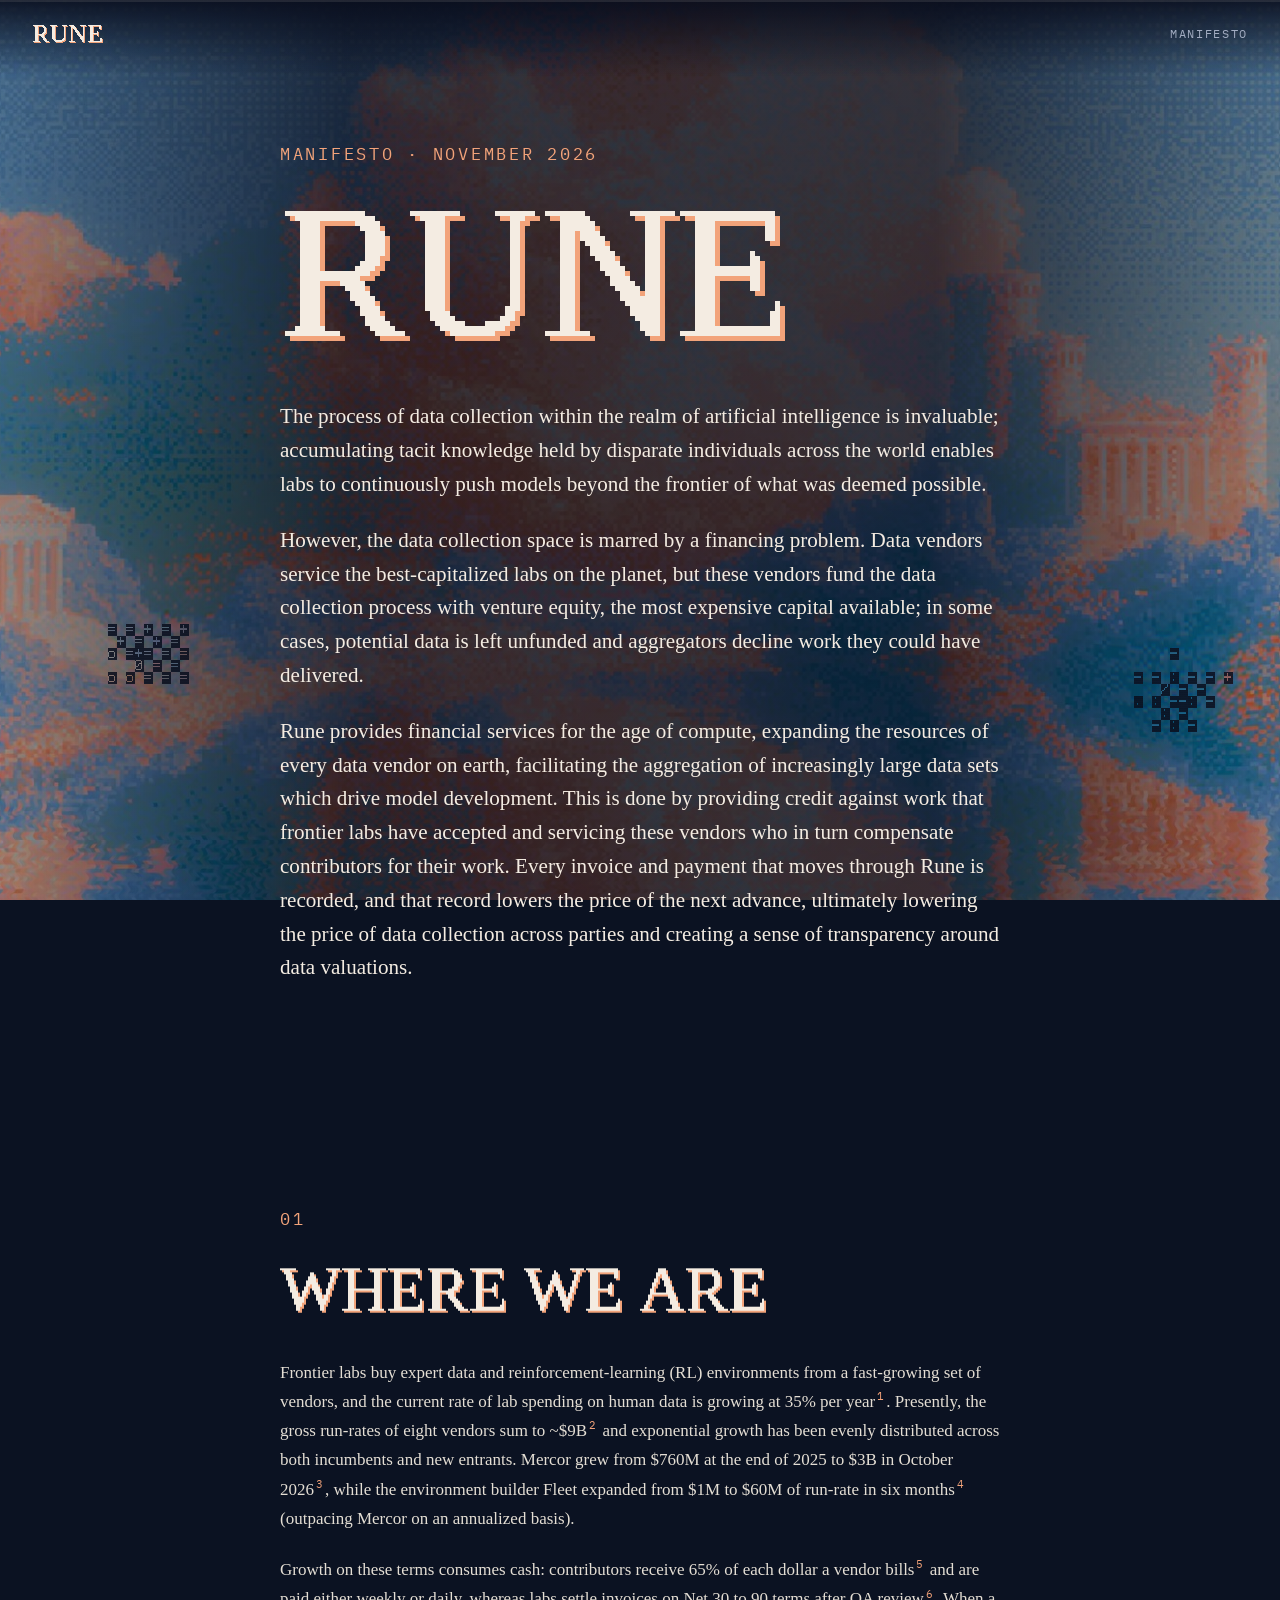
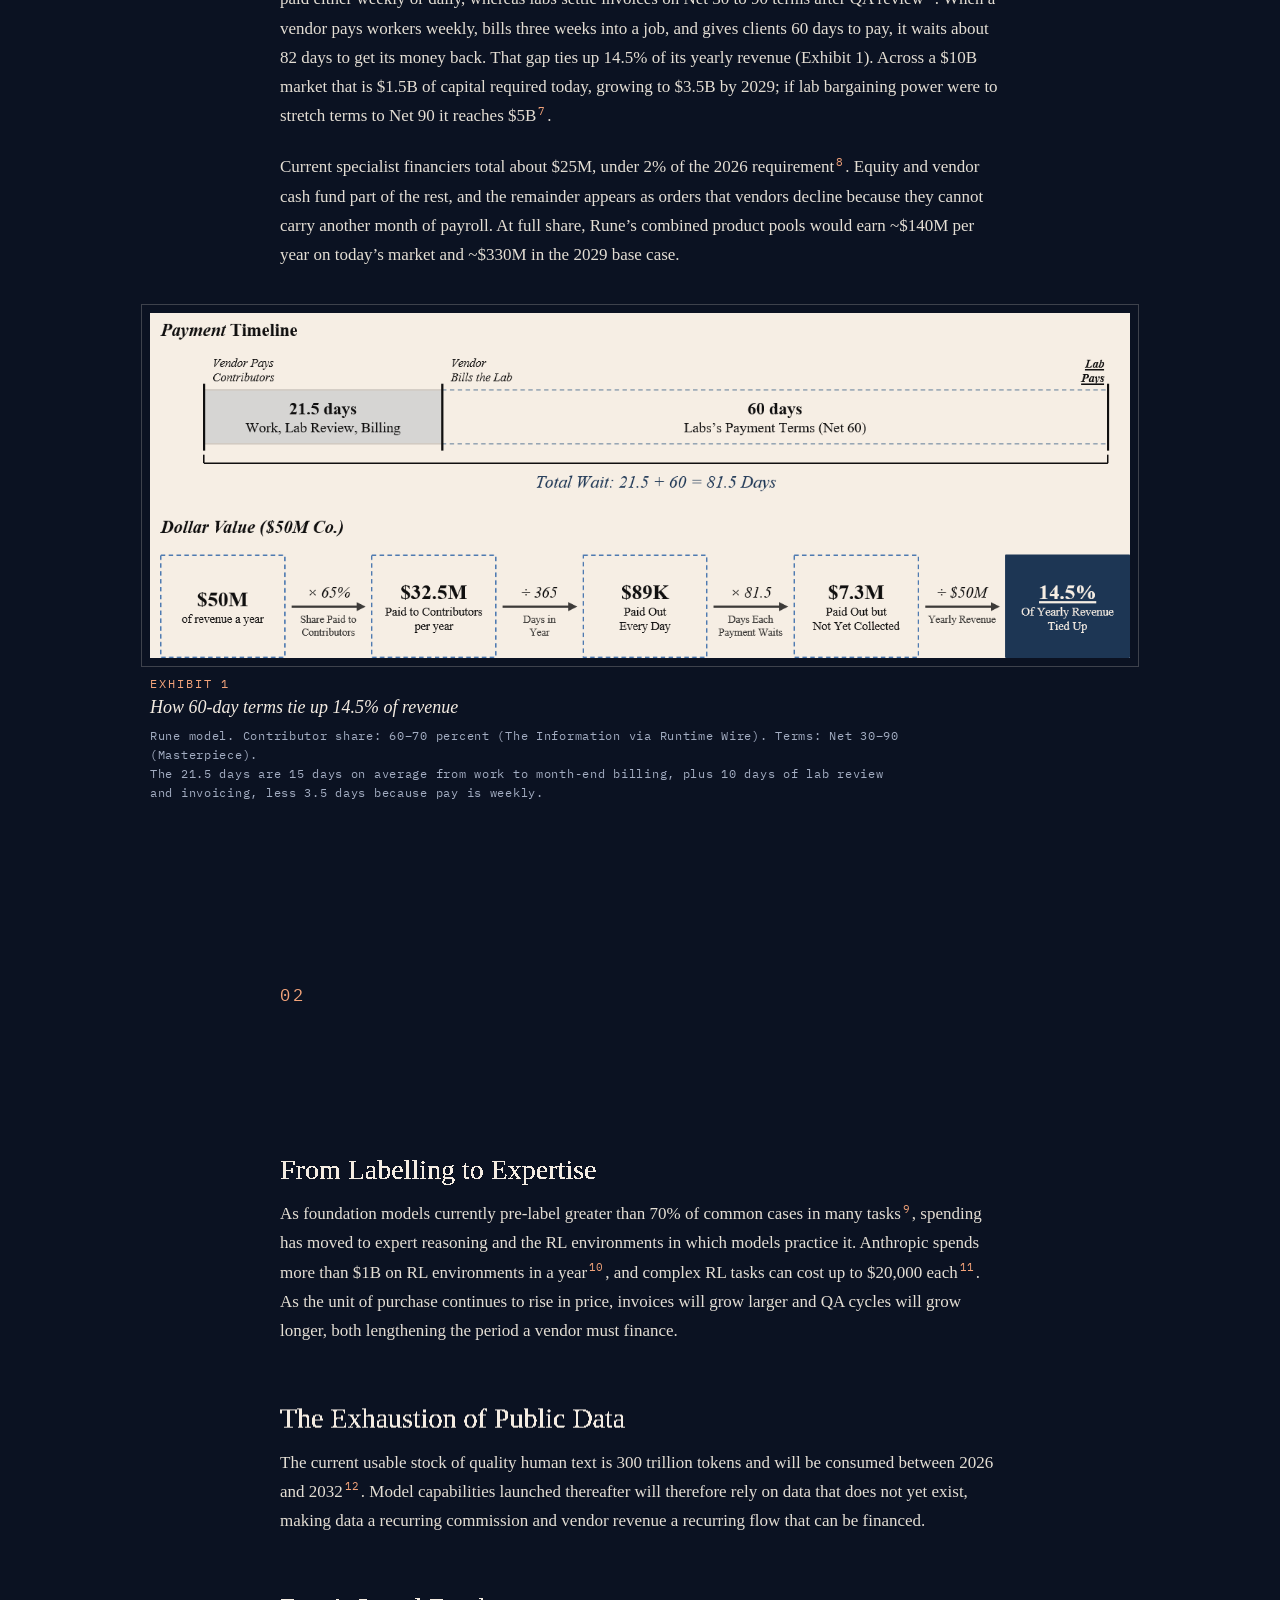
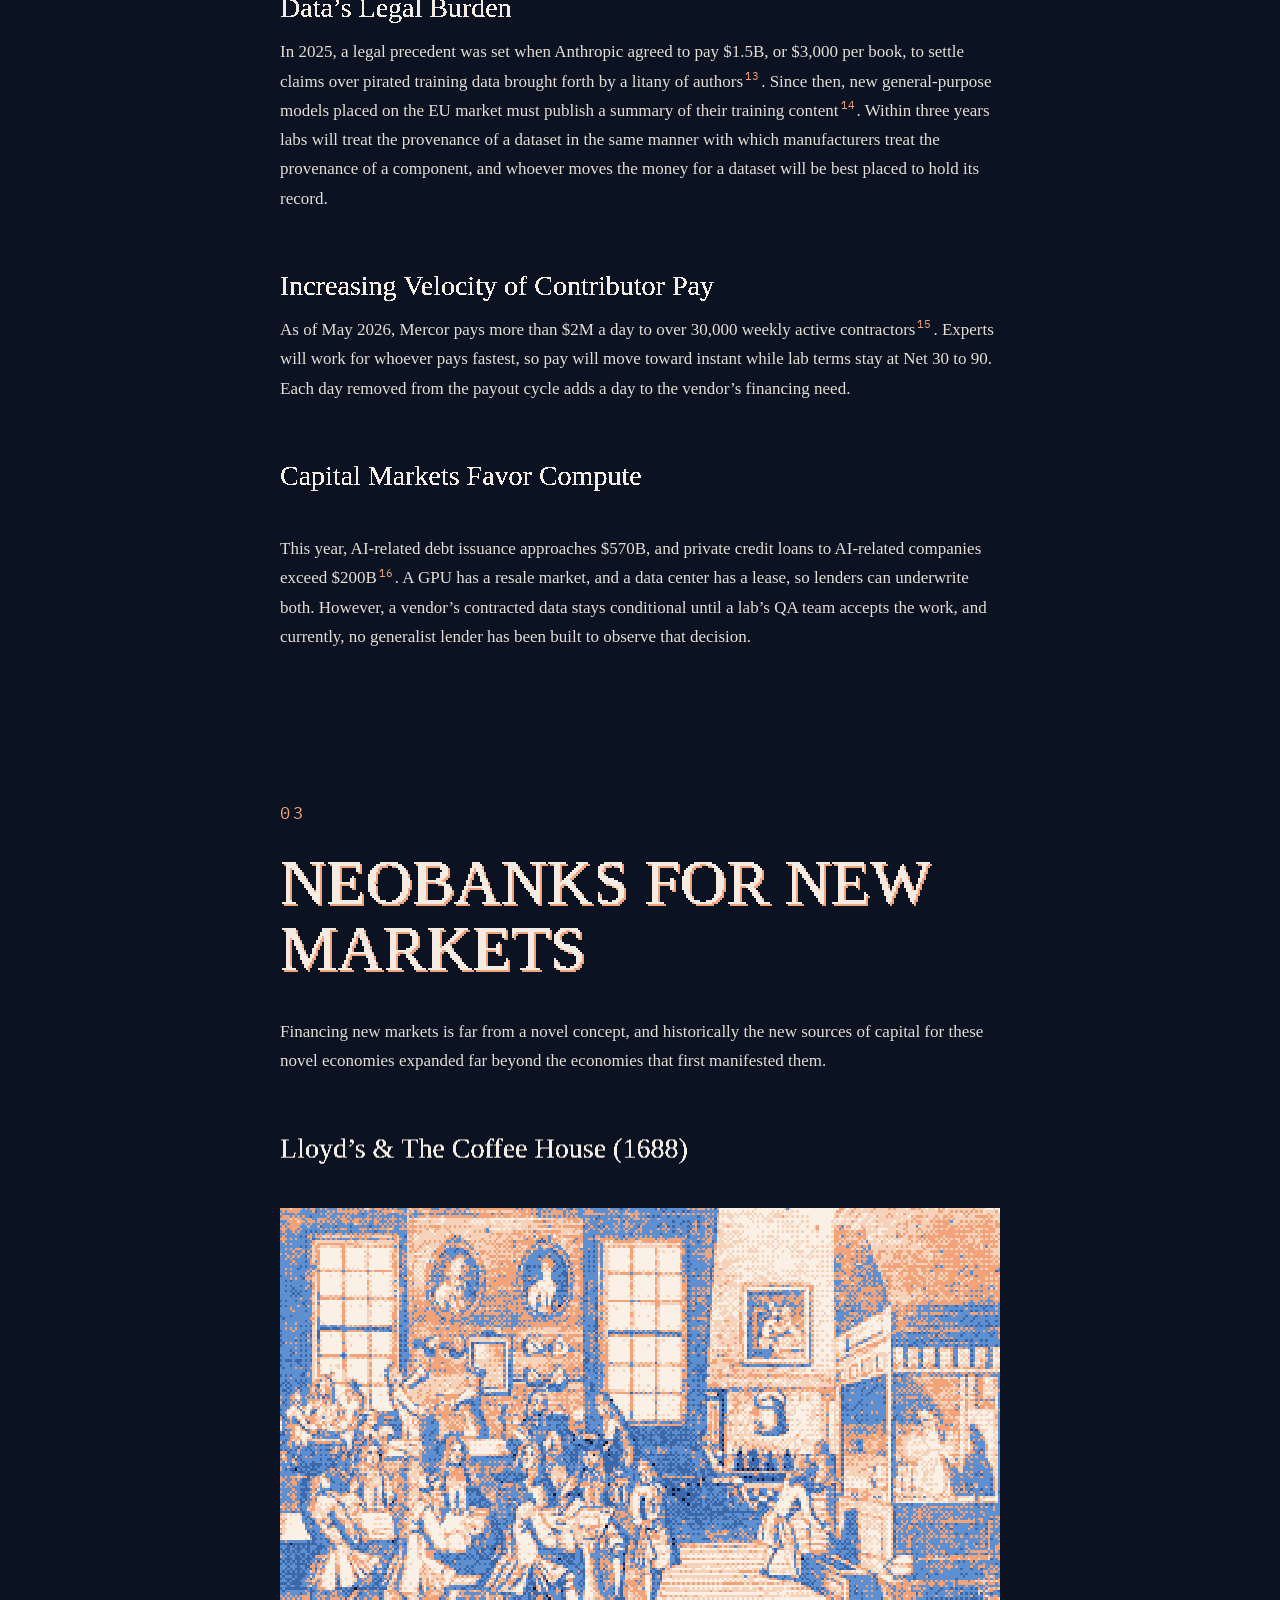
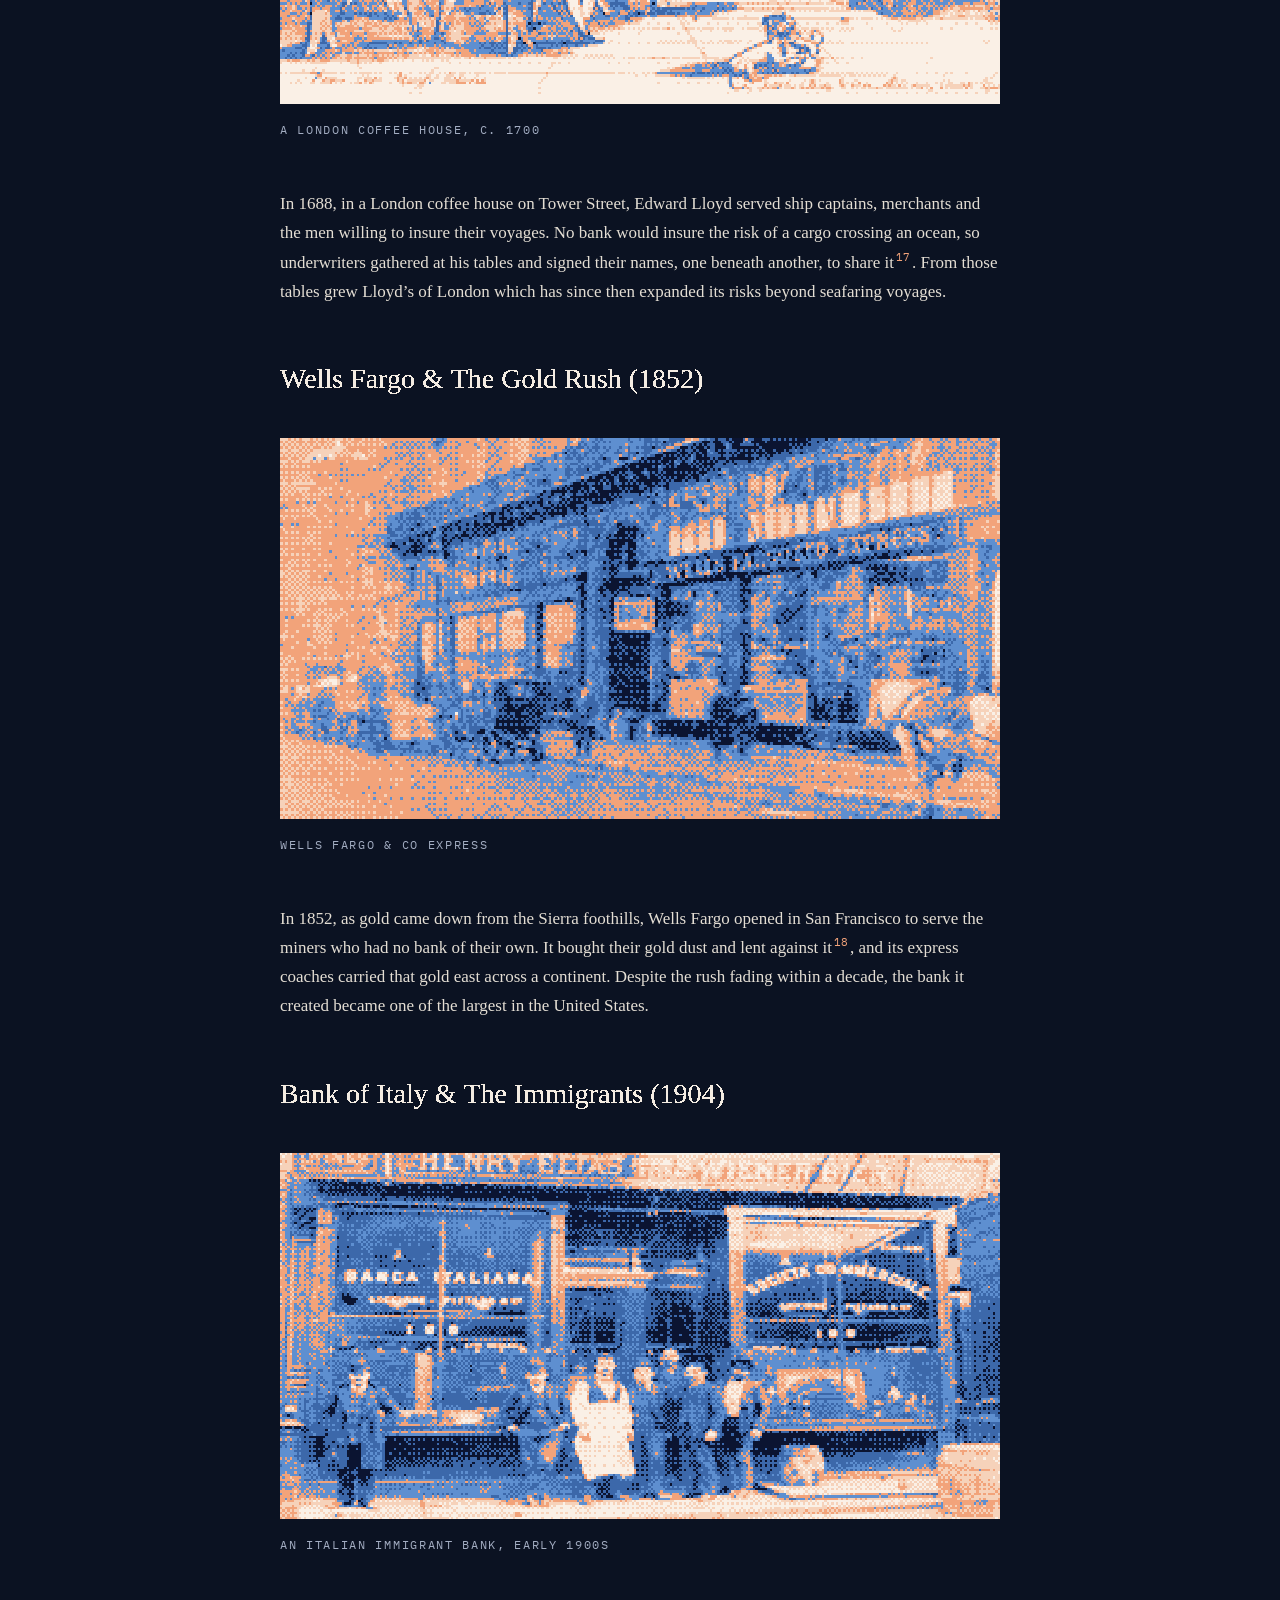
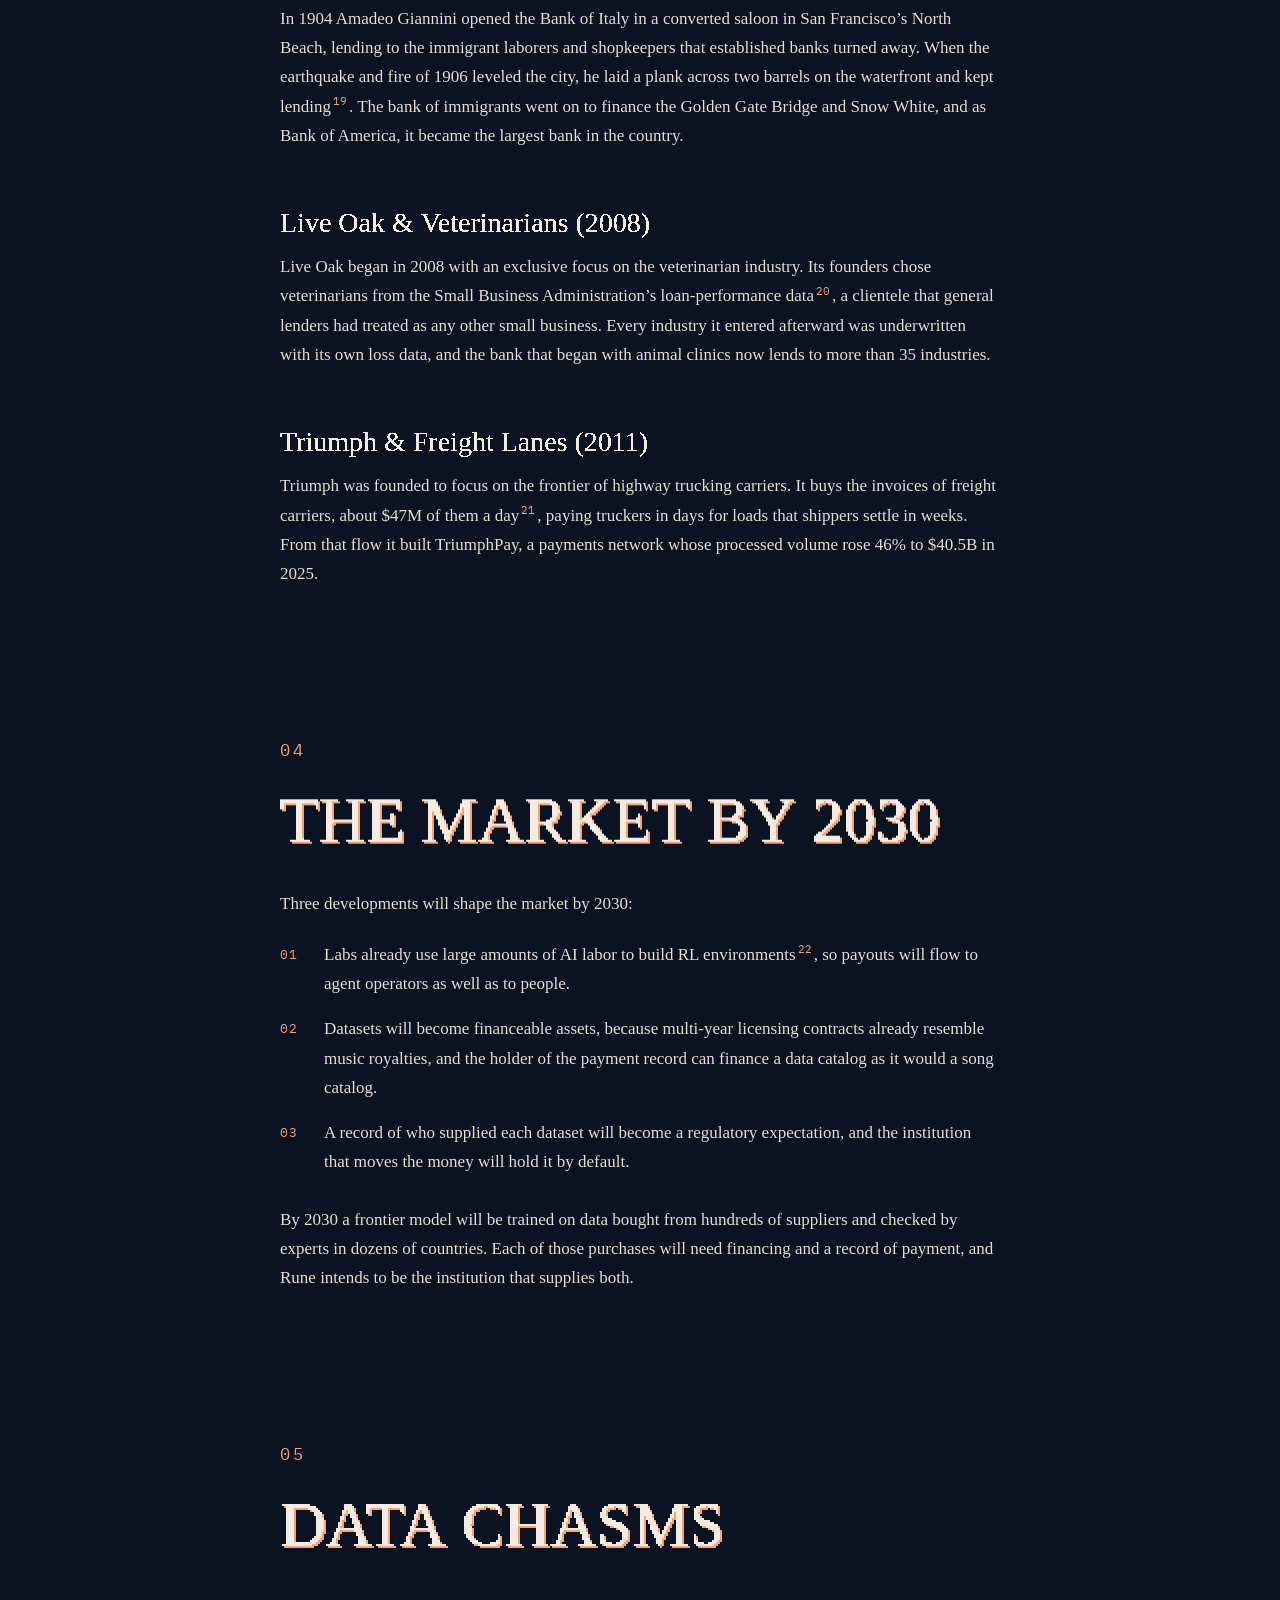
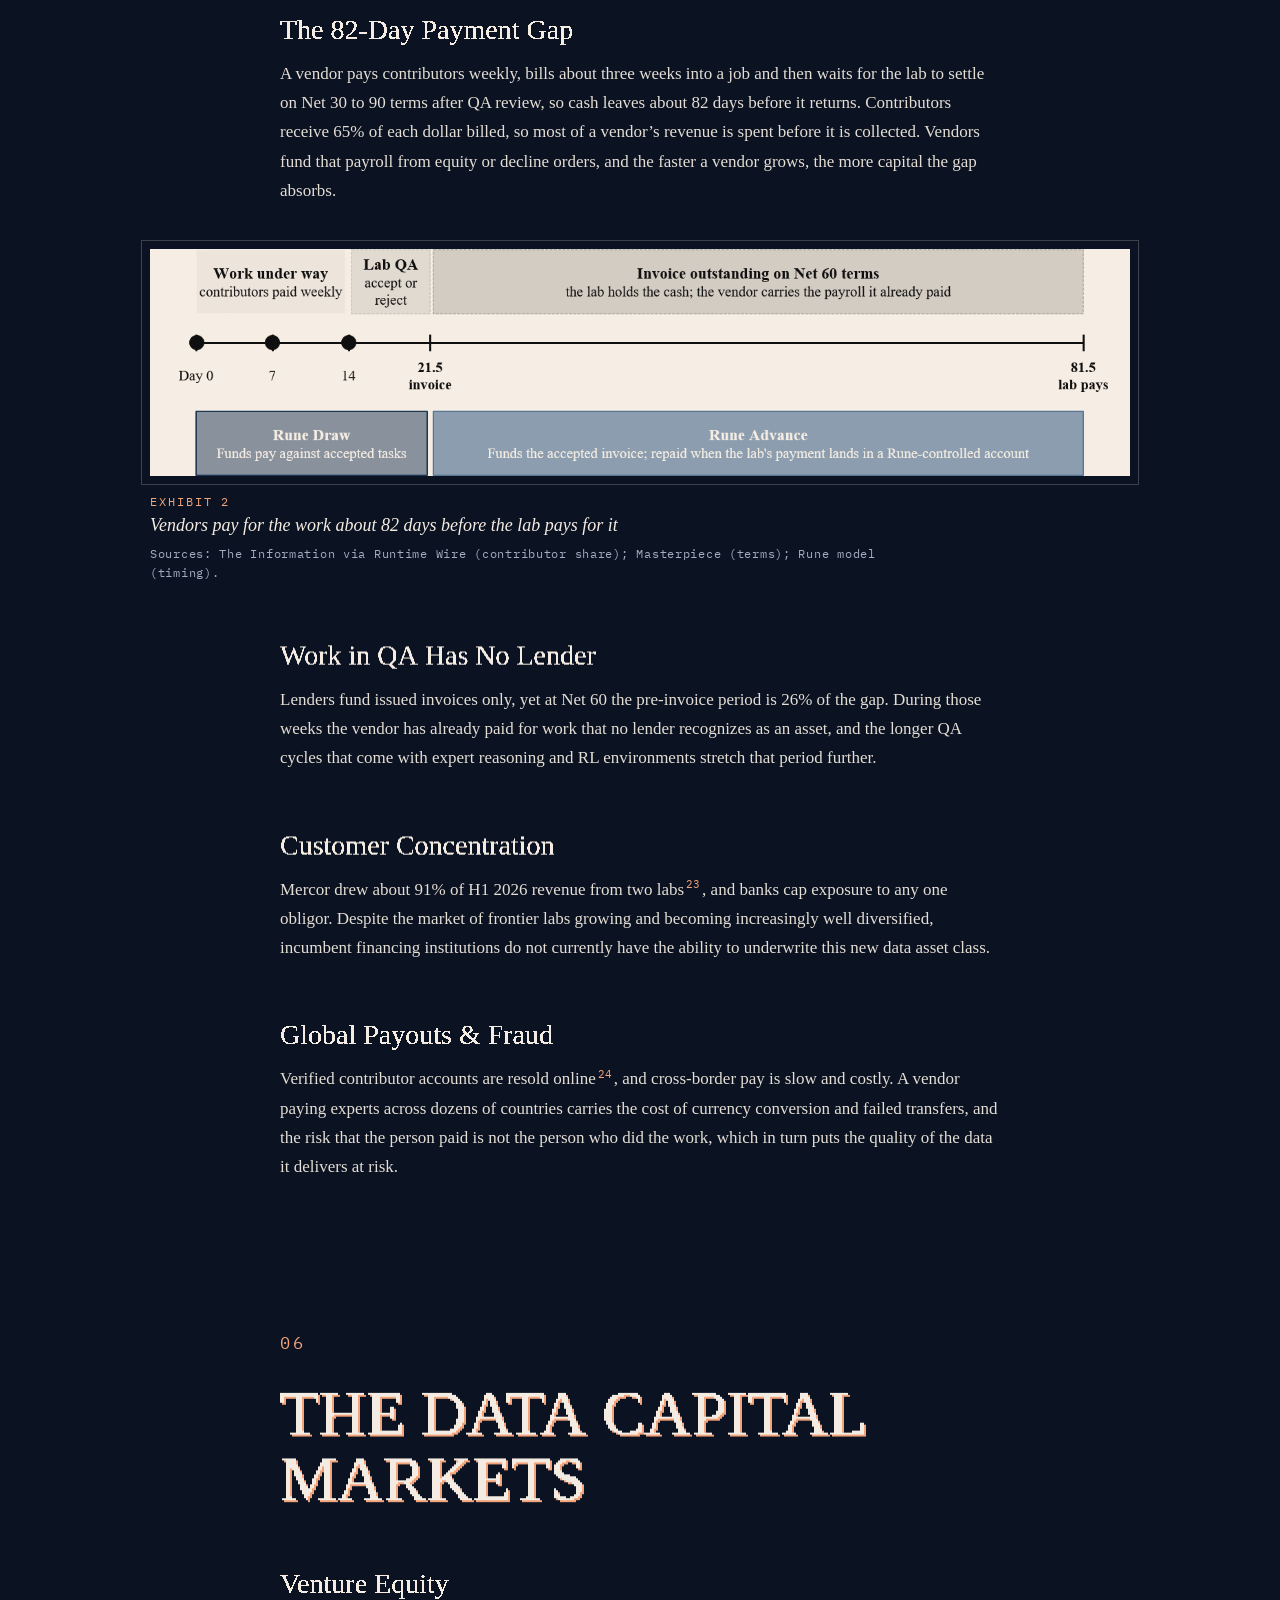
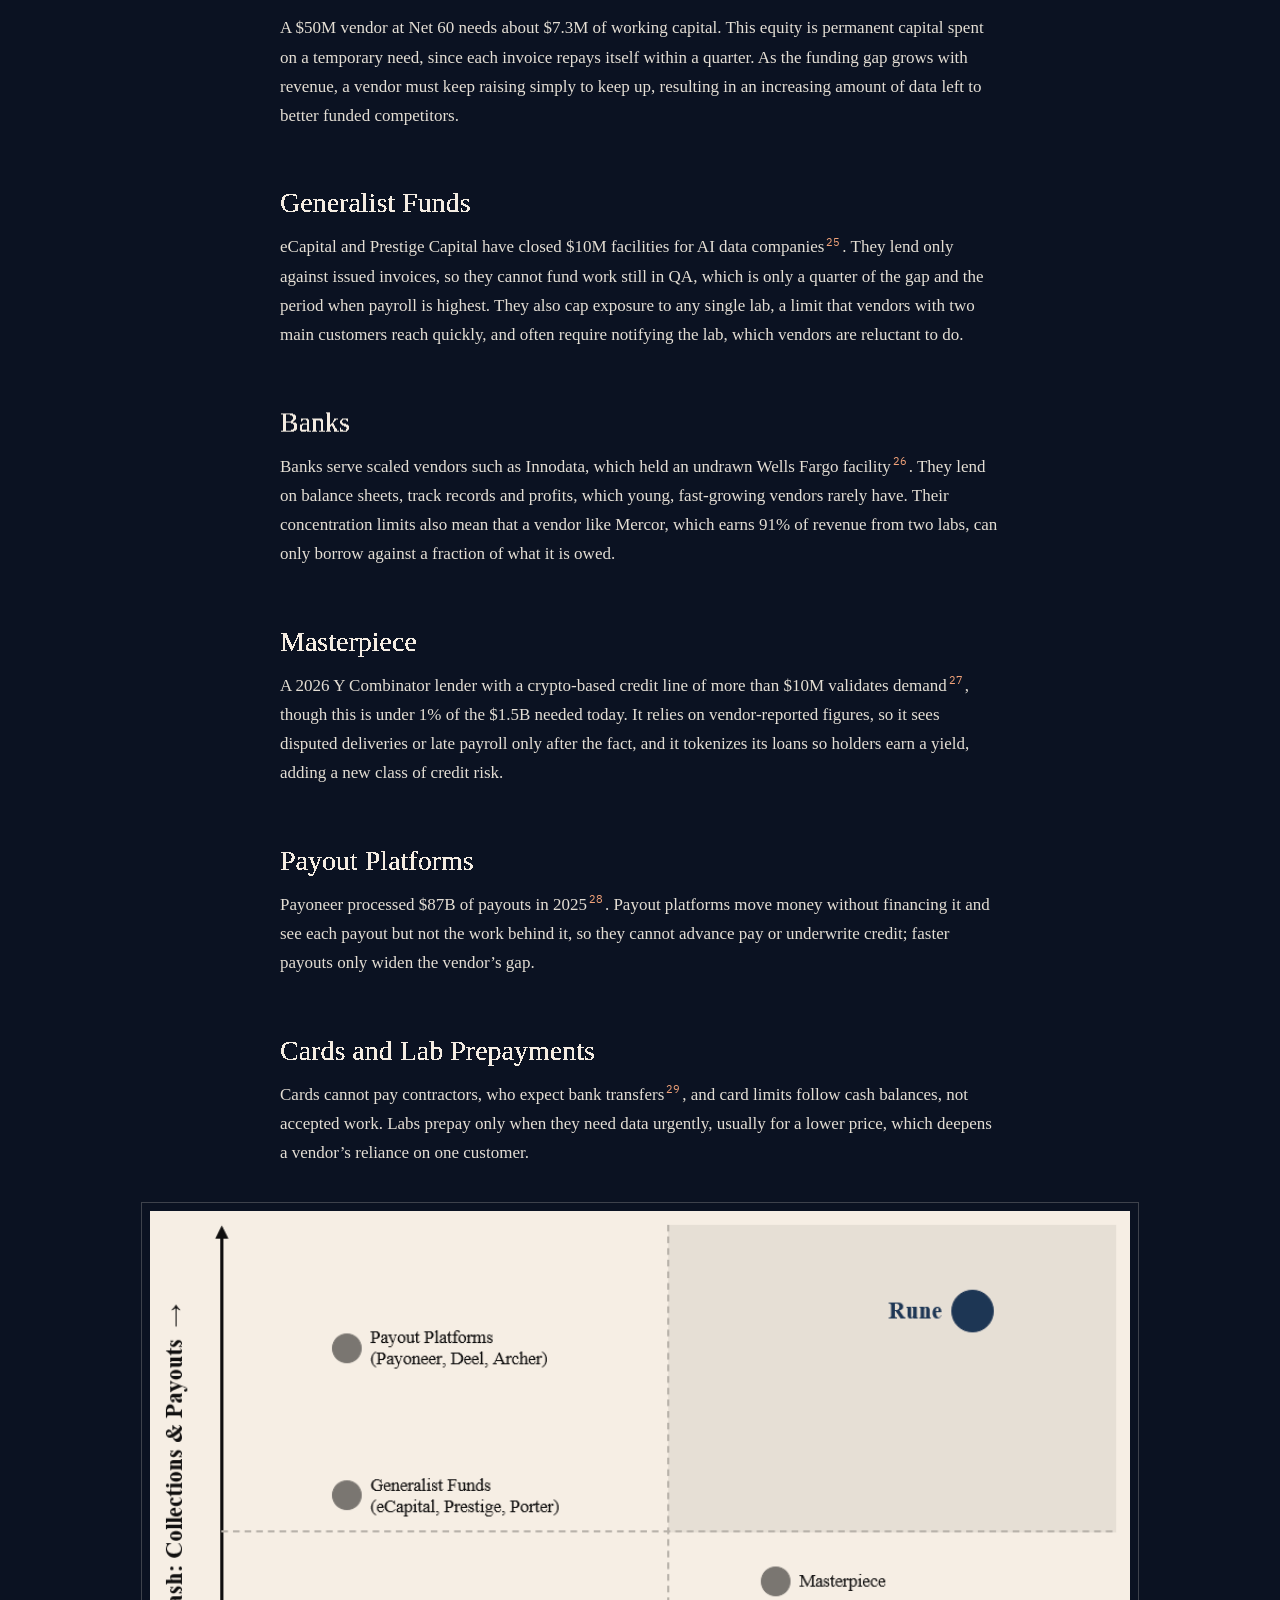
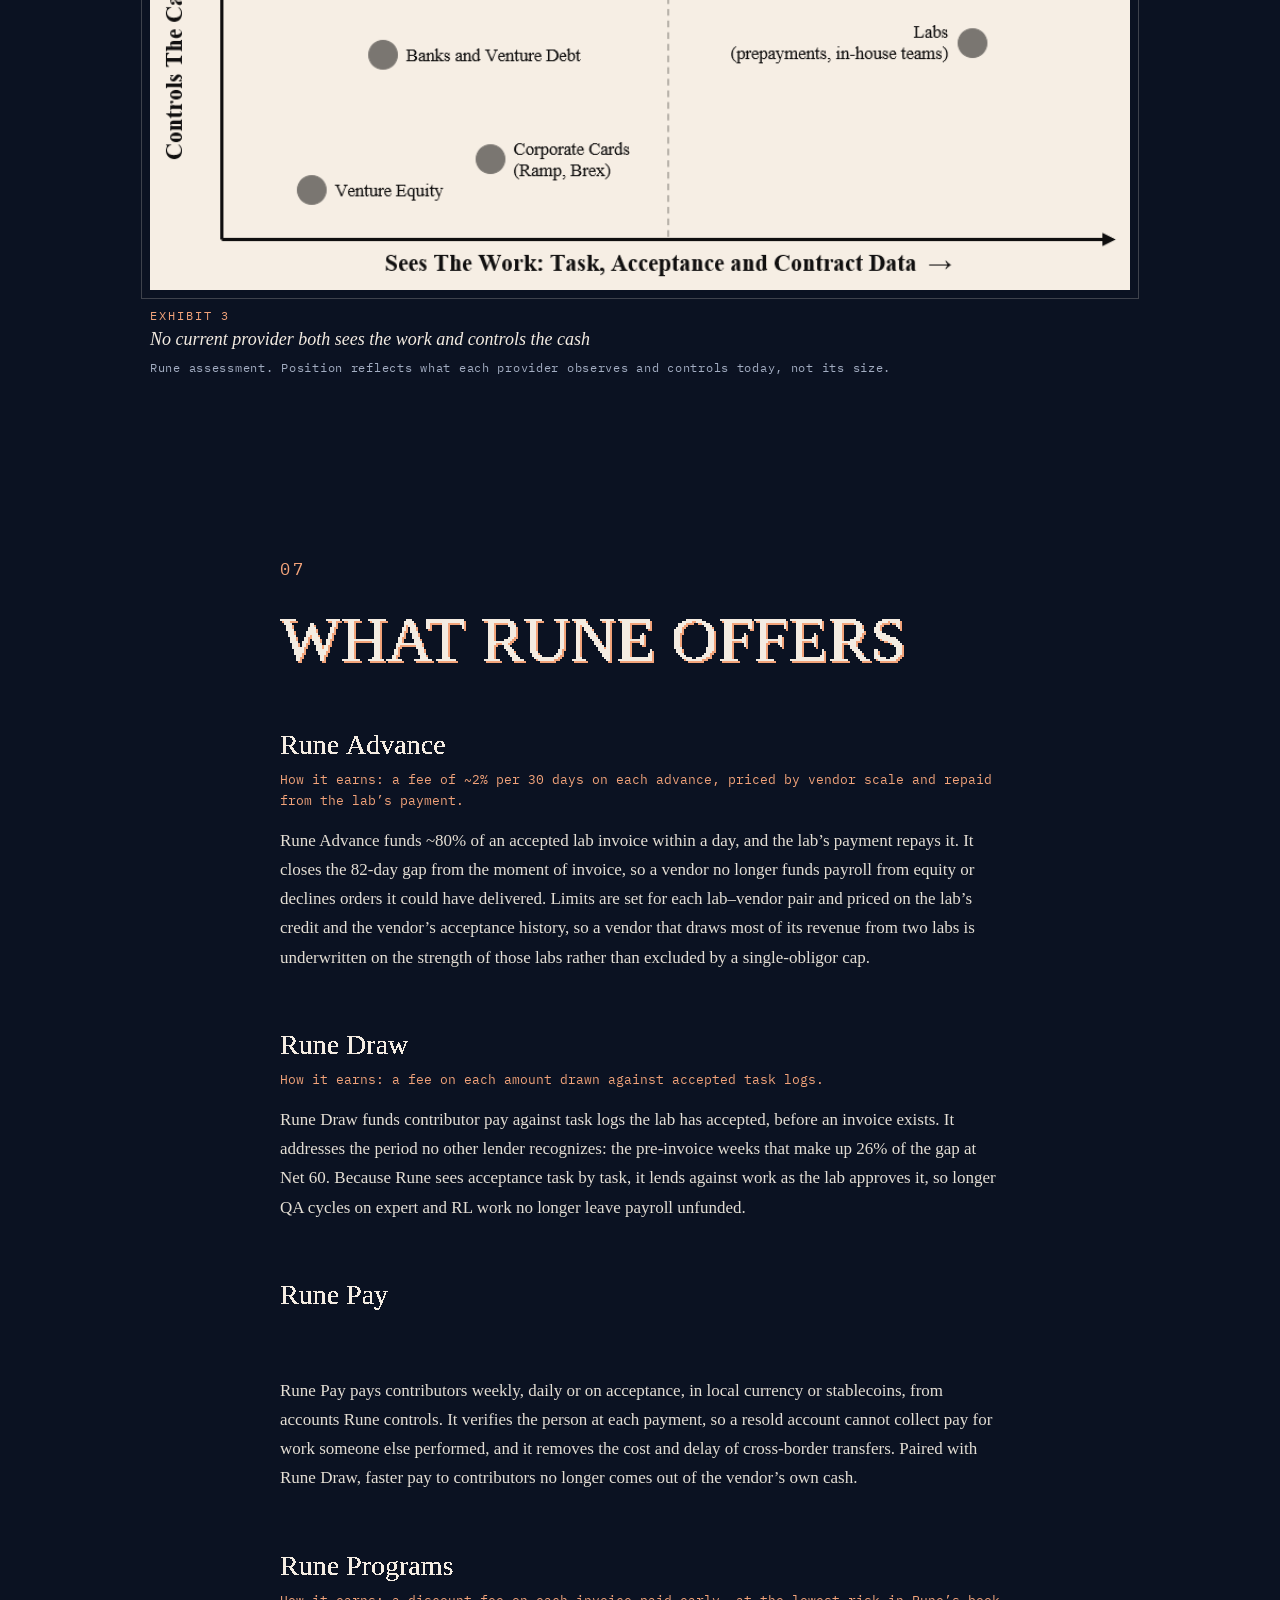
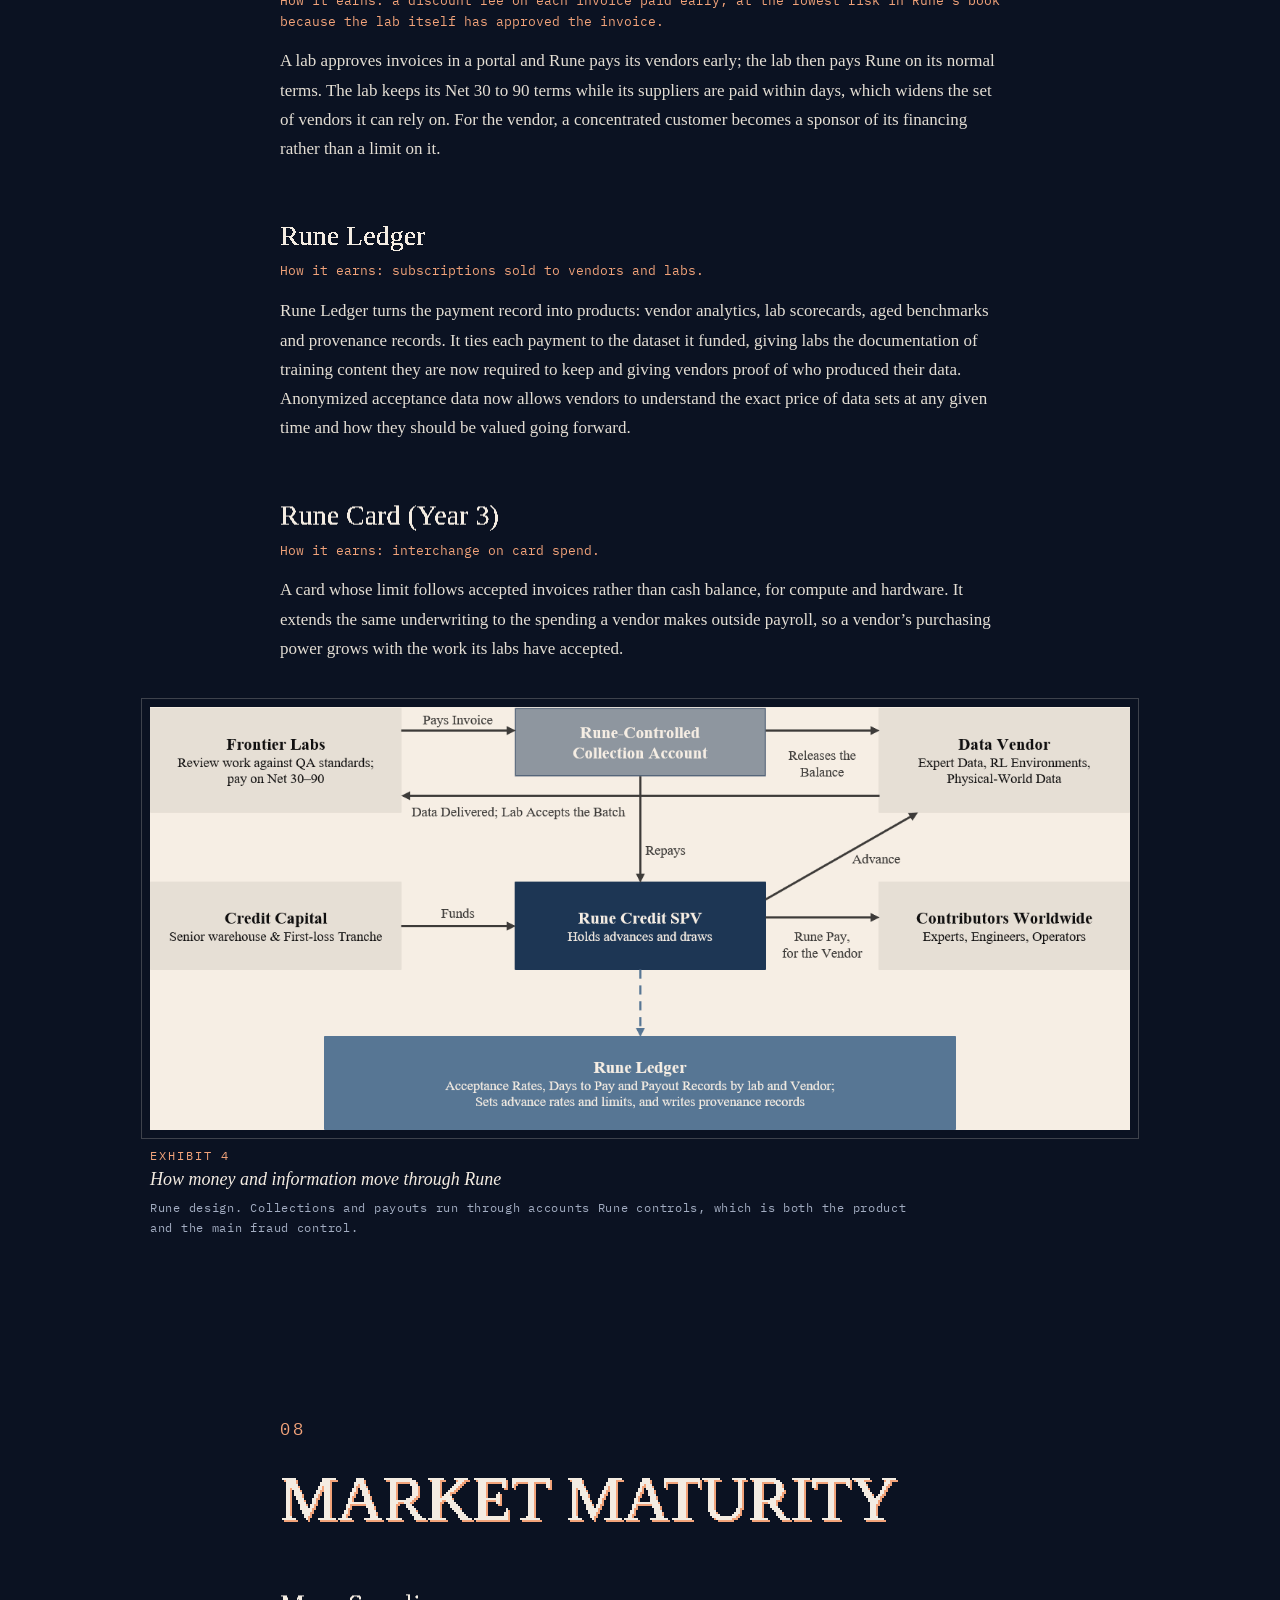
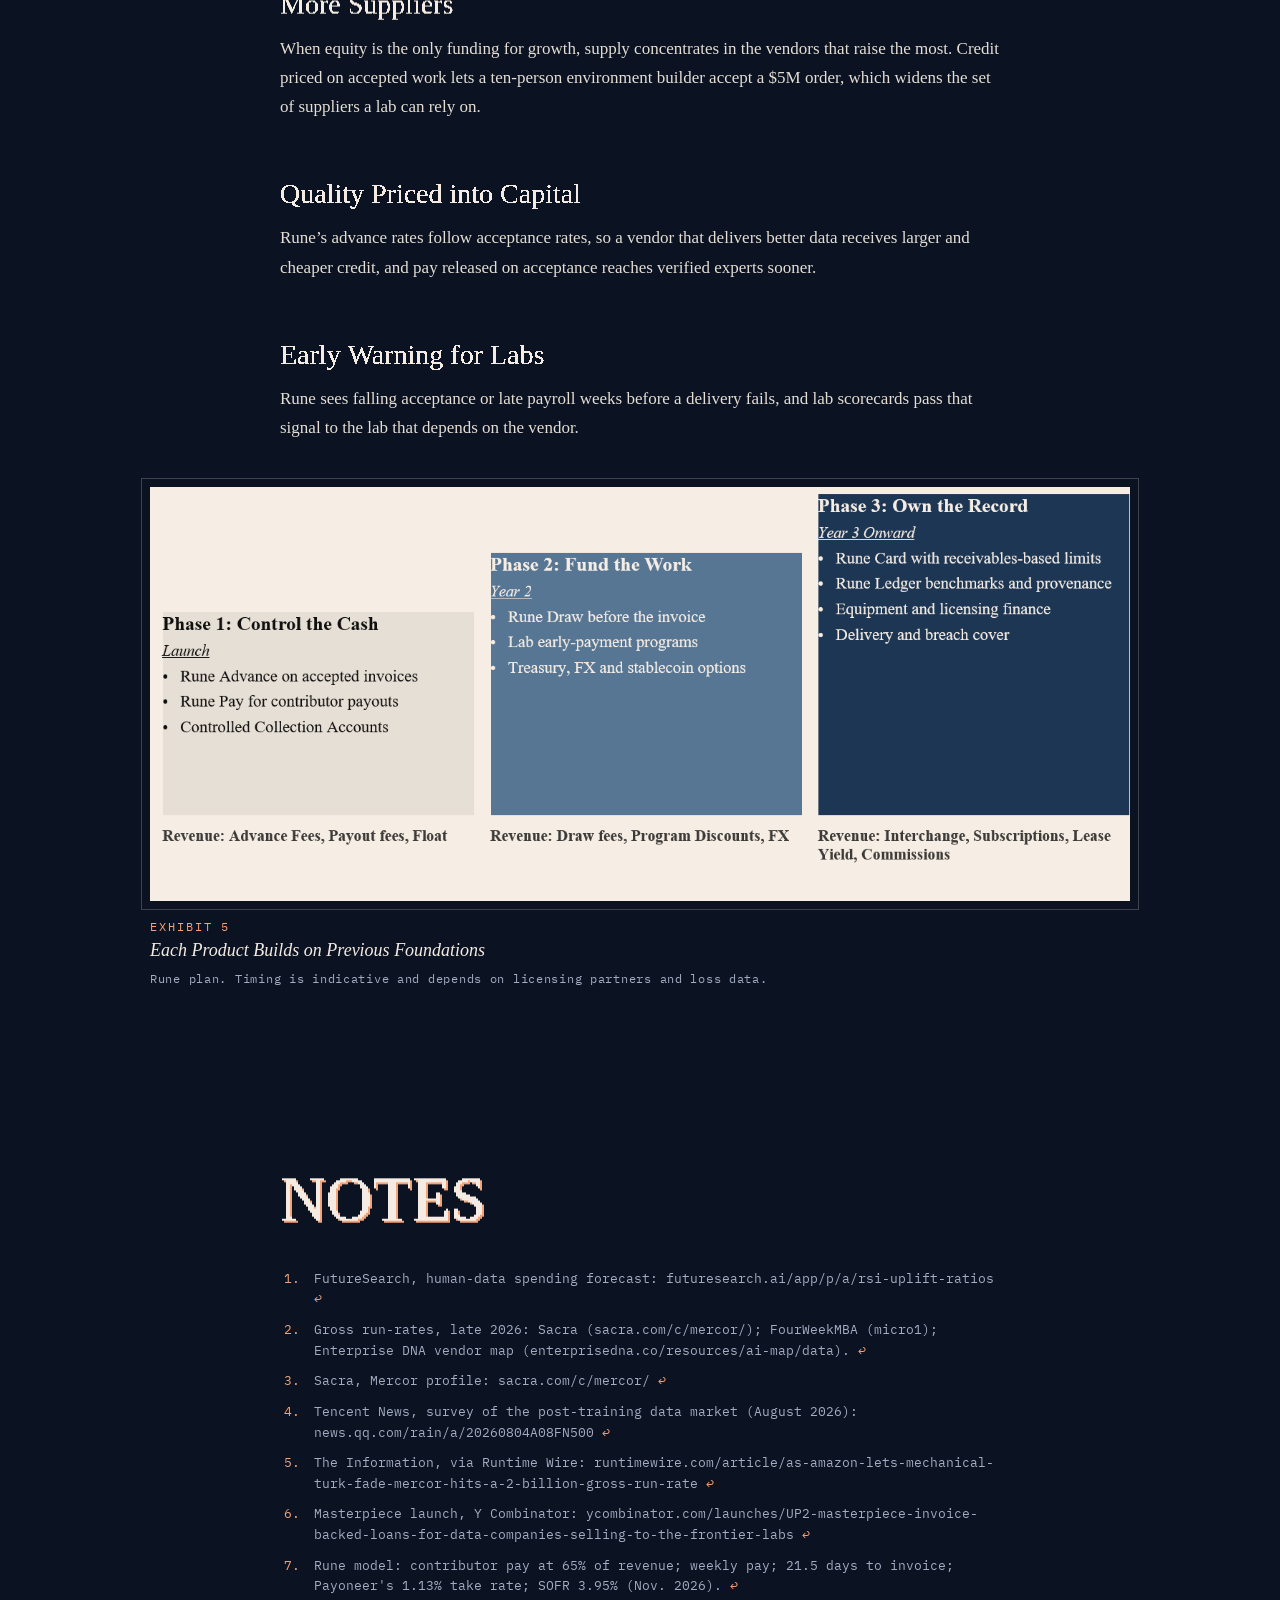
==== manifesto/index.html @ 0c8de60e "RUNE site: landing page and manifesto Landing page with the interactive dithered scene and a Manifes" ====
<!doctype html>
<html lang="en">
<head>
<meta charset="utf-8">
<meta name="viewport" content="width=device-width, initial-scale=1">
<title>Manifesto — RUNE</title>
<meta name="description" content="The RUNE manifesto. Financial Services for the Compute Age.">
<meta property="og:title" content="RUNE — Manifesto">
<meta property="og:description" content="Financial Services for the Compute Age">
<link rel="icon" href="../favicon.svg" type="image/svg+xml">
<meta name="theme-color" content="#0B1222">
<script>document.documentElement.classList.add('js');</script>
<link rel="preconnect" href="https://fonts.googleapis.com">
<link rel="preconnect" href="https://fonts.gstatic.com" crossorigin>
<link rel="stylesheet" href="https://fonts.googleapis.com/css2?family=IBM+Plex+Mono:wght@400;500&family=Tinos:ital,wght@0,400;0,700;1,400&display=swap">
<link rel="stylesheet" href="../assets/manifesto.css">
</head>
<body>
<canvas id="scene" class="scene" aria-hidden="true"></canvas>
<img id="scene-src" class="scene-src" src="../assets/rune-hero.jpg" alt="" aria-hidden="true" decoding="async">
<div class="veil" aria-hidden="true"></div>
<header class="bar">
  <span class="bar-progress" aria-hidden="true"><span id="bar-fill"></span></span>
  <a class="bar-home" href="../" aria-label="RUNE home"><span class="px bar-word" data-px="22" data-decode="off">RUNE</span></a>
  <span class="bar-label" id="bar-label" aria-hidden="true">Manifesto</span>
</header>
<main class="doc">
<section class="hero" id="top">
<p class="kicker">Manifesto &middot; November 2026</p>
<h1 class="px title" data-px="40">RUNE</h1>
<p class="lede reveal">The process of data collection within the realm of artificial intelligence is invaluable; accumulating tacit knowledge held by disparate individuals across the world enables labs to continuously push models beyond the frontier of what was deemed possible.</p>
<p class="lede reveal">However, the data collection space is marred by a financing problem. Data vendors service the best-capitalized labs on the planet, but these vendors fund the data collection process with venture equity, the most expensive capital available; in some cases, potential data is left unfunded and aggregators decline work they could have delivered.</p>
<p class="lede reveal">Rune provides financial services for the age of compute, expanding the resources of every data vendor on earth, facilitating the aggregation of increasingly large data sets which drive model development. This is done by providing credit against work that frontier labs have accepted and servicing these vendors who in turn compensate contributors for their work. Every invoice and payment that moves through Rune is recorded, and that record lowers the price of the next advance, ultimately lowering the price of data collection across parties and creating a sense of transparency around data valuations.</p>
</section>
<section class="chapter" id="where-we-are" data-label="01 &middot; Where We Are">
<p class="num" aria-hidden="true">01</p>
<h2 class="px chap" data-px="26">WHERE WE ARE</h2>
<p class="reveal">Frontier labs buy expert data and reinforcement-learning (RL) environments from a fast-growing set of vendors, and the current rate of lab spending on human data is growing at 35% per year<sup class="fn"><a href="#note-1" id="ref-1" aria-label="Note 1">1</a></sup>. Presently, the gross run-rates of eight vendors sum to ~$9B<sup class="fn"><a href="#note-2" id="ref-2" aria-label="Note 2">2</a></sup> and exponential growth has been evenly distributed across both incumbents and new entrants. Mercor grew from $760M at the end of 2025 to $3B in October 2026<sup class="fn"><a href="#note-3" id="ref-3" aria-label="Note 3">3</a></sup>, while the environment builder Fleet expanded from $1M to $60M of run-rate in six months<sup class="fn"><a href="#note-4" id="ref-4" aria-label="Note 4">4</a></sup> (outpacing Mercor on an annualized basis).</p>
<p class="reveal">Growth on these terms consumes cash: contributors receive 65% of each dollar a vendor bills<sup class="fn"><a href="#note-5" id="ref-5" aria-label="Note 5">5</a></sup> and are paid either weekly or daily, whereas labs settle invoices on Net 30 to 90 terms after QA review<sup class="fn"><a href="#note-6" id="ref-6" aria-label="Note 6">6</a></sup>. When a vendor pays workers weekly, bills three weeks into a job, and gives clients 60 days to pay, it waits about 82 days to get its money back. That gap ties up 14.5% of its yearly revenue (Exhibit 1). Across a $10B market that is $1.5B of capital required today, growing to $3.5B by 2029; if lab bargaining power were to stretch terms to Net 90 it reaches $5B<sup class="fn"><a href="#note-7" id="ref-7" aria-label="Note 7">7</a></sup>.</p>
<p class="reveal">Current specialist financiers total about $25M, under 2% of the 2026 requirement<sup class="fn"><a href="#note-8" id="ref-8" aria-label="Note 8">8</a></sup>. Equity and vendor cash fund part of the rest, and the remainder appears as orders that vendors decline because they cannot carry another month of payroll. At full share, Rune’s combined product pools would earn ~$140M per year on today’s market and ~$330M in the 2029 base case.</p>
<figure class="exhibit dither-fig"><a class="plate" href="../assets/exhibits/exhibit-1.png" target="_blank" rel="noopener" title="Open full size"><img src="../assets/exhibits/exhibit-1.png" width="1366" height="480" alt="Exhibit 1. Payment timeline: 21.5 days of work, review and billing, then 60 days of lab payment terms, an 81.5-day wait in total. Below, the arithmetic for a $50M vendor: $32.5M a year paid to contributors, $89K paid out each day, $7.3M paid out but not yet collected, or 14.5% of yearly revenue tied up." loading="lazy"></a><figcaption><span class="ex-num">Exhibit 1</span><span class="ex-title">How 60-day terms tie up 14.5% of revenue</span><span class="ex-src">Rune model. Contributor share: 60–70 percent (The Information via Runtime Wire). Terms: Net 30–90 (Masterpiece).<br/>
The 21.5 days are 15 days on average from work to month-end billing, plus 10 days of lab review and invoicing, less 3.5 days because pay is weekly.</span></figcaption></figure>
</section>
<section class="chapter" id="where-we-shall-go" data-label="02 &middot; Where We Shall Go">
<p class="num" aria-hidden="true">02</p>
<h2 class="px chap" data-px="26">WHERE WE SHALL GO</h2>
<h3 class="px sub" id="from-labelling-to-expertise" data-px="22" data-glow="none">From Labelling to Expertise</h3>
<p class="reveal">As foundation models currently pre-label greater than 70% of common cases in many tasks<sup class="fn"><a href="#note-9" id="ref-9" aria-label="Note 9">9</a></sup>, spending has moved to expert reasoning and the RL environments in which models practice it. Anthropic spends more than $1B on RL environments in a year<sup class="fn"><a href="#note-10" id="ref-10" aria-label="Note 10">10</a></sup>, and complex RL tasks can cost up to $20,000 each<sup class="fn"><a href="#note-11" id="ref-11" aria-label="Note 11">11</a></sup>. As the unit of purchase continues to rise in price, invoices will grow larger and QA cycles will grow longer, both lengthening the period a vendor must finance.</p>
<h3 class="px sub" id="the-exhaustion-of-public-data" data-px="22" data-glow="none">The Exhaustion of Public Data</h3>
<p class="reveal">The current usable stock of quality human text is 300 trillion tokens and will be consumed between 2026 and 2032<sup class="fn"><a href="#note-12" id="ref-12" aria-label="Note 12">12</a></sup>. Model capabilities launched thereafter will therefore rely on data that does not yet exist, making data a recurring commission and vendor revenue a recurring flow that can be financed.</p>
<h3 class="px sub" id="datas-legal-burden" data-px="22" data-glow="none">Data’s Legal Burden</h3>
<p class="reveal">In 2025, a legal precedent was set when Anthropic agreed to pay $1.5B, or $3,000 per book, to settle claims over pirated training data brought forth by a litany of authors<sup class="fn"><a href="#note-13" id="ref-13" aria-label="Note 13">13</a></sup>. Since then, new general-purpose models placed on the EU market must publish a summary of their training content<sup class="fn"><a href="#note-14" id="ref-14" aria-label="Note 14">14</a></sup>. Within three years labs will treat the provenance of a dataset in the same manner with which manufacturers treat the provenance of a component, and whoever moves the money for a dataset will be best placed to hold its record.</p>
<h3 class="px sub" data-px="22" data-glow="none">Increasing Velocity of Contributor Pay</h3>
<p class="reveal">As of May 2026, Mercor pays more than $2M a day to over 30,000 weekly active contractors<sup class="fn"><a href="#note-15" id="ref-15" aria-label="Note 15">15</a></sup>. Experts will work for whoever pays fastest, so pay will move toward instant while lab terms stay at Net 30 to 90. Each day removed from the payout cycle adds a day to the vendor’s financing need.</p>
<h3 class="px sub" id="capital-markets-favor-compute-this-year-ai-related-debt-issuance-approaches-570b-and-private-credit-loans-to-ai-related-companies-exceeds-200b.-a-gpu-has-a-resale-market-and-a-data-center-has-a-lease-so-lenders-can-underwrite-both.-however-a-vendors-contracted-data-stays-conditional-until-a-labs-qa-team-accepts-the-work-and-currently-no-generalist-lender-has-been-built-to-observe-that-decision." data-px="22" data-glow="none">Capital Markets Favor Compute</h3>
<p class="reveal"><br/>
This year, AI-related debt issuance approaches $570B, and private credit loans to AI-related companies exceed $200B<sup class="fn"><a href="#note-16" id="ref-16" aria-label="Note 16">16</a></sup>. A GPU has a resale market, and a data center has a lease, so lenders can underwrite both. However, a vendor’s contracted data stays conditional until a lab’s QA team accepts the work, and currently, no generalist lender has been built to observe that decision.</p>
</section>
<section class="chapter" id="neobanks-for-new-markets" data-label="03 &middot; Neobanks For New Markets">
<p class="num" aria-hidden="true">03</p>
<h2 class="px chap" data-px="26">NEOBANKS FOR NEW MARKETS</h2>
<p class="reveal">Financing new markets is far from a novel concept, and historically the new sources of capital for these novel economies expanded far beyond the economies that first manifested them.</p>
<h3 class="px sub" id="lloyds-the-coffee-house-1688" data-px="22" data-glow="none">Lloyd’s & The Coffee House (1688)</h3>
<figure class="history dither-fig"><div class="plate"><img src="../assets/history/lloyds-1688.png" width="580" height="400" alt="Engraving of a London coffee house of the period, with merchants and underwriters seated at tables" loading="lazy"></div><figcaption>A London coffee house, c. 1700</figcaption></figure>
<p class="reveal">In 1688, in a London coffee house on Tower Street, Edward Lloyd served ship captains, merchants and the men willing to insure their voyages. No bank would insure the risk of a cargo crossing an ocean, so underwriters gathered at his tables and signed their names, one beneath another, to share it<sup class="fn"><a href="#note-17" id="ref-17" aria-label="Note 17">17</a></sup>. From those tables grew Lloyd’s of London which has since then expanded its risks beyond seafaring voyages.</p>
<h3 class="px sub" id="wells-fargo-the-gold-rush-1852" data-px="22" data-glow="none">Wells Fargo & The Gold Rush (1852)</h3>
<figure class="history dither-fig"><div class="plate"><img src="../assets/history/wells-fargo-1852.png" width="526" height="278" alt="Street scene outside a Wells Fargo &amp; Co Express office, with cars and horse-drawn wagons" loading="lazy"></div><figcaption>Wells Fargo &amp; Co Express</figcaption></figure>
<p class="reveal">In 1852, as gold came down from the Sierra foothills, Wells Fargo opened in San Francisco to serve the miners who had no bank of their own. It bought their gold dust and lent against it<sup class="fn"><a href="#note-18" id="ref-18" aria-label="Note 18">18</a></sup>, and its express coaches carried that gold east across a continent. Despite the rush fading within a decade, the bank it created became one of the largest in the United States.</p>
<h3 class="px sub" id="bank-of-italy-the-immigrants-1904" data-px="22" data-glow="none">Bank of Italy & The Immigrants (1904)</h3>
<figure class="history dither-fig"><div class="plate"><img src="../assets/history/bank-of-italy-1904.png" width="606" height="308" alt="Men standing outside an Italian bank storefront in the early 1900s" loading="lazy"></div><figcaption>An Italian immigrant bank, early 1900s</figcaption></figure>
<p class="reveal">In 1904 Amadeo Giannini opened the Bank of Italy in a converted saloon in San Francisco’s North Beach, lending to the immigrant laborers and shopkeepers that established banks turned away. When the earthquake and fire of 1906 leveled the city, he laid a plank across two barrels on the waterfront and kept lending<sup class="fn"><a href="#note-19" id="ref-19" aria-label="Note 19">19</a></sup>. The bank of immigrants went on to finance the Golden Gate Bridge and Snow White, and as Bank of America, it became the largest bank in the country.</p>
<h3 class="px sub" id="live-oak-veterinarians-2008" data-px="22" data-glow="none">Live Oak & Veterinarians (2008)</h3>
<p class="reveal">Live Oak began in 2008 with an exclusive focus on the veterinarian industry. Its founders chose veterinarians from the Small Business Administration’s loan-performance data<sup class="fn"><a href="#note-20" id="ref-20" aria-label="Note 20">20</a></sup>, a clientele that general lenders had treated as any other small business. Every industry it entered afterward was underwritten with its own loss data, and the bank that began with animal clinics now lends to more than 35 industries.</p>
<h3 class="px sub" id="triumph-freight-lanes-2011" data-px="22" data-glow="none">Triumph & Freight Lanes (2011)</h3>
<p class="reveal">Triumph was founded to focus on the frontier of highway trucking carriers. It buys the invoices of freight carriers, about $47M of them a day<sup class="fn"><a href="#note-21" id="ref-21" aria-label="Note 21">21</a></sup>, paying truckers in days for loads that shippers settle in weeks. From that flow it built TriumphPay, a payments network whose processed volume rose 46% to $40.5B in 2025.</p>
</section>
<section class="chapter" id="the-market-by-2030" data-label="04 &middot; The Market By 2030">
<p class="num" aria-hidden="true">04</p>
<h2 class="px chap" data-px="26">THE MARKET BY 2030</h2>
<p class="reveal">Three developments will shape the market by 2030:</p>
<ol class="points"><li class="reveal">Labs already use large amounts of AI labor to build RL environments<sup class="fn"><a href="#note-22" id="ref-22" aria-label="Note 22">22</a></sup>, so payouts will flow to agent operators as well as to people.</li><li class="reveal">Datasets will become financeable assets, because multi-year licensing contracts already resemble music royalties, and the holder of the payment record can finance a data catalog as it would a song catalog.</li><li class="reveal">A record of who supplied each dataset will become a regulatory expectation, and the institution that moves the money will hold it by default.</li></ol>
<p class="reveal">By 2030 a frontier model will be trained on data bought from hundreds of suppliers and checked by experts in dozens of countries. Each of those purchases will need financing and a record of payment, and Rune intends to be the institution that supplies both.</p>
</section>
<section class="chapter" id="data-chasms" data-label="05 &middot; Data Chasms">
<p class="num" aria-hidden="true">05</p>
<h2 class="px chap" data-px="26">DATA CHASMS</h2>
<h3 class="px sub" id="the-82-day-payment-gap" data-px="22" data-glow="none">The 82-Day Payment Gap</h3>
<p class="reveal">A vendor pays contributors weekly, bills about three weeks into a job and then waits for the lab to settle on Net 30 to 90 terms after QA review, so cash leaves about 82 days before it returns. Contributors receive 65% of each dollar billed, so most of a vendor’s revenue is spent before it is collected. Vendors fund that payroll from equity or decline orders, and the faster a vendor grows, the more capital the gap absorbs.</p>
<figure class="exhibit dither-fig"><a class="plate" href="../assets/exhibits/exhibit-2.png" target="_blank" rel="noopener" title="Open full size"><img src="../assets/exhibits/exhibit-2.png" width="1425" height="330" alt="Exhibit 2. Timeline from day 0 to day 81.5. Contributors are paid weekly while work is under way, the lab reviews the work, the invoice goes out on day 21.5 and the lab pays on day 81.5. Rune Draw funds pay against accepted tasks before the invoice; Rune Advance funds the accepted invoice and is repaid when the lab pays into a Rune-controlled account." loading="lazy"></a><figcaption><span class="ex-num">Exhibit 2</span><span class="ex-title">Vendors pay for the work about 82 days before the lab pays for it</span><span class="ex-src">Sources: The Information via Runtime Wire (contributor share); Masterpiece (terms); Rune model (timing).</span></figcaption></figure>
<h3 class="px sub" id="work-in-qa-has-no-lender" data-px="22" data-glow="none">Work in QA Has No Lender</h3>
<p class="reveal">Lenders fund issued invoices only, yet at Net 60 the pre-invoice period is 26% of the gap. During those weeks the vendor has already paid for work that no lender recognizes as an asset, and the longer QA cycles that come with expert reasoning and RL environments stretch that period further.</p>
<h3 class="px sub" id="customer-concentration" data-px="22" data-glow="none">Customer Concentration</h3>
<p class="reveal">Mercor drew about 91% of H1 2026 revenue from two labs<sup class="fn"><a href="#note-23" id="ref-23" aria-label="Note 23">23</a></sup>, and banks cap exposure to any one obligor. Despite the market of frontier labs growing and becoming increasingly well diversified, incumbent financing institutions do not currently have the ability to underwrite this new data asset class.</p>
<h3 class="px sub" id="global-payouts-fraud" data-px="22" data-glow="none">Global Payouts & Fraud</h3>
<p class="reveal">Verified contributor accounts are resold online<sup class="fn"><a href="#note-24" id="ref-24" aria-label="Note 24">24</a></sup>, and cross-border pay is slow and costly. A vendor paying experts across dozens of countries carries the cost of currency conversion and failed transfers, and the risk that the person paid is not the person who did the work, which in turn puts the quality of the data it delivers at risk.</p>
</section>
<section class="chapter" id="the-data-capital-markets" data-label="06 &middot; The Data Capital Markets">
<p class="num" aria-hidden="true">06</p>
<h2 class="px chap" data-px="26">THE DATA CAPITAL MARKETS</h2>
<h3 class="px sub" id="venture-equity" data-px="22" data-glow="none">Venture Equity</h3>
<p class="reveal">A $50M vendor at Net 60 needs about $7.3M of working capital. This equity is permanent capital spent on a temporary need, since each invoice repays itself within a quarter. As the funding gap grows with revenue, a vendor must keep raising simply to keep up, resulting in an increasing amount of data left to better funded competitors.</p>
<h3 class="px sub" id="generalist-funds" data-px="22" data-glow="none">Generalist Funds</h3>
<p class="reveal">eCapital and Prestige Capital have closed $10M facilities for AI data companies<sup class="fn"><a href="#note-25" id="ref-25" aria-label="Note 25">25</a></sup>. They lend only against issued invoices, so they cannot fund work still in QA, which is only a quarter of the gap and the period when payroll is highest. They also cap exposure to any single lab, a limit that vendors with two main customers reach quickly, and often require notifying the lab, which vendors are reluctant to do.</p>
<h3 class="px sub" id="banks" data-px="22" data-glow="none">Banks</h3>
<p class="reveal">Banks serve scaled vendors such as Innodata, which held an undrawn Wells Fargo facility<sup class="fn"><a href="#note-26" id="ref-26" aria-label="Note 26">26</a></sup>. They lend on balance sheets, track records and profits, which young, fast-growing vendors rarely have. Their concentration limits also mean that a vendor like Mercor, which earns 91% of revenue from two labs, can only borrow against a fraction of what it is owed.</p>
<h3 class="px sub" id="masterpiece" data-px="22" data-glow="none">Masterpiece</h3>
<p class="reveal">A 2026 Y Combinator lender with a crypto-based credit line of more than $10M validates demand<sup class="fn"><a href="#note-27" id="ref-27" aria-label="Note 27">27</a></sup>, though this is under 1% of the $1.5B needed today. It relies on vendor-reported figures, so it sees disputed deliveries or late payroll only after the fact, and it tokenizes its loans so holders earn a yield, adding a new class of credit risk.</p>
<h3 class="px sub" id="payout-platforms" data-px="22" data-glow="none">Payout Platforms</h3>
<p class="reveal">Payoneer processed $87B of payouts in 2025<sup class="fn"><a href="#note-28" id="ref-28" aria-label="Note 28">28</a></sup>. Payout platforms move money without financing it and see each payout but not the work behind it, so they cannot advance pay or underwrite credit; faster payouts only widen the vendor’s gap.</p>
<h3 class="px sub" id="cards-and-lab-prepayments" data-px="22" data-glow="none">Cards and Lab Prepayments</h3>
<p class="reveal">Cards cannot pay contractors, who expect bank transfers<sup class="fn"><a href="#note-29" id="ref-29" aria-label="Note 29">29</a></sup>, and card limits follow cash balances, not accepted work. Labs prepay only when they need data urgently, usually for a lower price, which deepens a vendor’s reliance on one customer.</p>
<figure class="exhibit dither-fig"><a class="plate" href="../assets/exhibits/exhibit-3.png" target="_blank" rel="noopener" title="Open full size"><img src="../assets/exhibits/exhibit-3.png" width="921" height="638" alt="Exhibit 3. Positioning map. The horizontal axis measures how much of the work a provider sees; the vertical axis measures control of collections and payouts. Payout platforms, generalist funds, banks and venture debt, Masterpiece, labs, corporate cards and venture equity each cover part of the map. Rune sits alone in the upper-right quadrant." loading="lazy"></a><figcaption><span class="ex-num">Exhibit 3</span><span class="ex-title">No current provider both sees the work and controls the cash</span><span class="ex-src">Rune assessment. Position reflects what each provider observes and controls today, not its size.</span></figcaption></figure>
</section>
<section class="chapter" id="what-rune-offers" data-label="07 &middot; What Rune Offers">
<p class="num" aria-hidden="true">07</p>
<h2 class="px chap" data-px="26">WHAT RUNE OFFERS</h2>
<h3 class="px sub" id="rune-advance" data-px="22" data-glow="none">Rune Advance</h3>
<p class="earns reveal">How it earns: a fee of ~2% per 30 days on each advance, priced by vendor scale and repaid from the lab’s payment.</p>
<p class="reveal">Rune Advance funds ~80% of an accepted lab invoice within a day, and the lab’s payment repays it. It closes the 82-day gap from the moment of invoice, so a vendor no longer funds payroll from equity or declines orders it could have delivered. Limits are set for each lab–vendor pair and priced on the lab’s credit and the vendor’s acceptance history, so a vendor that draws most of its revenue from two labs is underwritten on the strength of those labs rather than excluded by a single-obligor cap.</p>
<h3 class="px sub" id="rune-draw" data-px="22" data-glow="none">Rune Draw</h3>
<p class="earns reveal">How it earns: a fee on each amount drawn against accepted task logs.</p>
<p class="reveal">Rune Draw funds contributor pay against task logs the lab has accepted, before an invoice exists. It addresses the period no other lender recognizes: the pre-invoice weeks that make up 26% of the gap at Net 60. Because Rune sees acceptance task by task, it lends against work as the lab approves it, so longer QA cycles on expert and RL work no longer leave payroll unfunded.</p>
<h3 class="px sub" id="rune-pay" data-px="22" data-glow="none">Rune Pay</h3>
<p class="earns reveal">How it earns: about 1% of payout volume, plus foreign-exchange spread and interest on float.</p>
<p class="reveal">Rune Pay pays contributors weekly, daily or on acceptance, in local currency or stablecoins, from accounts Rune controls. It verifies the person at each payment, so a resold account cannot collect pay for work someone else performed, and it removes the cost and delay of cross-border transfers. Paired with Rune Draw, faster pay to contributors no longer comes out of the vendor’s own cash.</p>
<h3 class="px sub" id="rune-programs" data-px="22" data-glow="none">Rune Programs</h3>
<p class="earns reveal">How it earns: a discount fee on each invoice paid early, at the lowest risk in Rune’s book because the lab itself has approved the invoice.</p>
<p class="reveal">A lab approves invoices in a portal and Rune pays its vendors early; the lab then pays Rune on its normal terms. The lab keeps its Net 30 to 90 terms while its suppliers are paid within days, which widens the set of vendors it can rely on. For the vendor, a concentrated customer becomes a sponsor of its financing rather than a limit on it.</p>
<h3 class="px sub" id="rune-ledger" data-px="22" data-glow="none">Rune Ledger</h3>
<p class="earns reveal">How it earns: subscriptions sold to vendors and labs.</p>
<p class="reveal">Rune Ledger turns the payment record into products: vendor analytics, lab scorecards, aged benchmarks and provenance records. It ties each payment to the dataset it funded, giving labs the documentation of training content they are now required to keep and giving vendors proof of who produced their data. Anonymized acceptance data now allows vendors to understand the exact price of data sets at any given time and how they should be valued going forward.</p>
<h3 class="px sub" id="rune-card-year-3" data-px="22" data-glow="none">Rune Card (Year 3)</h3>
<p class="earns reveal">How it earns: interchange on card spend.</p>
<p class="reveal">A card whose limit follows accepted invoices rather than cash balance, for compute and hardware. It extends the same underwriting to the spending a vendor makes outside payroll, so a vendor’s purchasing power grows with the work its labs have accepted.</p>
<figure class="exhibit dither-fig"><a class="plate" href="../assets/exhibits/exhibit-4.png" target="_blank" rel="noopener" title="Open full size"><img src="../assets/exhibits/exhibit-4.png" width="1352" height="584" alt="Exhibit 4. Flow diagram. Frontier labs pay invoices into a Rune-controlled collection account, which repays the Rune Credit SPV and releases the balance to the data vendor. Credit capital funds the SPV, which advances to the vendor and pays contributors worldwide on its behalf. The Rune Ledger records acceptance rates, days to pay and payouts, sets advance rates and writes provenance records." loading="lazy"></a><figcaption><span class="ex-num">Exhibit 4</span><span class="ex-title">How money and information move through Rune</span><span class="ex-src">Rune design. Collections and payouts run through accounts Rune controls, which is both the product and the main fraud control.</span></figcaption></figure>
</section>
<section class="chapter" id="market-maturity" data-label="08 &middot; Market Maturity">
<p class="num" aria-hidden="true">08</p>
<h2 class="px chap" data-px="26">MARKET MATURITY</h2>
<h3 class="px sub" id="more-suppliers" data-px="22" data-glow="none">More Suppliers</h3>
<p class="reveal">When equity is the only funding for growth, supply concentrates in the vendors that raise the most. Credit priced on accepted work lets a ten-person environment builder accept a $5M order, which widens the set of suppliers a lab can rely on.</p>
<h3 class="px sub" id="quality-priced-into-capital" data-px="22" data-glow="none">Quality Priced into Capital</h3>
<p class="reveal">Rune’s advance rates follow acceptance rates, so a vendor that delivers better data receives larger and cheaper credit, and pay released on acceptance reaches verified experts sooner.</p>
<h3 class="px sub" id="early-warning-for-labs" data-px="22" data-glow="none">Early Warning for Labs</h3>
<p class="reveal">Rune sees falling acceptance or late payroll weeks before a delivery fails, and lab scorecards pass that signal to the lab that depends on the vendor.</p>
<figure class="exhibit dither-fig"><a class="plate" href="../assets/exhibits/exhibit-5.png" target="_blank" rel="noopener" title="Open full size"><img src="../assets/exhibits/exhibit-5.png" width="1368" height="579" alt="Exhibit 5. Three phases. Phase 1, Control the Cash, at launch: Rune Advance, Rune Pay and controlled collection accounts. Phase 2, Fund the Work, in year 2: Rune Draw, lab early-payment programs, treasury, FX and stablecoin options. Phase 3, Own the Record, from year 3: Rune Card, Rune Ledger benchmarks and provenance, equipment and licensing finance, delivery and breach cover." loading="lazy"></a><figcaption><span class="ex-num">Exhibit 5</span><span class="ex-title">Each Product Builds on Previous Foundations</span><span class="ex-src">Rune plan. Timing is indicative and depends on licensing partners and loss data.</span></figcaption></figure>
</section>
<section class="notes" id="notes" data-label="Notes">
<h2 class="px chap" data-px="26">NOTES</h2>
<ol class="note-list"><li id="note-1"><span>FutureSearch, human-data spending forecast: futuresearch.ai/app/p/a/rsi-uplift-ratios</span> <a class="back" href="#ref-1" aria-label="Back to text">&#8617;</a></li><li id="note-2"><span>Gross run-rates, late 2026: Sacra (sacra.com/c/mercor/); FourWeekMBA (micro1); Enterprise DNA vendor map (enterprisedna.co/resources/ai-map/data).</span> <a class="back" href="#ref-2" aria-label="Back to text">&#8617;</a></li><li id="note-3"><span>Sacra, Mercor profile: sacra.com/c/mercor/</span> <a class="back" href="#ref-3" aria-label="Back to text">&#8617;</a></li><li id="note-4"><span>Tencent News, survey of the post-training data market (August 2026): news.qq.com/rain/a/20260804A08FN500</span> <a class="back" href="#ref-4" aria-label="Back to text">&#8617;</a></li><li id="note-5"><span>The Information, via Runtime Wire: runtimewire.com/article/as-amazon-lets-mechanical-turk-fade-mercor-hits-a-2-billion-gross-run-rate</span> <a class="back" href="#ref-5" aria-label="Back to text">&#8617;</a></li><li id="note-6"><span>Masterpiece launch, Y Combinator: ycombinator.com/launches/UP2-masterpiece-invoice-backed-loans-for-data-companies-selling-to-the-frontier-labs</span> <a class="back" href="#ref-6" aria-label="Back to text">&#8617;</a></li><li id="note-7"><span>Rune model: contributor pay at 65% of revenue; weekly pay; 21.5 days to invoice; Payoneer's 1.13% take rate; SOFR 3.95% (Nov. 2026).</span> <a class="back" href="#ref-7" aria-label="Back to text">&#8617;</a></li><li id="note-8"><span>ABF Journal (eCapital, $10M, November 2026; Prestige Capital, $3M, February 2026); Porter Capital ($2M): abfjournal.com; portercap.com</span> <a class="back" href="#ref-8" aria-label="Back to text">&#8617;</a></li><li id="note-9"><span>HeroHunt, data annotators for AI labs (2026): herohunt.ai/blog/top-10-data-annotators-for-ai-labs-2026-benchmark/</span> <a class="back" href="#ref-9" aria-label="Back to text">&#8617;</a></li><li id="note-10"><span>The Information, via Pebblous: blog.pebblous.ai/blog/labeling-to-rl-environments/en/</span> <a class="back" href="#ref-10" aria-label="Back to text">&#8617;</a></li><li id="note-11"><span>Epoch AI report, via Analytics India Magazine: analyticsindiamag.com/ai-news-updates/complex-reinforcement-learning-tasks-can-cost-up-to-20000-each-epochai-report/</span> <a class="back" href="#ref-11" aria-label="Back to text">&#8617;</a></li><li id="note-12"><span>Epoch AI estimate, via HeroHunt: herohunt.ai/blog/hiring-ai-training-talent-labs-guide-2026/</span> <a class="back" href="#ref-12" aria-label="Back to text">&#8617;</a></li><li id="note-13"><span>Bloomberg Law, 5 September 2025: news.bloomberglaw.com/financial-accounting/anthropic-to-pay-1-5-billion-to-settle-author-copyright-claims</span> <a class="back" href="#ref-13" aria-label="Back to text">&#8617;</a></li><li id="note-14"><span>WilmerHale on the EU AI Act training-content template: wilmerhale.com/en/insights/blogs/wilmerhale-privacy-and-cybersecurity-law/</span> <a class="back" href="#ref-14" aria-label="Back to text">&#8617;</a></li><li id="note-15"><span>Runtime Wire: runtimewire.com/article/mercor-20b-valuation-talks-deeptune-acquisition</span> <a class="back" href="#ref-15" aria-label="Back to text">&#8617;</a></li><li id="note-16"><span>Morgan Stanley (June 2026) and BIS Bulletin 120, via Axis Intelligence: axis-intelligence.com</span> <a class="back" href="#ref-16" aria-label="Back to text">&#8617;</a></li><li id="note-17"><span>Lloyd’s of London, “Our history” (lloyds.com).</span> <a class="back" href="#ref-17" aria-label="Back to text">&#8617;</a></li><li id="note-18"><span>Encyclopedia.com, Wells Fargo & Company; History.com, 18 March 1852.</span> <a class="back" href="#ref-18" aria-label="Back to text">&#8617;</a></li><li id="note-19"><span>Bank of America, “Our history” (about.bankofamerica.com); Britannica, “Amadeo Peter Giannini.”</span> <a class="back" href="#ref-19" aria-label="Back to text">&#8617;</a></li><li id="note-20"><span>Bank Director; Live Oak Bank company history: bankdirector.com</span> <a class="back" href="#ref-20" aria-label="Back to text">&#8617;</a></li><li id="note-21"><span>Triumph Financial 8-K investor presentation (sec.gov) and FY2025 results summary (panabee.com); TriumphPay network history (magazine.factoring.org).</span> <a class="back" href="#ref-21" aria-label="Back to text">&#8617;</a></li><li id="note-22"><span>FutureSearch, shares of AI research labor: futuresearch.ai/app/p/a/rsi-shares-of-research</span> <a class="back" href="#ref-22" aria-label="Back to text">&#8617;</a></li><li id="note-23"><span>AI Weekly (Mercor H1 2026): aiweekly.co/alerts/mercor-books-614m-in-h1-2026-leaning-on-openai-anthropic; Innodata 10-K segment disclosure via edgar.tools</span> <a class="back" href="#ref-23" aria-label="Back to text">&#8617;</a></li><li id="note-24"><span>HyperAI: hyper.ai/en/stories/d3652ebbeb921706ad213ca2ed53abd0</span> <a class="back" href="#ref-24" aria-label="Back to text">&#8617;</a></li><li id="note-25"><span>ABF Journal (eCapital, $10M, November 2026; Prestige Capital, $3M, February 2026); Porter Capital ($2M): abfjournal.com; portercap.com</span> <a class="back" href="#ref-25" aria-label="Back to text">&#8617;</a></li><li id="note-26"><span>Innodata Q1 and Q2 2026 earnings calls, via MarketBeat: marketbeat.com</span> <a class="back" href="#ref-26" aria-label="Back to text">&#8617;</a></li><li id="note-27"><span>Masterpiece launch, Y Combinator: ycombinator.com/launches/UP2-masterpiece-invoice-backed-loans-for-data-companies-selling-to-the-frontier-labs</span> <a class="back" href="#ref-27" aria-label="Back to text">&#8617;</a></li><li id="note-28"><span>Payoneer investor relations, via Alphaspread: alphaspread.com/security/nasdaq/payo/investor-relations</span> <a class="back" href="#ref-28" aria-label="Back to text">&#8617;</a></li><li id="note-29"><span>Flagship Advisory Partners on Plastiq's bankruptcy: insights.flagshipadvisorypartners.com</span> <a class="back" href="#ref-29" aria-label="Back to text">&#8617;</a></li></ol>
</section>
<footer class="end"><a class="home-link" href="../">&larr; RUNE</a></footer>
</main>
<script src="../assets/rune-scene.js"></script>
<script src="../assets/manifesto.js"></script>
</body>
</html>
---- assets/manifesto.css ----
:root {
  --ink: #0B1431;
  --cream: #F4ECE2;
  --text: #E4DED4;
  --muted: #A3ADC2;
  --peach: #F2A37A;
  --veil: 9, 13, 28;
  --mono: 'IBM Plex Mono', ui-monospace, Menlo, Consolas, monospace;
  --serif: Tinos, 'Times New Roman', Times, serif;
}

html { background: #0B1222; scroll-behavior: smooth; }
@media (prefers-reduced-motion: reduce) { html { scroll-behavior: auto; } }

body {
  margin: 0;
  color: var(--text);
  font-family: var(--serif);
  -webkit-font-smoothing: antialiased;
  text-rendering: optimizeLegibility;
}

::selection { background: rgba(242, 163, 122, 0.35); color: #fff; }

/* the live scene */
.scene {
  position: fixed;
  top: 0;
  left: 0;
  width: 100%;
  height: 100vh;
  height: 100lvh;
  display: block;
  opacity: 0;
  transition: opacity 600ms ease;
  touch-action: pan-y;
}
.scene-src { position: absolute; width: 1px; height: 1px; opacity: 0; pointer-events: none; }
.veil {
  position: fixed;
  inset: 0;
  pointer-events: none;
  background: linear-gradient(90deg,
    rgba(var(--veil), 0.34) 0%,
    rgba(var(--veil), 0.80) 27%,
    rgba(var(--veil), 0.80) 73%,
    rgba(var(--veil), 0.34) 100%);
}
@media (max-width: 860px) { .veil { background: rgba(var(--veil), 0.76); } }

/* top bar */
.bar {
  position: fixed;
  top: 0;
  left: 0;
  right: 0;
  z-index: 5;
  display: flex;
  align-items: center;
  justify-content: space-between;
  gap: 16px;
  padding: 16px clamp(16px, 3vw, 32px) 26px;
  background: linear-gradient(rgba(var(--veil), 0.9), rgba(var(--veil), 0));
}
.bar-progress { position: absolute; top: 0; left: 0; right: 0; height: 2px; background: rgba(244, 236, 226, 0.1); }
#bar-fill { display: block; height: 100%; width: 0; background: var(--peach); }
.bar-home { text-decoration: none; display: inline-block; padding: 4px 6px 4px 0; }
.bar-word { display: inline-block; font-size: 26px; line-height: 1; color: var(--cream); }
.bar-label {
  font-family: var(--mono);
  font-size: 12px;
  letter-spacing: 0.14em;
  text-transform: uppercase;
  color: var(--muted);
  white-space: nowrap;
  overflow: hidden;
  text-overflow: ellipsis;
  max-width: 60vw;
}

/* document */
.doc {
  position: relative;
  z-index: 2;
  max-width: 720px;
  margin: 0 auto;
  padding: 0 clamp(20px, 5vw, 32px) 96px;
}

.px { position: relative; color: var(--cream); font-weight: 400; }
.js .px { color: transparent; }
.px-canvas {
  position: absolute;
  left: -16px;
  top: -16px;
  width: calc(100% + 32px);
  height: calc(100% + 32px);
  pointer-events: none;
}

.hero {
  min-height: 100vh;
  min-height: 100svh;
  box-sizing: border-box;
  display: flex;
  flex-direction: column;
  justify-content: flex-end;
  padding: 140px 0 72px;
}
.kicker, .num {
  margin: 0 0 10px;
  font-family: var(--mono);
  font-size: 12.5px;
  letter-spacing: 0.16em;
  text-transform: uppercase;
  color: var(--peach);
}
.title {
  margin: 0 0 40px;
  font-size: clamp(96px, 15vw, 188px);
  line-height: 0.9;
}
.lede {
  font-size: clamp(19px, 1.65vw, 23px) !important;
  line-height: 1.6 !important;
  color: var(--cream);
}

.chapter, .notes { padding-top: clamp(96px, 14vh, 160px); }
.chap {
  margin: 0 0 36px;
  font-size: clamp(36px, 5.2vw, 64px);
  line-height: 1.02;
}
.sub {
  margin: 56px 0 14px;
  font-size: clamp(22px, 2.3vw, 28px);
  line-height: 1.15;
}

.doc p {
  margin: 0 0 22px;
  font-size: clamp(17px, 1.25vw, 19.5px);
  line-height: 1.72;
}
.doc p.earns {
  margin: -4px 0 14px;
  font-family: var(--mono);
  font-size: 13px;
  line-height: 1.6;
  color: var(--peach);
}

sup.fn { line-height: 0; }
sup.fn a {
  font-family: var(--mono);
  font-size: 11px;
  color: var(--peach);
  text-decoration: none;
  padding: 0 2px;
}
sup.fn a:hover, sup.fn a:focus-visible { text-decoration: underline; }

ol.points {
  counter-reset: pt;
  list-style: none;
  margin: 8px 0 28px;
  padding: 0;
}
ol.points li {
  counter-increment: pt;
  position: relative;
  padding-left: 44px;
  margin: 0 0 16px;
  font-size: clamp(17px, 1.25vw, 19.5px);
  line-height: 1.72;
}
ol.points li::before {
  content: counter(pt, decimal-leading-zero);
  position: absolute;
  left: 0;
  top: 0.3em;
  font-family: var(--mono);
  font-size: 12.5px;
  letter-spacing: 0.1em;
  color: var(--peach);
}

/* figures */
figure { margin: 44px 0 52px; }
.plate { position: relative; display: block; }
a.plate { cursor: zoom-in; }
.plate img { display: block; width: 100%; height: auto; }
.dither-canvas { position: absolute; inset: 0; width: 100%; height: 100%; pointer-events: none; }
.js .dither-fig img { opacity: 0; }
.exhibit {
  width: min(980px, calc(100vw - 40px));
  position: relative;
  left: 50%;
  transform: translateX(-50%);
}
.exhibit .plate { outline: 1px solid rgba(244, 236, 226, 0.22); outline-offset: 8px; }
.history .plate img { image-rendering: pixelated; }
figcaption { margin-top: 18px; font-family: var(--mono); font-size: 12px; letter-spacing: 0.06em; color: var(--muted); }
.history figcaption { text-transform: uppercase; letter-spacing: 0.14em; }
.ex-num { display: block; color: var(--peach); text-transform: uppercase; letter-spacing: 0.16em; margin-bottom: 6px; }
.ex-title { display: block; font-family: var(--serif); font-style: italic; font-size: 18px; letter-spacing: 0; color: var(--cream); margin-bottom: 8px; }
.ex-src { display: block; line-height: 1.6; max-width: 760px; }

/* reveal on scroll */
.js .reveal {
  opacity: 0;
  transform: translateY(16px);
  transition: opacity 900ms ease, transform 900ms cubic-bezier(0.2, 0.7, 0.2, 1);
}
.js .reveal.in { opacity: 1; transform: none; }

/* notes */
.note-list {
  margin: 0;
  padding-left: 28px;
  font-family: var(--mono);
  font-size: 12.5px;
  line-height: 1.65;
  color: var(--muted);
  overflow-wrap: anywhere;
}
.note-list li { margin: 0 0 10px; padding-left: 6px; }
.note-list li::marker { color: var(--peach); }
.note-list .back { color: var(--peach); text-decoration: none; }
:target { scroll-margin-top: 96px; }
.note-list li:target span { color: var(--cream); }

.end { padding: 72px 0 0; }
.home-link {
  font-family: var(--mono);
  font-size: 13px;
  letter-spacing: 0.16em;
  text-transform: uppercase;
  color: var(--peach);
  text-decoration: none;
}
.home-link:hover, .home-link:focus-visible { text-decoration: underline; text-underline-offset: 4px; }

a:focus-visible { outline: 2px solid var(--peach); outline-offset: 3px; }

@media (max-width: 640px) {
  .bar-label { font-size: 10.5px; letter-spacing: 0.1em; }
  .exhibit { width: calc(100vw - 24px); }
  .exhibit .plate { outline-offset: 5px; }
  ol.points li { padding-left: 36px; }
}
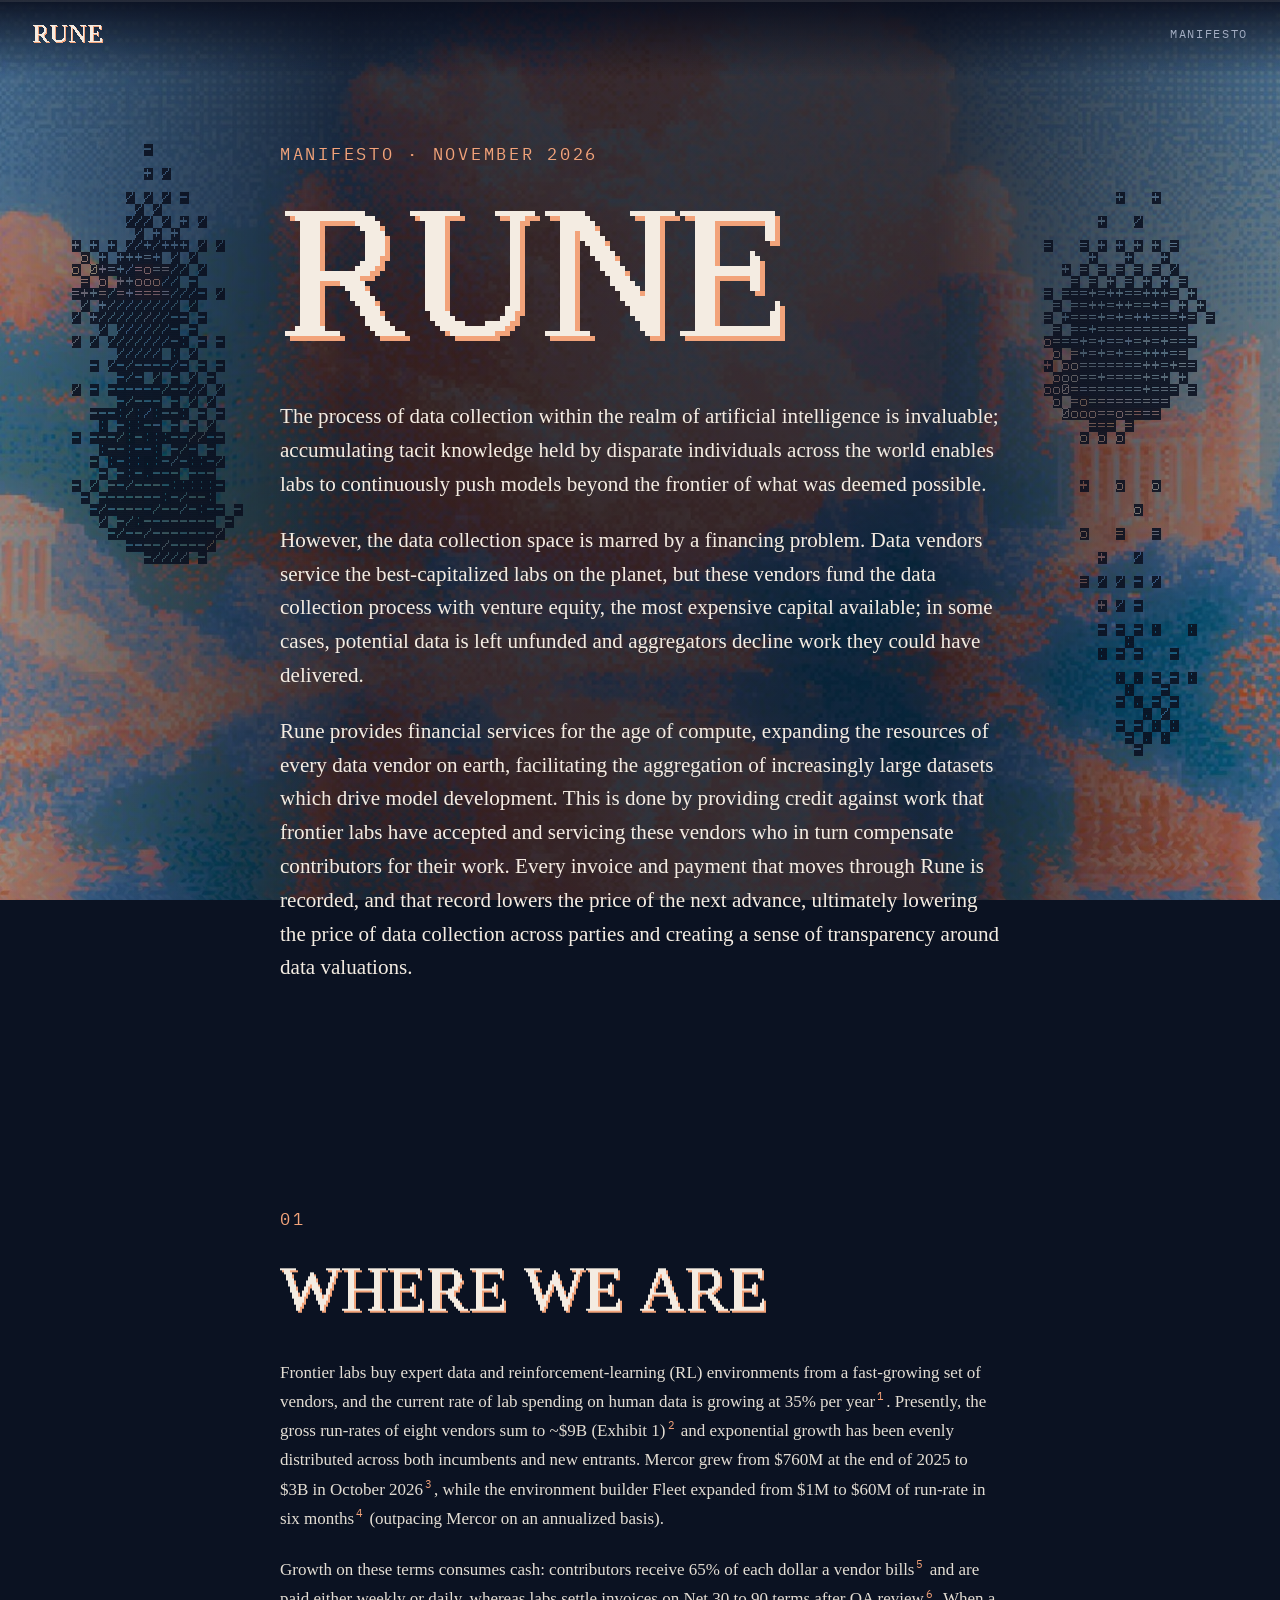
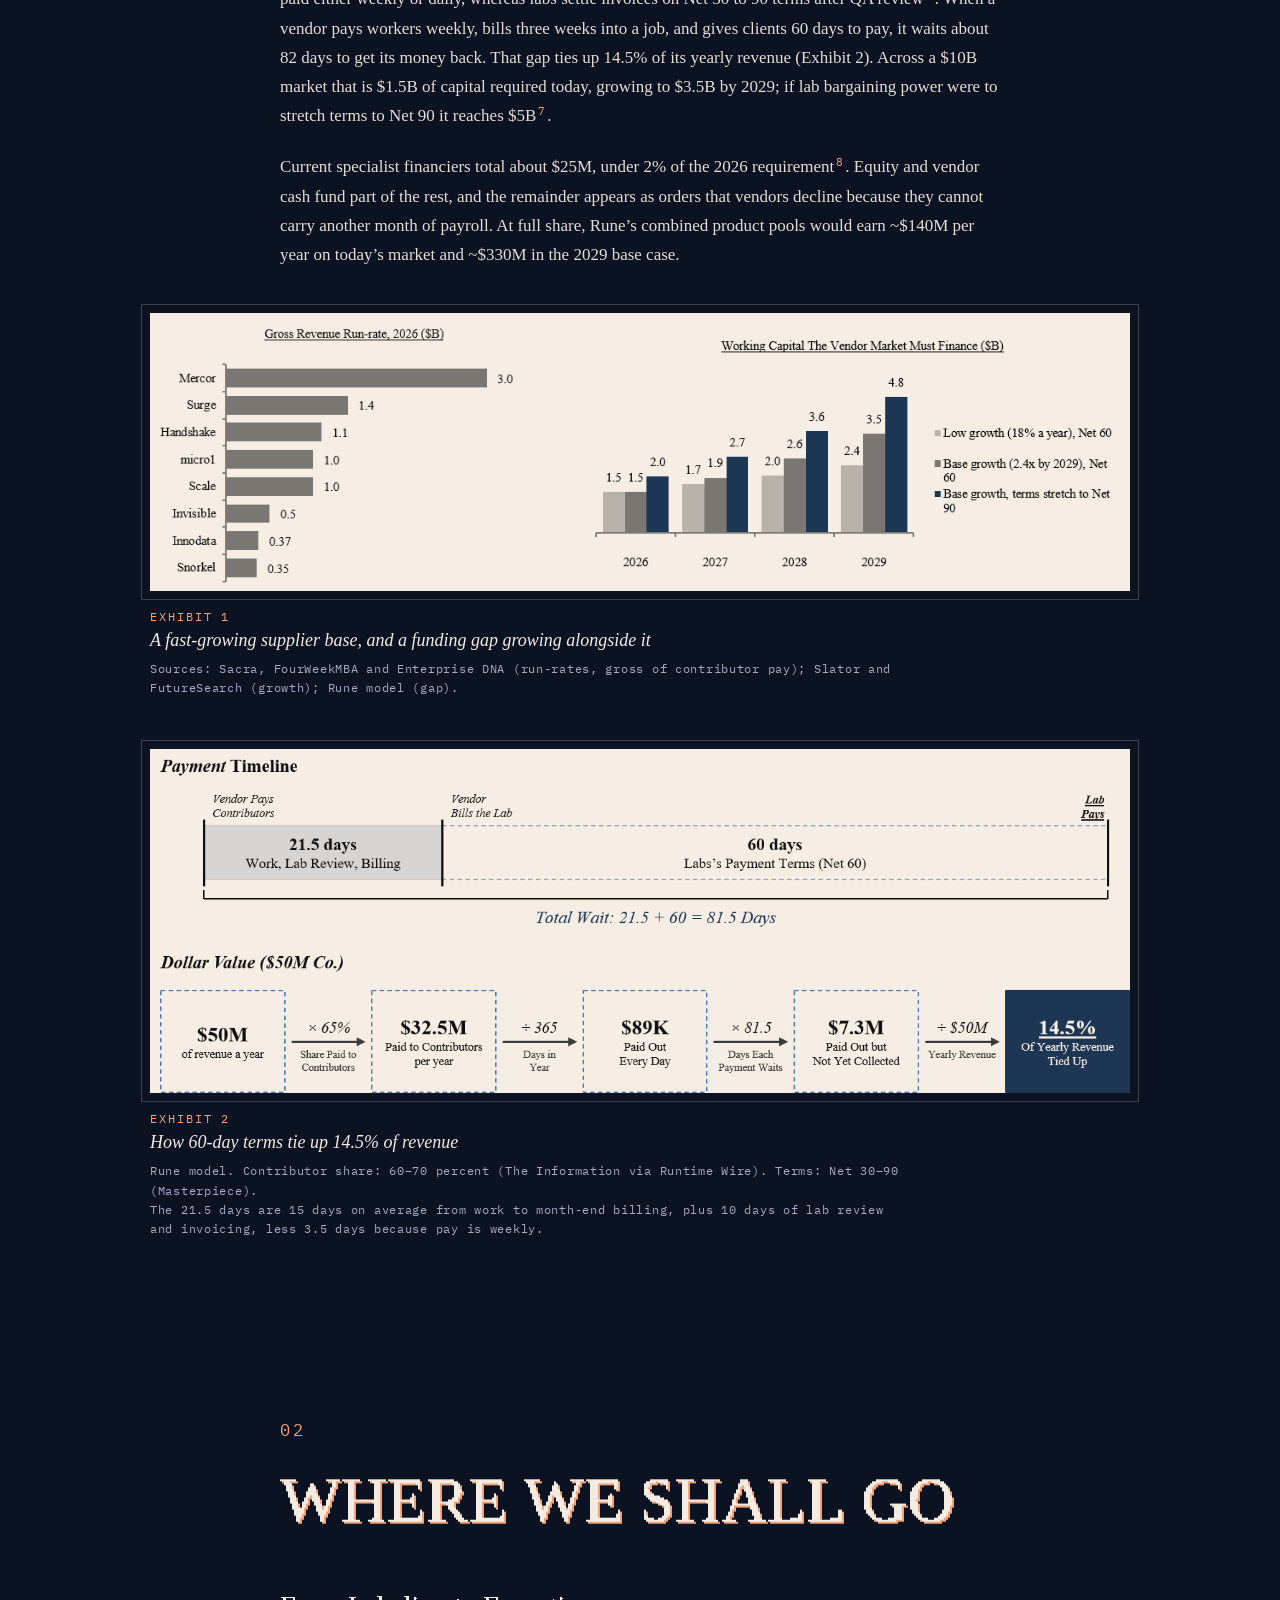
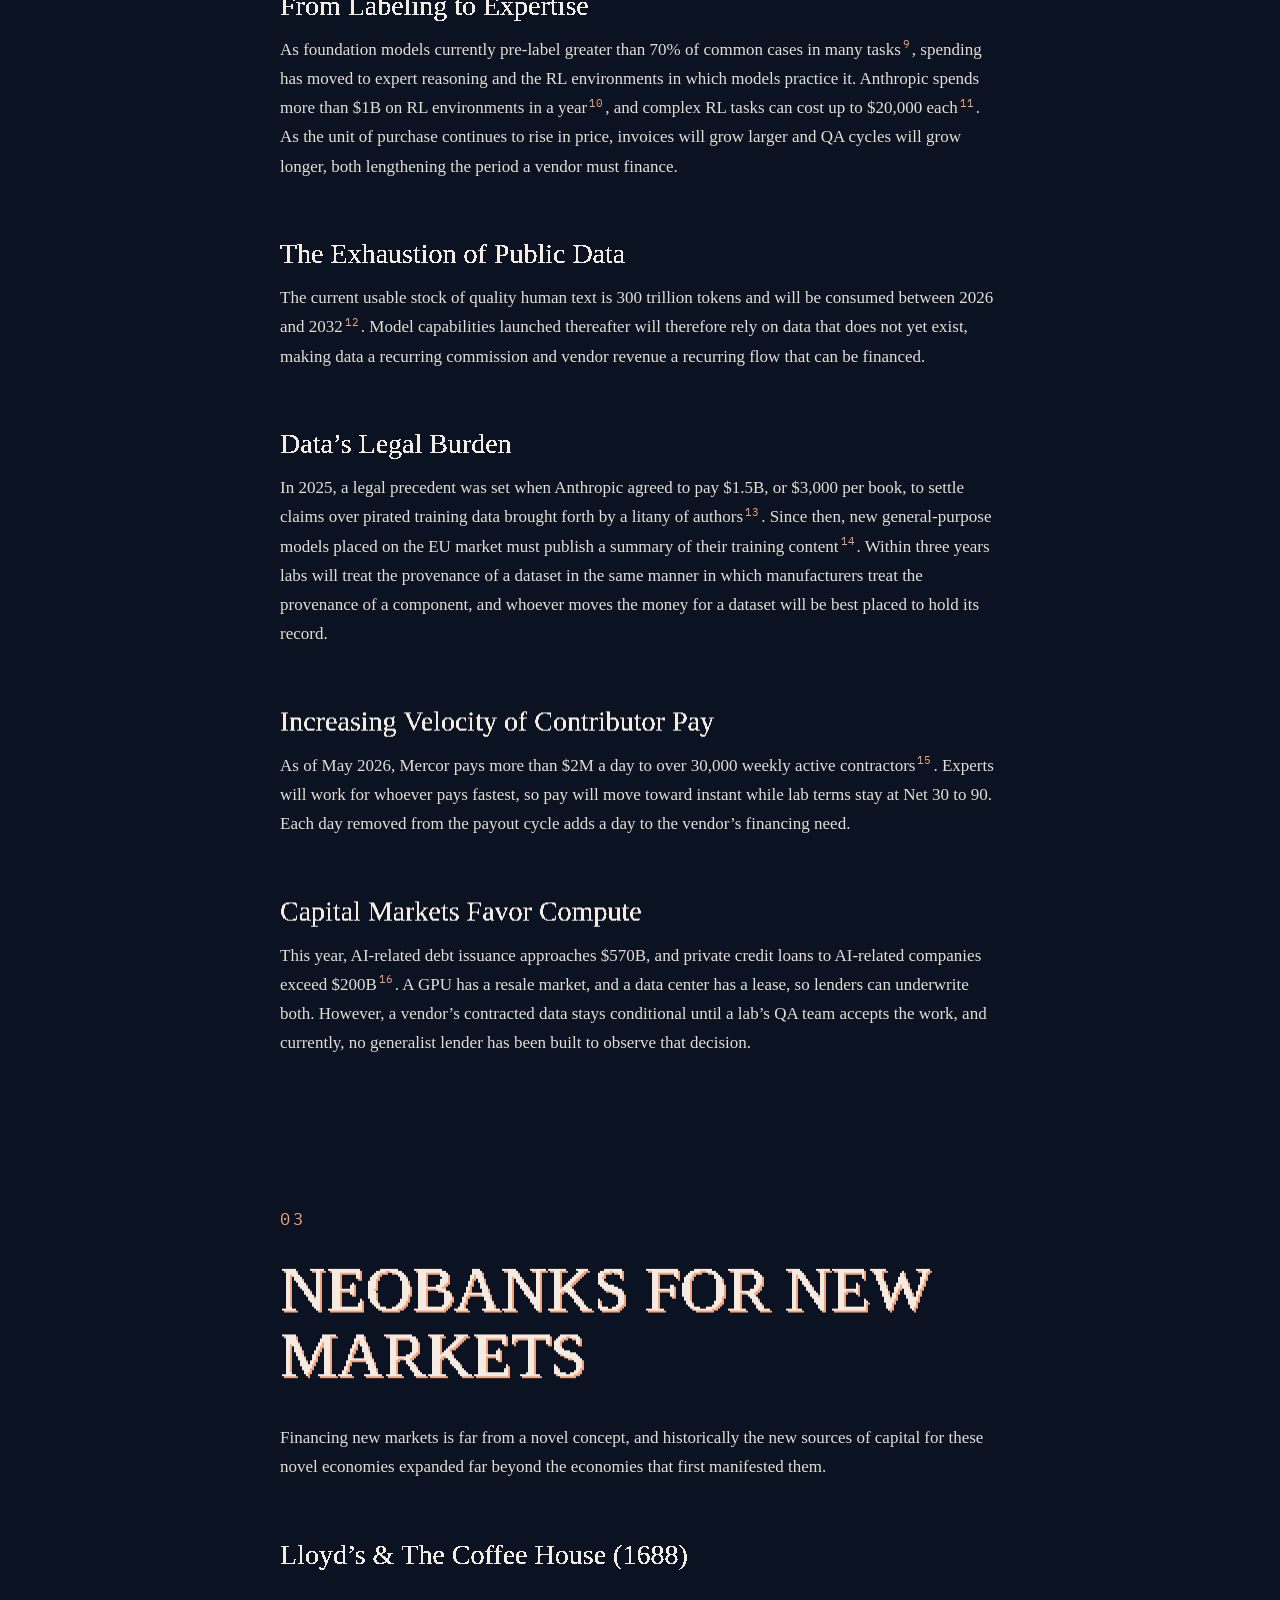
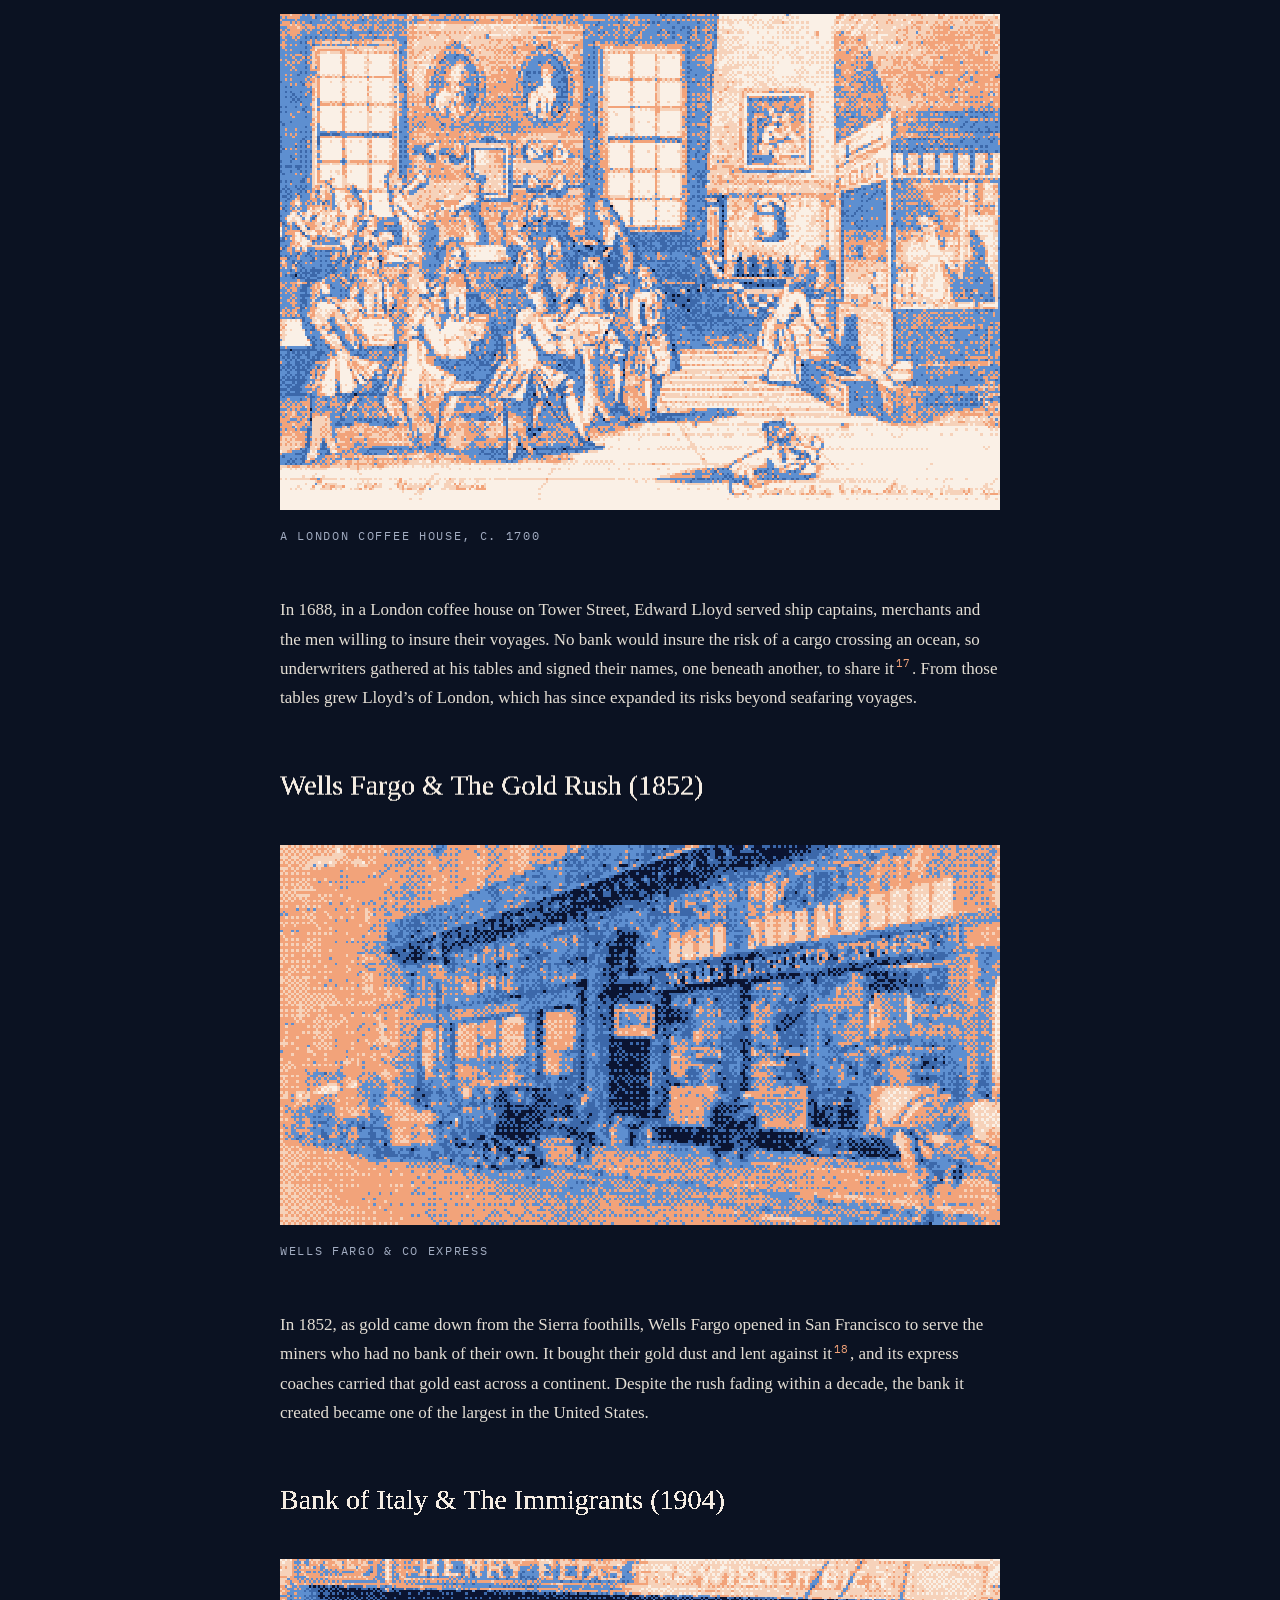
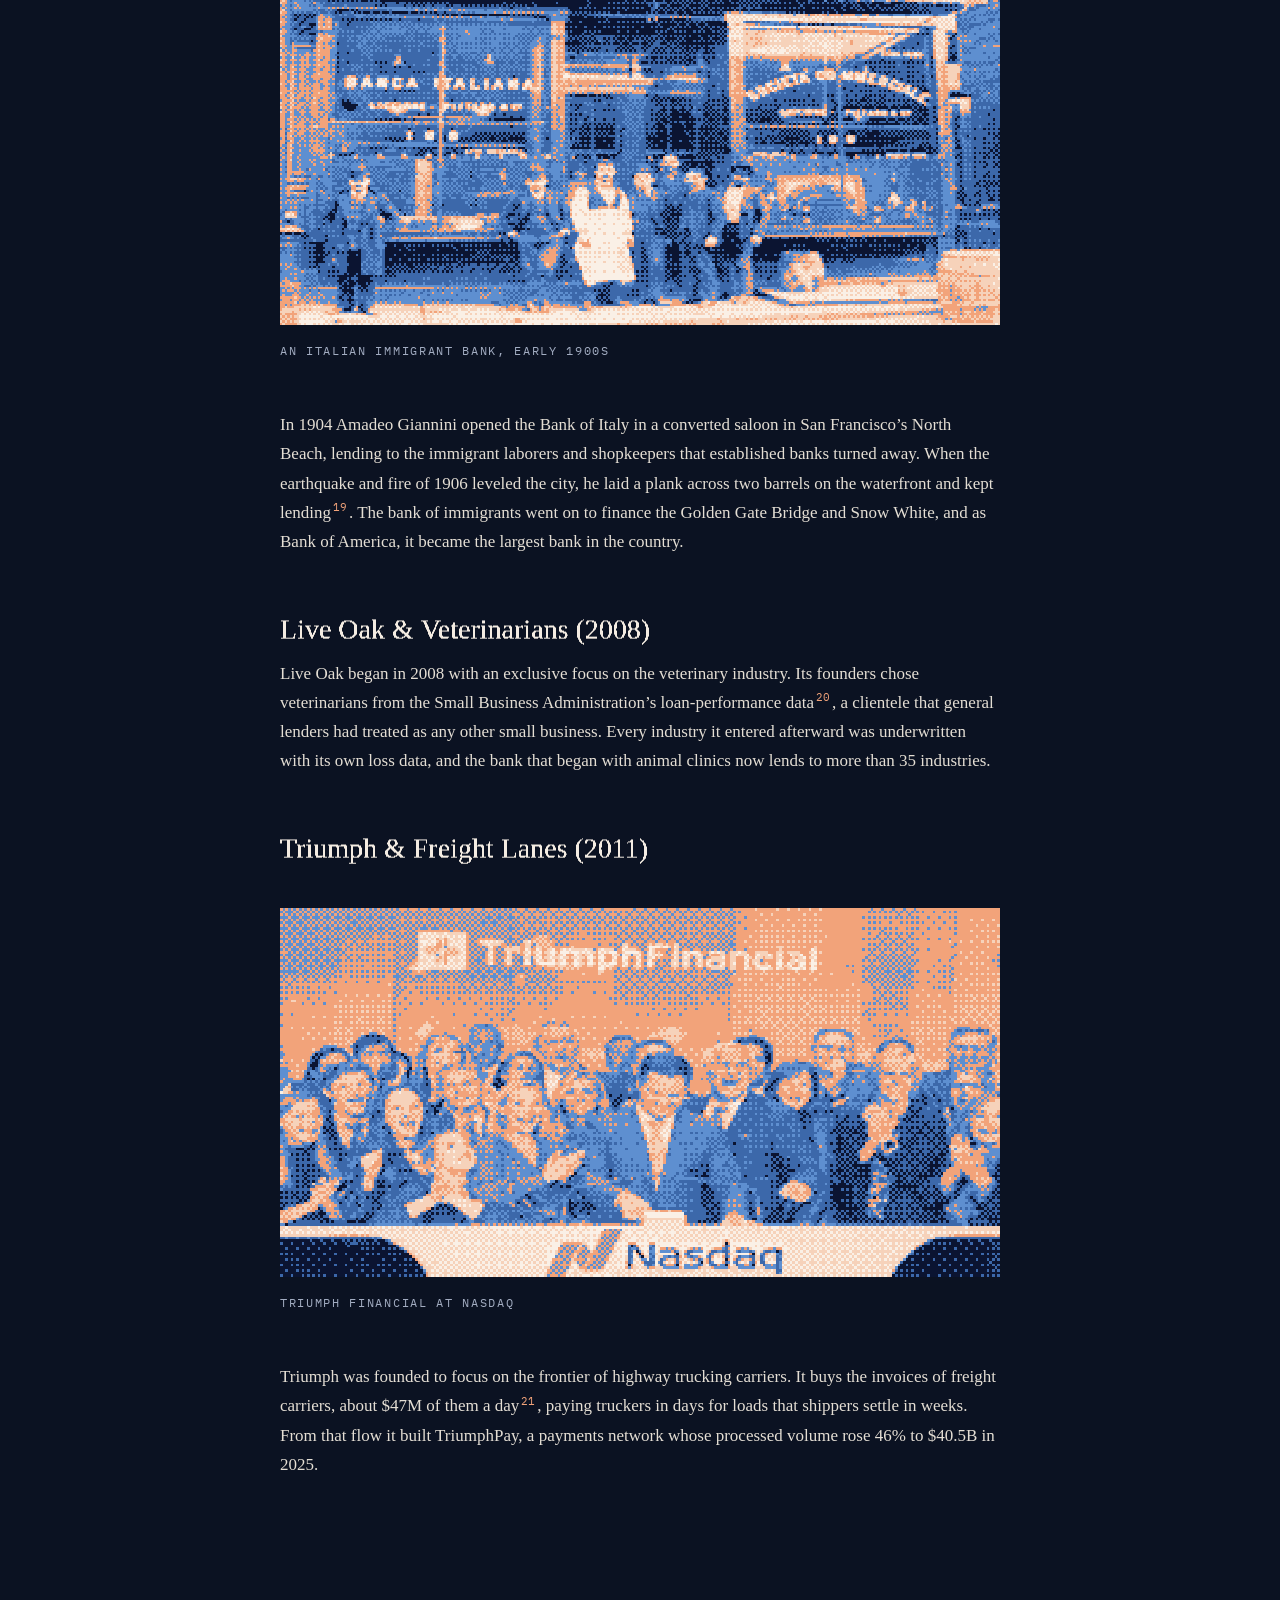
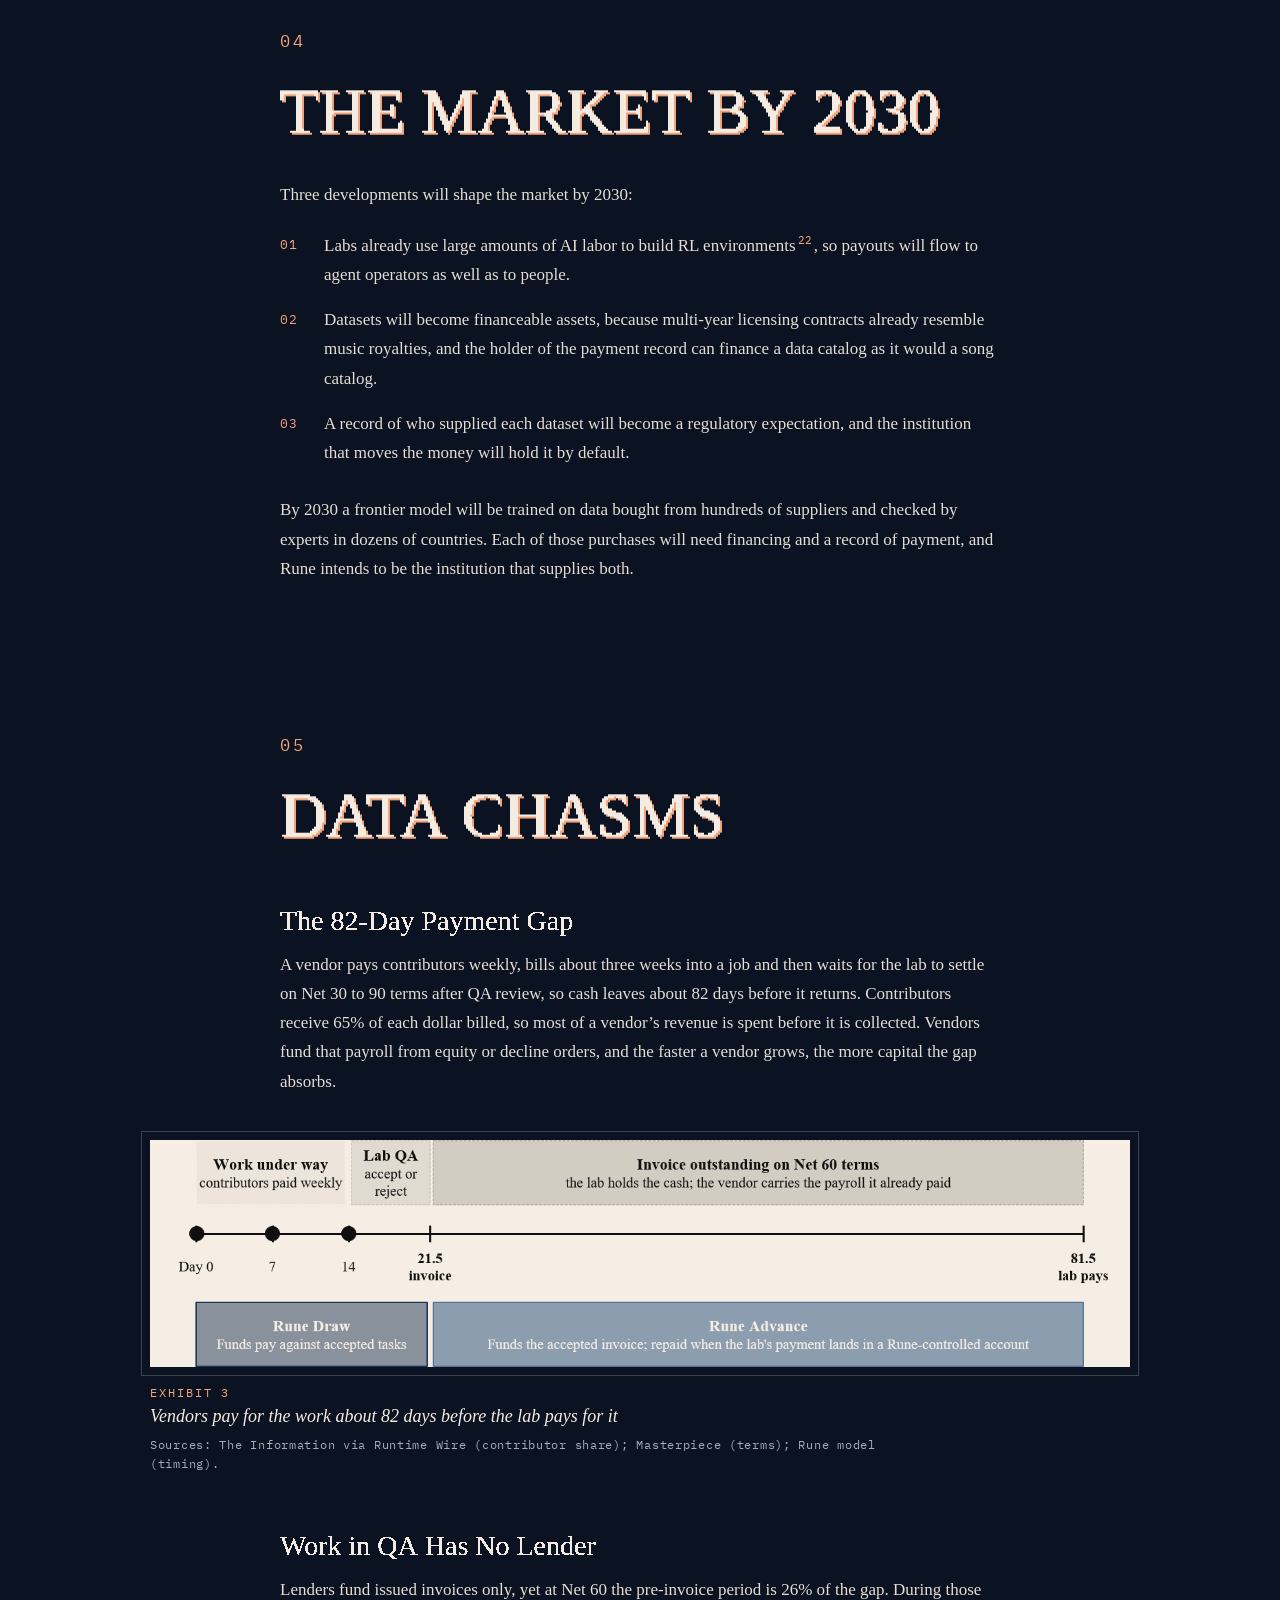
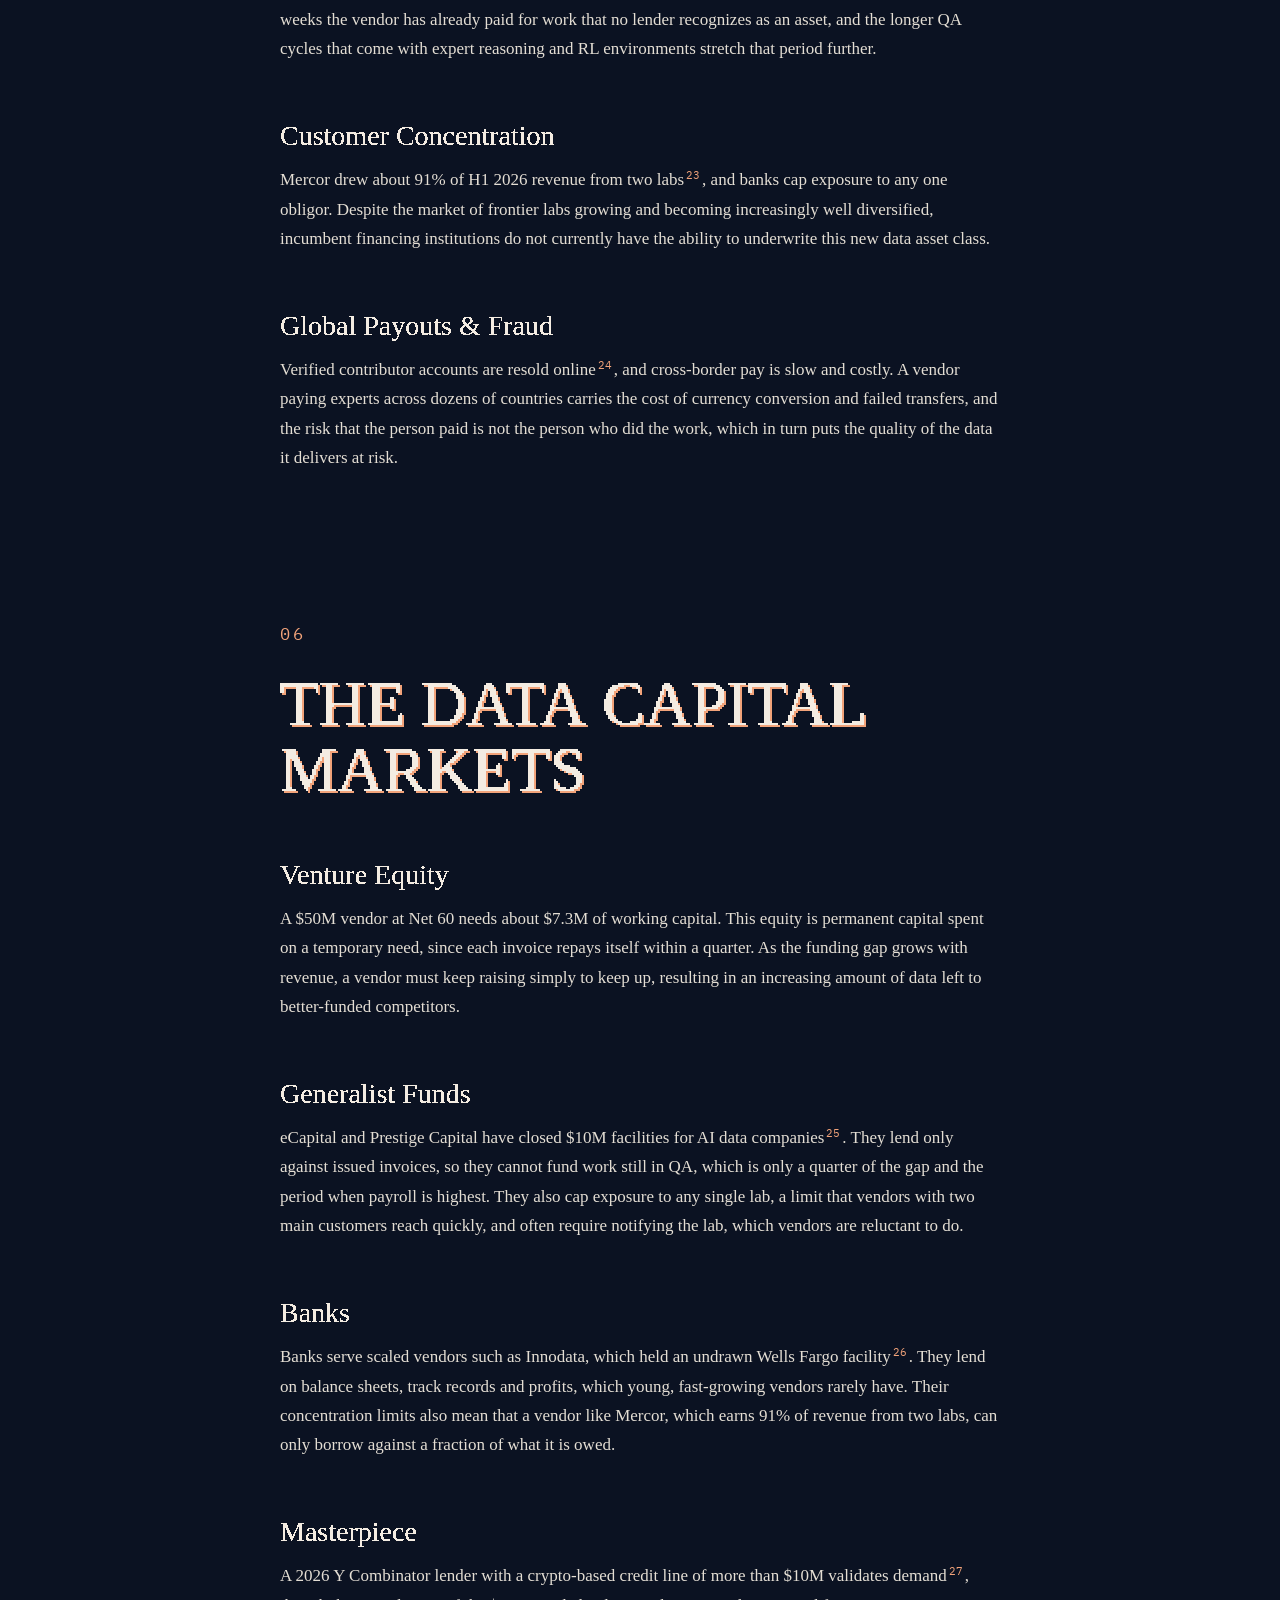
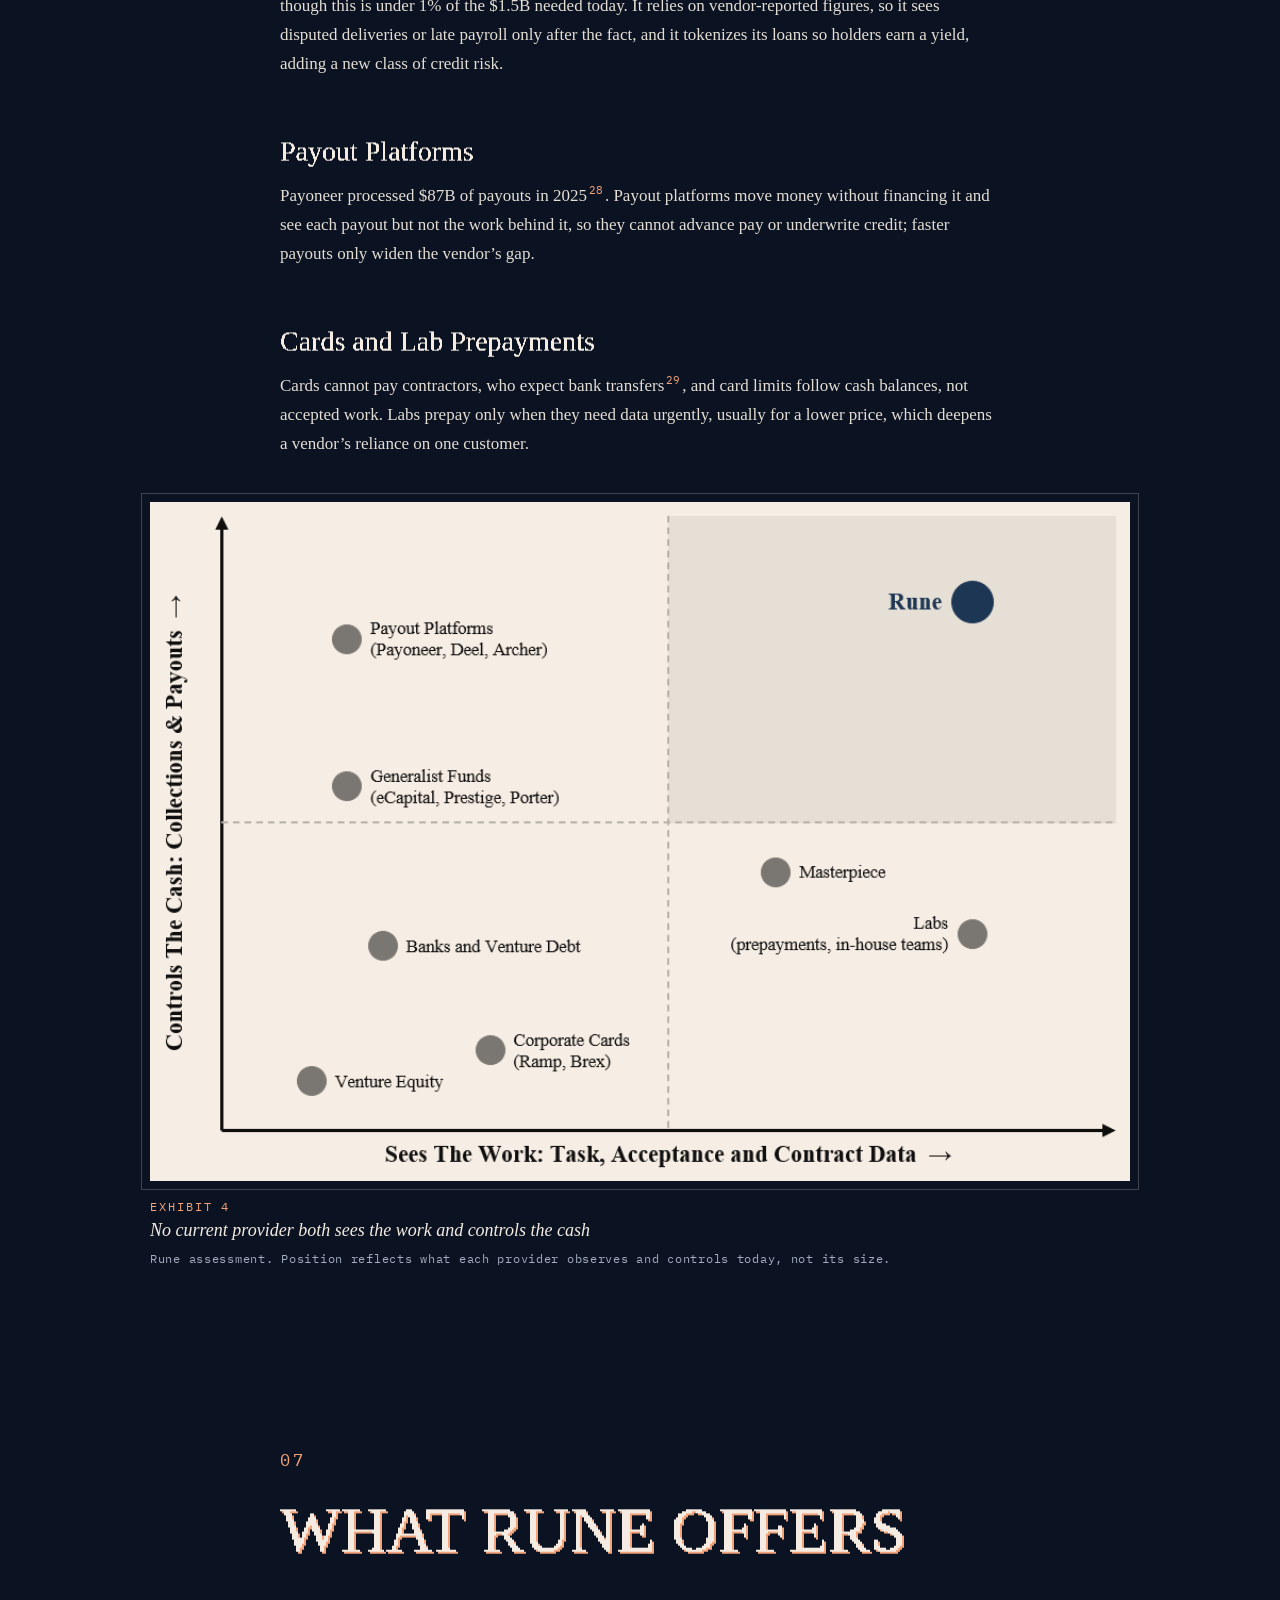
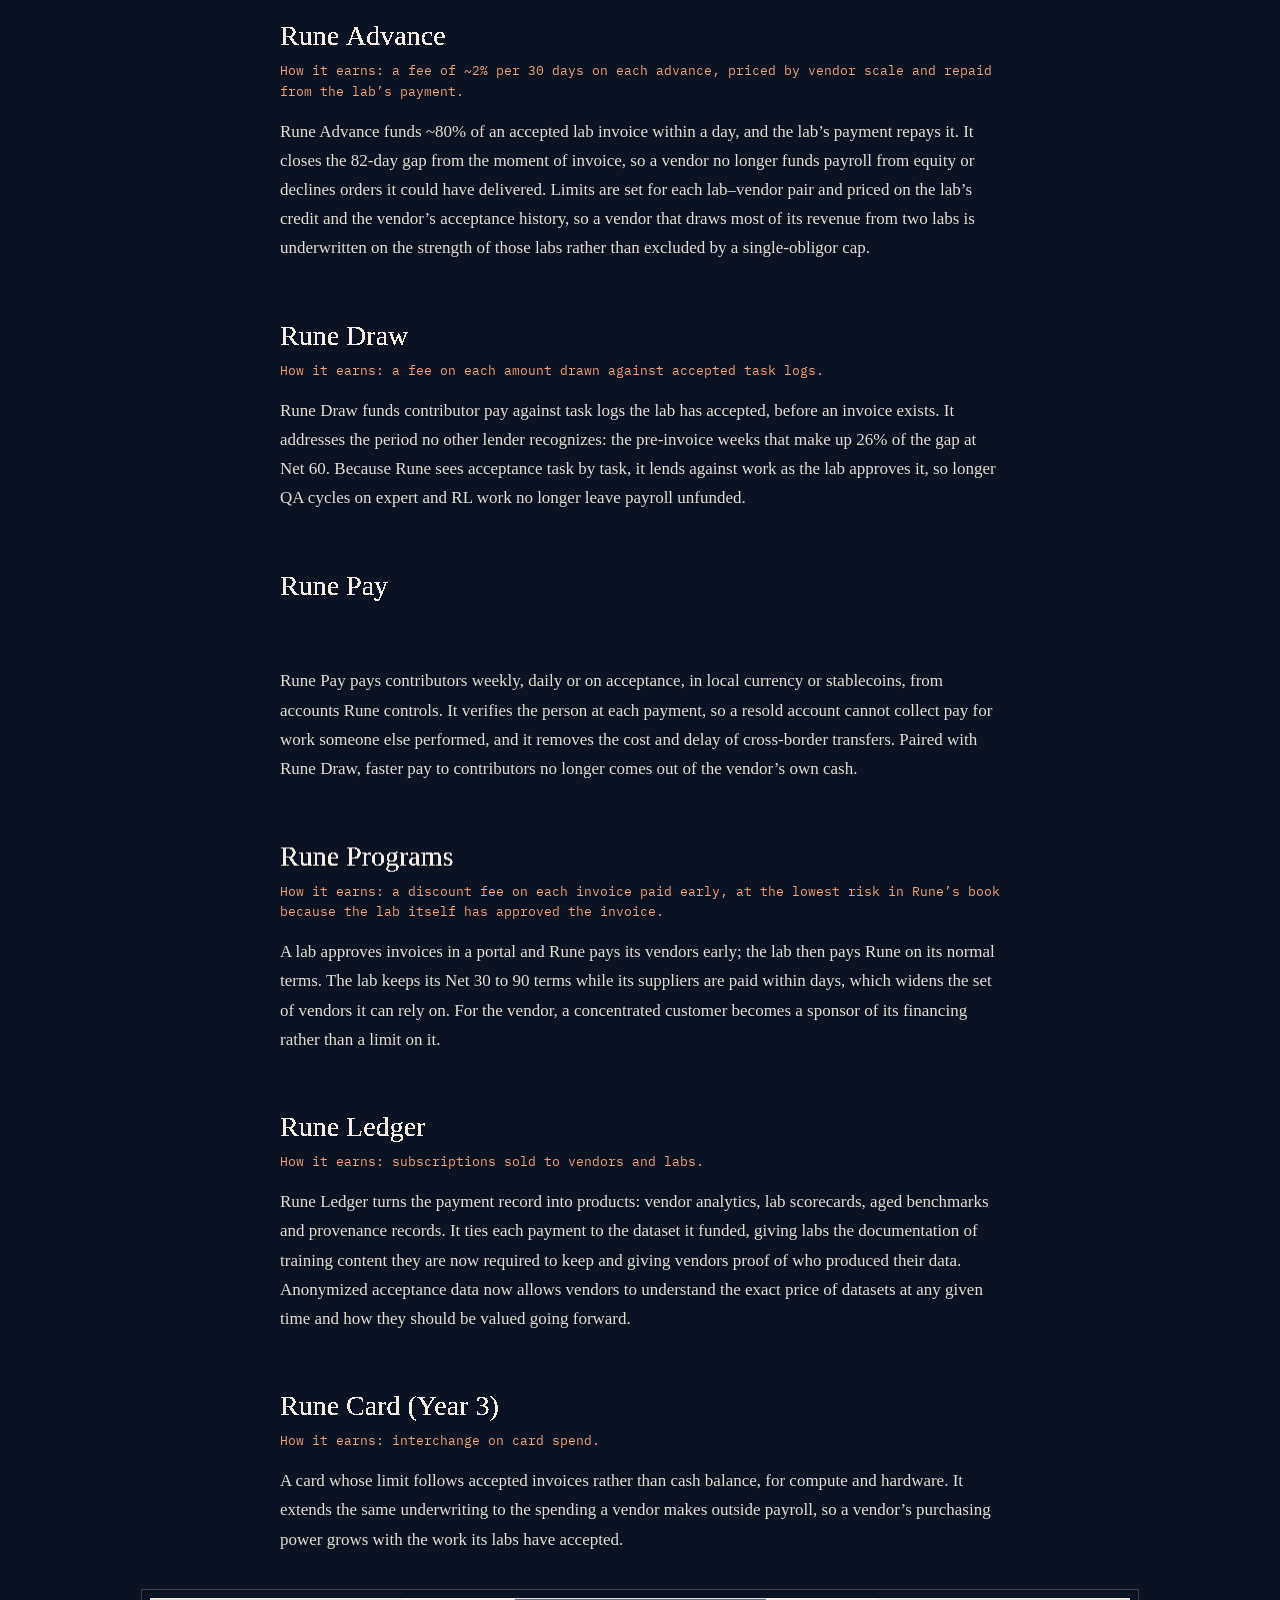
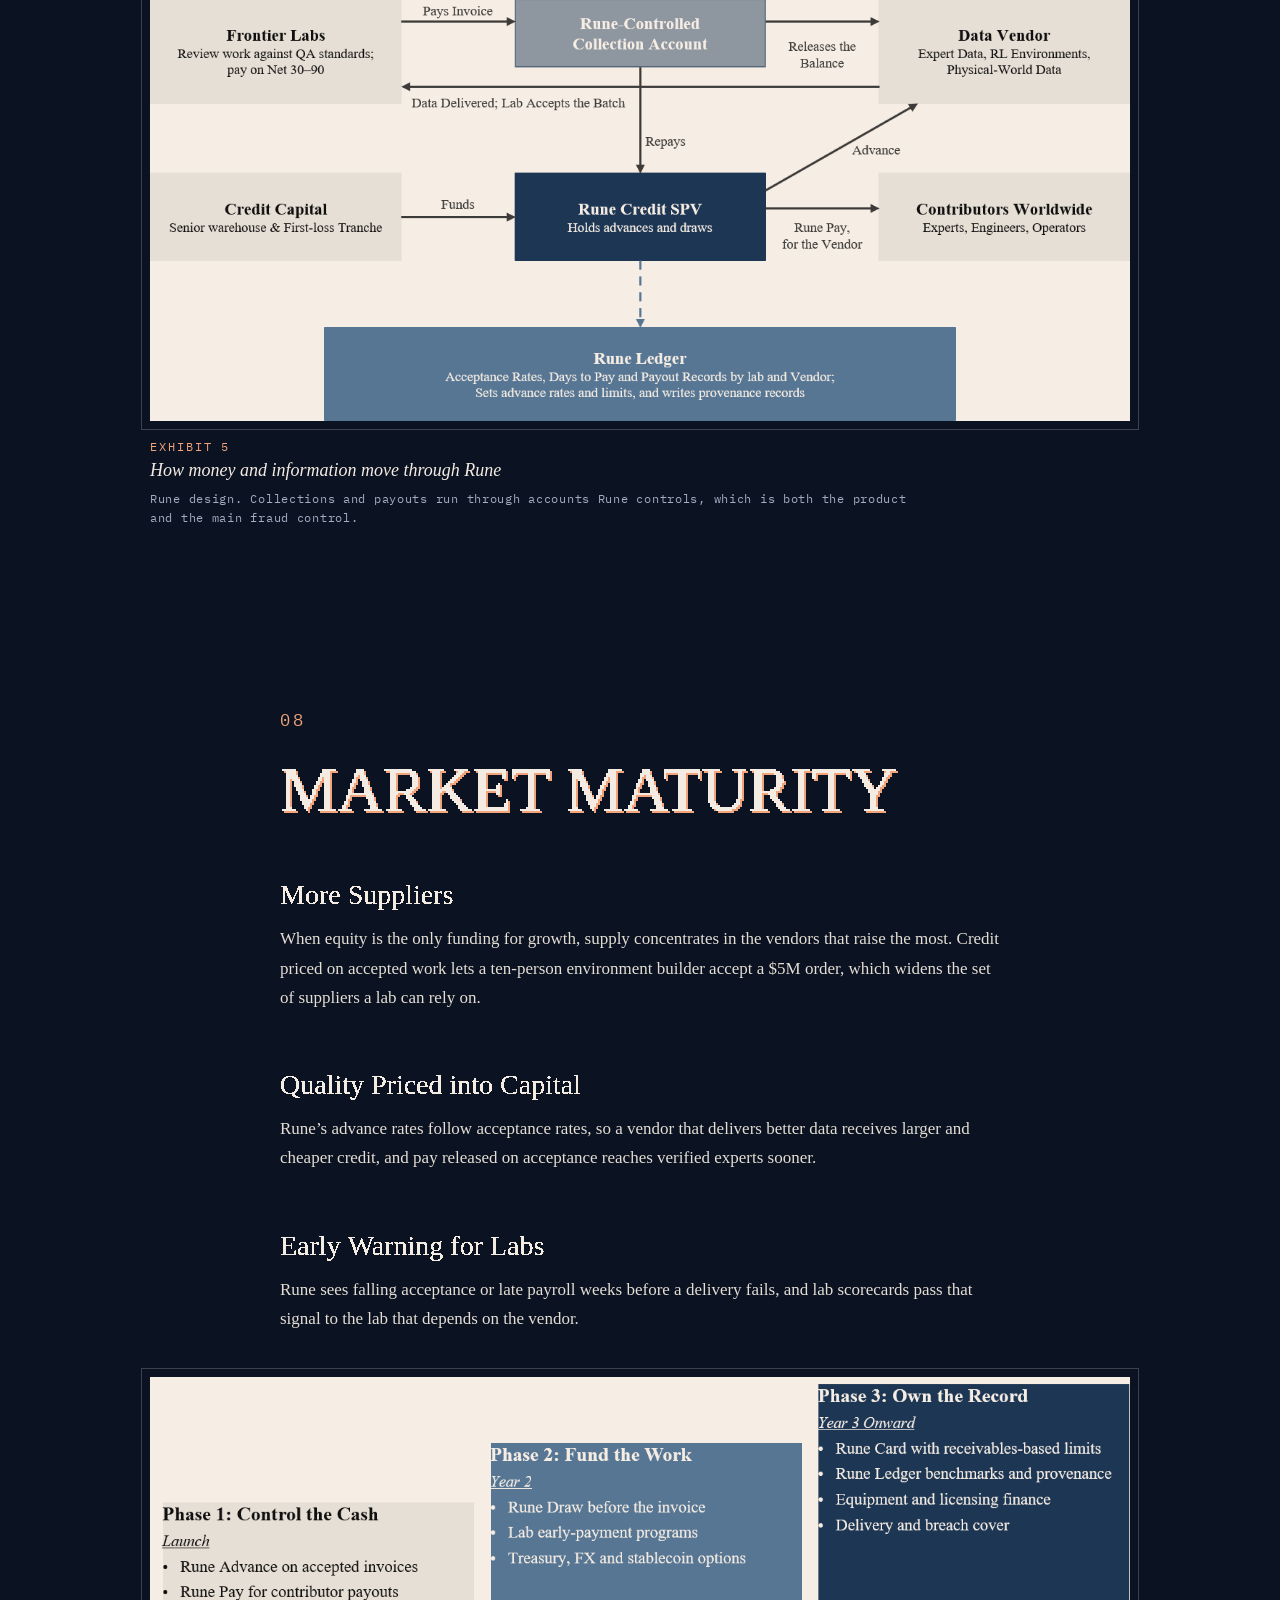
==== commit 78bf68b2: "Manifesto: corrected text, Exhibit 1 chart, Triumph photo Rebuilt from the corrected V3 docx; exhibi" ====
--- a/manifesto/index.html
+++ b/manifesto/index.html
@@ -30,31 +30,31 @@
 <h1 class="px title" data-px="40">RUNE</h1>
 <p class="lede reveal">The process of data collection within the realm of artificial intelligence is invaluable; accumulating tacit knowledge held by disparate individuals across the world enables labs to continuously push models beyond the frontier of what was deemed possible.</p>
 <p class="lede reveal">However, the data collection space is marred by a financing problem. Data vendors service the best-capitalized labs on the planet, but these vendors fund the data collection process with venture equity, the most expensive capital available; in some cases, potential data is left unfunded and aggregators decline work they could have delivered.</p>
-<p class="lede reveal">Rune provides financial services for the age of compute, expanding the resources of every data vendor on earth, facilitating the aggregation of increasingly large data sets which drive model development. This is done by providing credit against work that frontier labs have accepted and servicing these vendors who in turn compensate contributors for their work. Every invoice and payment that moves through Rune is recorded, and that record lowers the price of the next advance, ultimately lowering the price of data collection across parties and creating a sense of transparency around data valuations.</p>
+<p class="lede reveal">Rune provides financial services for the age of compute, expanding the resources of every data vendor on earth, facilitating the aggregation of increasingly large datasets which drive model development. This is done by providing credit against work that frontier labs have accepted and servicing these vendors who in turn compensate contributors for their work. Every invoice and payment that moves through Rune is recorded, and that record lowers the price of the next advance, ultimately lowering the price of data collection across parties and creating a sense of transparency around data valuations.</p>
 </section>
 <section class="chapter" id="where-we-are" data-label="01 &middot; Where We Are">
 <p class="num" aria-hidden="true">01</p>
 <h2 class="px chap" data-px="26">WHERE WE ARE</h2>
-<p class="reveal">Frontier labs buy expert data and reinforcement-learning (RL) environments from a fast-growing set of vendors, and the current rate of lab spending on human data is growing at 35% per year<sup class="fn"><a href="#note-1" id="ref-1" aria-label="Note 1">1</a></sup>. Presently, the gross run-rates of eight vendors sum to ~$9B<sup class="fn"><a href="#note-2" id="ref-2" aria-label="Note 2">2</a></sup> and exponential growth has been evenly distributed across both incumbents and new entrants. Mercor grew from $760M at the end of 2025 to $3B in October 2026<sup class="fn"><a href="#note-3" id="ref-3" aria-label="Note 3">3</a></sup>, while the environment builder Fleet expanded from $1M to $60M of run-rate in six months<sup class="fn"><a href="#note-4" id="ref-4" aria-label="Note 4">4</a></sup> (outpacing Mercor on an annualized basis).</p>
-<p class="reveal">Growth on these terms consumes cash: contributors receive 65% of each dollar a vendor bills<sup class="fn"><a href="#note-5" id="ref-5" aria-label="Note 5">5</a></sup> and are paid either weekly or daily, whereas labs settle invoices on Net 30 to 90 terms after QA review<sup class="fn"><a href="#note-6" id="ref-6" aria-label="Note 6">6</a></sup>. When a vendor pays workers weekly, bills three weeks into a job, and gives clients 60 days to pay, it waits about 82 days to get its money back. That gap ties up 14.5% of its yearly revenue (Exhibit 1). Across a $10B market that is $1.5B of capital required today, growing to $3.5B by 2029; if lab bargaining power were to stretch terms to Net 90 it reaches $5B<sup class="fn"><a href="#note-7" id="ref-7" aria-label="Note 7">7</a></sup>.</p>
+<p class="reveal">Frontier labs buy expert data and reinforcement-learning (RL) environments from a fast-growing set of vendors, and the current rate of lab spending on human data is growing at 35% per year<sup class="fn"><a href="#note-1" id="ref-1" aria-label="Note 1">1</a></sup>. Presently, the gross run-rates of eight vendors sum to ~$9B (Exhibit 1)<sup class="fn"><a href="#note-2" id="ref-2" aria-label="Note 2">2</a></sup> and exponential growth has been evenly distributed across both incumbents and new entrants. Mercor grew from $760M at the end of 2025 to $3B in October 2026<sup class="fn"><a href="#note-3" id="ref-3" aria-label="Note 3">3</a></sup>, while the environment builder Fleet expanded from $1M to $60M of run-rate in six months<sup class="fn"><a href="#note-4" id="ref-4" aria-label="Note 4">4</a></sup> (outpacing Mercor on an annualized basis).</p>
+<p class="reveal">Growth on these terms consumes cash: contributors receive 65% of each dollar a vendor bills<sup class="fn"><a href="#note-5" id="ref-5" aria-label="Note 5">5</a></sup> and are paid either weekly or daily, whereas labs settle invoices on Net 30 to 90 terms after QA review<sup class="fn"><a href="#note-6" id="ref-6" aria-label="Note 6">6</a></sup>. When a vendor pays workers weekly, bills three weeks into a job, and gives clients 60 days to pay, it waits about 82 days to get its money back. That gap ties up 14.5% of its yearly revenue (Exhibit 2). Across a $10B market that is $1.5B of capital required today, growing to $3.5B by 2029; if lab bargaining power were to stretch terms to Net 90 it reaches $5B<sup class="fn"><a href="#note-7" id="ref-7" aria-label="Note 7">7</a></sup>.</p>
 <p class="reveal">Current specialist financiers total about $25M, under 2% of the 2026 requirement<sup class="fn"><a href="#note-8" id="ref-8" aria-label="Note 8">8</a></sup>. Equity and vendor cash fund part of the rest, and the remainder appears as orders that vendors decline because they cannot carry another month of payroll. At full share, Rune’s combined product pools would earn ~$140M per year on today’s market and ~$330M in the 2029 base case.</p>
-<figure class="exhibit dither-fig"><a class="plate" href="../assets/exhibits/exhibit-1.png" target="_blank" rel="noopener" title="Open full size"><img src="../assets/exhibits/exhibit-1.png" width="1366" height="480" alt="Exhibit 1. Payment timeline: 21.5 days of work, review and billing, then 60 days of lab payment terms, an 81.5-day wait in total. Below, the arithmetic for a $50M vendor: $32.5M a year paid to contributors, $89K paid out each day, $7.3M paid out but not yet collected, or 14.5% of yearly revenue tied up." loading="lazy"></a><figcaption><span class="ex-num">Exhibit 1</span><span class="ex-title">How 60-day terms tie up 14.5% of revenue</span><span class="ex-src">Rune model. Contributor share: 60–70 percent (The Information via Runtime Wire). Terms: Net 30–90 (Masterpiece).<br/>
+<figure class="exhibit dither-fig"><a class="plate" href="../assets/exhibits/exhibit-1.png" target="_blank" rel="noopener" title="Open full size"><img src="../assets/exhibits/exhibit-1.png" width="1149" height="325" alt="Exhibit 1. Two charts. Left, gross revenue run-rate in 2026, in billions of dollars: Mercor 3.0, Surge 1.4, Handshake 1.1, micro1 1.0, Scale 1.0, Invisible 0.5, Innodata 0.37, Snorkel 0.35. Right, working capital the vendor market must finance, in billions of dollars, 2026 to 2029: low growth of 18% a year at Net 60, 1.5, 1.7, 2.0, 2.4; base growth of 2.4 times by 2029 at Net 60, 1.5, 1.9, 2.6, 3.5; base growth with terms stretched to Net 90, 2.0, 2.7, 3.6, 4.8." loading="lazy"></a><figcaption><span class="ex-num">Exhibit 1</span><span class="ex-title">A fast-growing supplier base, and a funding gap growing alongside it</span><span class="ex-src">Sources: Sacra, FourWeekMBA and Enterprise DNA (run-rates, gross of contributor pay); Slator and FutureSearch (growth); Rune model (gap).</span></figcaption></figure>
+<figure class="exhibit dither-fig"><a class="plate" href="../assets/exhibits/exhibit-2.png" target="_blank" rel="noopener" title="Open full size"><img src="../assets/exhibits/exhibit-2.png" width="1366" height="480" alt="Exhibit 2. Payment timeline: 21.5 days of work, review and billing, then 60 days of lab payment terms, an 81.5-day wait in total. Below, the arithmetic for a $50M vendor: $32.5M a year paid to contributors, $89K paid out each day, $7.3M paid out but not yet collected, or 14.5% of yearly revenue tied up." loading="lazy"></a><figcaption><span class="ex-num">Exhibit 2</span><span class="ex-title">How 60-day terms tie up 14.5% of revenue</span><span class="ex-src">Rune model. Contributor share: 60–70 percent (The Information via Runtime Wire). Terms: Net 30–90 (Masterpiece).<br/>
 The 21.5 days are 15 days on average from work to month-end billing, plus 10 days of lab review and invoicing, less 3.5 days because pay is weekly.</span></figcaption></figure>
 </section>
 <section class="chapter" id="where-we-shall-go" data-label="02 &middot; Where We Shall Go">
 <p class="num" aria-hidden="true">02</p>
 <h2 class="px chap" data-px="26">WHERE WE SHALL GO</h2>
-<h3 class="px sub" id="from-labelling-to-expertise" data-px="22" data-glow="none">From Labelling to Expertise</h3>
+<h3 class="px sub" id="from-labeling-to-expertise" data-px="22" data-glow="none">From Labeling to Expertise</h3>
 <p class="reveal">As foundation models currently pre-label greater than 70% of common cases in many tasks<sup class="fn"><a href="#note-9" id="ref-9" aria-label="Note 9">9</a></sup>, spending has moved to expert reasoning and the RL environments in which models practice it. Anthropic spends more than $1B on RL environments in a year<sup class="fn"><a href="#note-10" id="ref-10" aria-label="Note 10">10</a></sup>, and complex RL tasks can cost up to $20,000 each<sup class="fn"><a href="#note-11" id="ref-11" aria-label="Note 11">11</a></sup>. As the unit of purchase continues to rise in price, invoices will grow larger and QA cycles will grow longer, both lengthening the period a vendor must finance.</p>
 <h3 class="px sub" id="the-exhaustion-of-public-data" data-px="22" data-glow="none">The Exhaustion of Public Data</h3>
 <p class="reveal">The current usable stock of quality human text is 300 trillion tokens and will be consumed between 2026 and 2032<sup class="fn"><a href="#note-12" id="ref-12" aria-label="Note 12">12</a></sup>. Model capabilities launched thereafter will therefore rely on data that does not yet exist, making data a recurring commission and vendor revenue a recurring flow that can be financed.</p>
 <h3 class="px sub" id="datas-legal-burden" data-px="22" data-glow="none">Data’s Legal Burden</h3>
-<p class="reveal">In 2025, a legal precedent was set when Anthropic agreed to pay $1.5B, or $3,000 per book, to settle claims over pirated training data brought forth by a litany of authors<sup class="fn"><a href="#note-13" id="ref-13" aria-label="Note 13">13</a></sup>. Since then, new general-purpose models placed on the EU market must publish a summary of their training content<sup class="fn"><a href="#note-14" id="ref-14" aria-label="Note 14">14</a></sup>. Within three years labs will treat the provenance of a dataset in the same manner with which manufacturers treat the provenance of a component, and whoever moves the money for a dataset will be best placed to hold its record.</p>
-<h3 class="px sub" data-px="22" data-glow="none">Increasing Velocity of Contributor Pay</h3>
+<p class="reveal">In 2025, a legal precedent was set when Anthropic agreed to pay $1.5B, or $3,000 per book, to settle claims over pirated training data brought forth by a litany of authors<sup class="fn"><a href="#note-13" id="ref-13" aria-label="Note 13">13</a></sup>. Since then, new general-purpose models placed on the EU market must publish a summary of their training content<sup class="fn"><a href="#note-14" id="ref-14" aria-label="Note 14">14</a></sup>. Within three years labs will treat the provenance of a dataset in the same manner in which manufacturers treat the provenance of a component, and whoever moves the money for a dataset will be best placed to hold its record.</p>
+<h3 class="px sub" id="increasing-velocity-of-contributor-pay" data-px="22" data-glow="none">Increasing Velocity of Contributor Pay</h3>
 <p class="reveal">As of May 2026, Mercor pays more than $2M a day to over 30,000 weekly active contractors<sup class="fn"><a href="#note-15" id="ref-15" aria-label="Note 15">15</a></sup>. Experts will work for whoever pays fastest, so pay will move toward instant while lab terms stay at Net 30 to 90. Each day removed from the payout cycle adds a day to the vendor’s financing need.</p>
-<h3 class="px sub" id="capital-markets-favor-compute-this-year-ai-related-debt-issuance-approaches-570b-and-private-credit-loans-to-ai-related-companies-exceeds-200b.-a-gpu-has-a-resale-market-and-a-data-center-has-a-lease-so-lenders-can-underwrite-both.-however-a-vendors-contracted-data-stays-conditional-until-a-labs-qa-team-accepts-the-work-and-currently-no-generalist-lender-has-been-built-to-observe-that-decision." data-px="22" data-glow="none">Capital Markets Favor Compute</h3>
-<p class="reveal"><br/>
-This year, AI-related debt issuance approaches $570B, and private credit loans to AI-related companies exceed $200B<sup class="fn"><a href="#note-16" id="ref-16" aria-label="Note 16">16</a></sup>. A GPU has a resale market, and a data center has a lease, so lenders can underwrite both. However, a vendor’s contracted data stays conditional until a lab’s QA team accepts the work, and currently, no generalist lender has been built to observe that decision.</p>
+<h3 class="px sub" id="capital-markets-favor-compute" data-px="22" data-glow="none">Capital Markets Favor Compute</h3>
+<p class="reveal">This year, AI-related debt issuance approaches $570B, and private credit loans to AI-related companies exceed $200B<sup class="fn"><a href="#note-16" id="ref-16" aria-label="Note 16">16</a></sup>. A GPU has a resale market, and a data center has a lease, so lenders can underwrite both. However, a vendor’s contracted data stays conditional until a lab’s QA team accepts the work, and currently, no generalist lender has been built to observe that decision.</p>
 </section>
 <section class="chapter" id="neobanks-for-new-markets" data-label="03 &middot; Neobanks For New Markets">
 <p class="num" aria-hidden="true">03</p>
@@ -62,7 +62,7 @@
 <p class="reveal">Financing new markets is far from a novel concept, and historically the new sources of capital for these novel economies expanded far beyond the economies that first manifested them.</p>
 <h3 class="px sub" id="lloyds-the-coffee-house-1688" data-px="22" data-glow="none">Lloyd’s & The Coffee House (1688)</h3>
 <figure class="history dither-fig"><div class="plate"><img src="../assets/history/lloyds-1688.png" width="580" height="400" alt="Engraving of a London coffee house of the period, with merchants and underwriters seated at tables" loading="lazy"></div><figcaption>A London coffee house, c. 1700</figcaption></figure>
-<p class="reveal">In 1688, in a London coffee house on Tower Street, Edward Lloyd served ship captains, merchants and the men willing to insure their voyages. No bank would insure the risk of a cargo crossing an ocean, so underwriters gathered at his tables and signed their names, one beneath another, to share it<sup class="fn"><a href="#note-17" id="ref-17" aria-label="Note 17">17</a></sup>. From those tables grew Lloyd’s of London which has since then expanded its risks beyond seafaring voyages.</p>
+<p class="reveal">In 1688, in a London coffee house on Tower Street, Edward Lloyd served ship captains, merchants and the men willing to insure their voyages. No bank would insure the risk of a cargo crossing an ocean, so underwriters gathered at his tables and signed their names, one beneath another, to share it<sup class="fn"><a href="#note-17" id="ref-17" aria-label="Note 17">17</a></sup>. From those tables grew Lloyd’s of London, which has since expanded its risks beyond seafaring voyages.</p>
 <h3 class="px sub" id="wells-fargo-the-gold-rush-1852" data-px="22" data-glow="none">Wells Fargo & The Gold Rush (1852)</h3>
 <figure class="history dither-fig"><div class="plate"><img src="../assets/history/wells-fargo-1852.png" width="526" height="278" alt="Street scene outside a Wells Fargo &amp; Co Express office, with cars and horse-drawn wagons" loading="lazy"></div><figcaption>Wells Fargo &amp; Co Express</figcaption></figure>
 <p class="reveal">In 1852, as gold came down from the Sierra foothills, Wells Fargo opened in San Francisco to serve the miners who had no bank of their own. It bought their gold dust and lent against it<sup class="fn"><a href="#note-18" id="ref-18" aria-label="Note 18">18</a></sup>, and its express coaches carried that gold east across a continent. Despite the rush fading within a decade, the bank it created became one of the largest in the United States.</p>
@@ -70,8 +70,9 @@
 <figure class="history dither-fig"><div class="plate"><img src="../assets/history/bank-of-italy-1904.png" width="606" height="308" alt="Men standing outside an Italian bank storefront in the early 1900s" loading="lazy"></div><figcaption>An Italian immigrant bank, early 1900s</figcaption></figure>
 <p class="reveal">In 1904 Amadeo Giannini opened the Bank of Italy in a converted saloon in San Francisco’s North Beach, lending to the immigrant laborers and shopkeepers that established banks turned away. When the earthquake and fire of 1906 leveled the city, he laid a plank across two barrels on the waterfront and kept lending<sup class="fn"><a href="#note-19" id="ref-19" aria-label="Note 19">19</a></sup>. The bank of immigrants went on to finance the Golden Gate Bridge and Snow White, and as Bank of America, it became the largest bank in the country.</p>
 <h3 class="px sub" id="live-oak-veterinarians-2008" data-px="22" data-glow="none">Live Oak & Veterinarians (2008)</h3>
-<p class="reveal">Live Oak began in 2008 with an exclusive focus on the veterinarian industry. Its founders chose veterinarians from the Small Business Administration’s loan-performance data<sup class="fn"><a href="#note-20" id="ref-20" aria-label="Note 20">20</a></sup>, a clientele that general lenders had treated as any other small business. Every industry it entered afterward was underwritten with its own loss data, and the bank that began with animal clinics now lends to more than 35 industries.</p>
+<p class="reveal">Live Oak began in 2008 with an exclusive focus on the veterinary industry. Its founders chose veterinarians from the Small Business Administration’s loan-performance data<sup class="fn"><a href="#note-20" id="ref-20" aria-label="Note 20">20</a></sup>, a clientele that general lenders had treated as any other small business. Every industry it entered afterward was underwritten with its own loss data, and the bank that began with animal clinics now lends to more than 35 industries.</p>
 <h3 class="px sub" id="triumph-freight-lanes-2011" data-px="22" data-glow="none">Triumph & Freight Lanes (2011)</h3>
+<figure class="history dither-fig"><div class="plate"><img src="../assets/history/triumph-2011.png" width="534" height="274" alt="Triumph Financial staff gathered at the Nasdaq podium beneath the company name" loading="lazy"></div><figcaption>Triumph Financial at Nasdaq</figcaption></figure>
 <p class="reveal">Triumph was founded to focus on the frontier of highway trucking carriers. It buys the invoices of freight carriers, about $47M of them a day<sup class="fn"><a href="#note-21" id="ref-21" aria-label="Note 21">21</a></sup>, paying truckers in days for loads that shippers settle in weeks. From that flow it built TriumphPay, a payments network whose processed volume rose 46% to $40.5B in 2025.</p>
 </section>
 <section class="chapter" id="the-market-by-2030" data-label="04 &middot; The Market By 2030">
@@ -86,7 +87,7 @@
 <h2 class="px chap" data-px="26">DATA CHASMS</h2>
 <h3 class="px sub" id="the-82-day-payment-gap" data-px="22" data-glow="none">The 82-Day Payment Gap</h3>
 <p class="reveal">A vendor pays contributors weekly, bills about three weeks into a job and then waits for the lab to settle on Net 30 to 90 terms after QA review, so cash leaves about 82 days before it returns. Contributors receive 65% of each dollar billed, so most of a vendor’s revenue is spent before it is collected. Vendors fund that payroll from equity or decline orders, and the faster a vendor grows, the more capital the gap absorbs.</p>
-<figure class="exhibit dither-fig"><a class="plate" href="../assets/exhibits/exhibit-2.png" target="_blank" rel="noopener" title="Open full size"><img src="../assets/exhibits/exhibit-2.png" width="1425" height="330" alt="Exhibit 2. Timeline from day 0 to day 81.5. Contributors are paid weekly while work is under way, the lab reviews the work, the invoice goes out on day 21.5 and the lab pays on day 81.5. Rune Draw funds pay against accepted tasks before the invoice; Rune Advance funds the accepted invoice and is repaid when the lab pays into a Rune-controlled account." loading="lazy"></a><figcaption><span class="ex-num">Exhibit 2</span><span class="ex-title">Vendors pay for the work about 82 days before the lab pays for it</span><span class="ex-src">Sources: The Information via Runtime Wire (contributor share); Masterpiece (terms); Rune model (timing).</span></figcaption></figure>
+<figure class="exhibit dither-fig"><a class="plate" href="../assets/exhibits/exhibit-3.png" target="_blank" rel="noopener" title="Open full size"><img src="../assets/exhibits/exhibit-3.png" width="1425" height="330" alt="Exhibit 3. Timeline from day 0 to day 81.5. Contributors are paid weekly while work is under way, the lab reviews the work, the invoice goes out on day 21.5 and the lab pays on day 81.5. Rune Draw funds pay against accepted tasks before the invoice; Rune Advance funds the accepted invoice and is repaid when the lab pays into a Rune-controlled account." loading="lazy"></a><figcaption><span class="ex-num">Exhibit 3</span><span class="ex-title">Vendors pay for the work about 82 days before the lab pays for it</span><span class="ex-src">Sources: The Information via Runtime Wire (contributor share); Masterpiece (terms); Rune model (timing).</span></figcaption></figure>
 <h3 class="px sub" id="work-in-qa-has-no-lender" data-px="22" data-glow="none">Work in QA Has No Lender</h3>
 <p class="reveal">Lenders fund issued invoices only, yet at Net 60 the pre-invoice period is 26% of the gap. During those weeks the vendor has already paid for work that no lender recognizes as an asset, and the longer QA cycles that come with expert reasoning and RL environments stretch that period further.</p>
 <h3 class="px sub" id="customer-concentration" data-px="22" data-glow="none">Customer Concentration</h3>
@@ -98,7 +99,7 @@
 <p class="num" aria-hidden="true">06</p>
 <h2 class="px chap" data-px="26">THE DATA CAPITAL MARKETS</h2>
 <h3 class="px sub" id="venture-equity" data-px="22" data-glow="none">Venture Equity</h3>
-<p class="reveal">A $50M vendor at Net 60 needs about $7.3M of working capital. This equity is permanent capital spent on a temporary need, since each invoice repays itself within a quarter. As the funding gap grows with revenue, a vendor must keep raising simply to keep up, resulting in an increasing amount of data left to better funded competitors.</p>
+<p class="reveal">A $50M vendor at Net 60 needs about $7.3M of working capital. This equity is permanent capital spent on a temporary need, since each invoice repays itself within a quarter. As the funding gap grows with revenue, a vendor must keep raising simply to keep up, resulting in an increasing amount of data left to better-funded competitors.</p>
 <h3 class="px sub" id="generalist-funds" data-px="22" data-glow="none">Generalist Funds</h3>
 <p class="reveal">eCapital and Prestige Capital have closed $10M facilities for AI data companies<sup class="fn"><a href="#note-25" id="ref-25" aria-label="Note 25">25</a></sup>. They lend only against issued invoices, so they cannot fund work still in QA, which is only a quarter of the gap and the period when payroll is highest. They also cap exposure to any single lab, a limit that vendors with two main customers reach quickly, and often require notifying the lab, which vendors are reluctant to do.</p>
 <h3 class="px sub" id="banks" data-px="22" data-glow="none">Banks</h3>
@@ -109,7 +110,7 @@
 <p class="reveal">Payoneer processed $87B of payouts in 2025<sup class="fn"><a href="#note-28" id="ref-28" aria-label="Note 28">28</a></sup>. Payout platforms move money without financing it and see each payout but not the work behind it, so they cannot advance pay or underwrite credit; faster payouts only widen the vendor’s gap.</p>
 <h3 class="px sub" id="cards-and-lab-prepayments" data-px="22" data-glow="none">Cards and Lab Prepayments</h3>
 <p class="reveal">Cards cannot pay contractors, who expect bank transfers<sup class="fn"><a href="#note-29" id="ref-29" aria-label="Note 29">29</a></sup>, and card limits follow cash balances, not accepted work. Labs prepay only when they need data urgently, usually for a lower price, which deepens a vendor’s reliance on one customer.</p>
-<figure class="exhibit dither-fig"><a class="plate" href="../assets/exhibits/exhibit-3.png" target="_blank" rel="noopener" title="Open full size"><img src="../assets/exhibits/exhibit-3.png" width="921" height="638" alt="Exhibit 3. Positioning map. The horizontal axis measures how much of the work a provider sees; the vertical axis measures control of collections and payouts. Payout platforms, generalist funds, banks and venture debt, Masterpiece, labs, corporate cards and venture equity each cover part of the map. Rune sits alone in the upper-right quadrant." loading="lazy"></a><figcaption><span class="ex-num">Exhibit 3</span><span class="ex-title">No current provider both sees the work and controls the cash</span><span class="ex-src">Rune assessment. Position reflects what each provider observes and controls today, not its size.</span></figcaption></figure>
+<figure class="exhibit dither-fig"><a class="plate" href="../assets/exhibits/exhibit-4.png" target="_blank" rel="noopener" title="Open full size"><img src="../assets/exhibits/exhibit-4.png" width="921" height="638" alt="Exhibit 4. Positioning map. The horizontal axis measures how much of the work a provider sees; the vertical axis measures control of collections and payouts. Payout platforms, generalist funds, banks and venture debt, Masterpiece, labs, corporate cards and venture equity each cover part of the map. Rune sits alone in the upper-right quadrant." loading="lazy"></a><figcaption><span class="ex-num">Exhibit 4</span><span class="ex-title">No current provider both sees the work and controls the cash</span><span class="ex-src">Rune assessment. Position reflects what each provider observes and controls today, not its size.</span></figcaption></figure>
 </section>
 <section class="chapter" id="what-rune-offers" data-label="07 &middot; What Rune Offers">
 <p class="num" aria-hidden="true">07</p>
@@ -128,11 +129,11 @@
 <p class="reveal">A lab approves invoices in a portal and Rune pays its vendors early; the lab then pays Rune on its normal terms. The lab keeps its Net 30 to 90 terms while its suppliers are paid within days, which widens the set of vendors it can rely on. For the vendor, a concentrated customer becomes a sponsor of its financing rather than a limit on it.</p>
 <h3 class="px sub" id="rune-ledger" data-px="22" data-glow="none">Rune Ledger</h3>
 <p class="earns reveal">How it earns: subscriptions sold to vendors and labs.</p>
-<p class="reveal">Rune Ledger turns the payment record into products: vendor analytics, lab scorecards, aged benchmarks and provenance records. It ties each payment to the dataset it funded, giving labs the documentation of training content they are now required to keep and giving vendors proof of who produced their data. Anonymized acceptance data now allows vendors to understand the exact price of data sets at any given time and how they should be valued going forward.</p>
+<p class="reveal">Rune Ledger turns the payment record into products: vendor analytics, lab scorecards, aged benchmarks and provenance records. It ties each payment to the dataset it funded, giving labs the documentation of training content they are now required to keep and giving vendors proof of who produced their data. Anonymized acceptance data now allows vendors to understand the exact price of datasets at any given time and how they should be valued going forward.</p>
 <h3 class="px sub" id="rune-card-year-3" data-px="22" data-glow="none">Rune Card (Year 3)</h3>
 <p class="earns reveal">How it earns: interchange on card spend.</p>
 <p class="reveal">A card whose limit follows accepted invoices rather than cash balance, for compute and hardware. It extends the same underwriting to the spending a vendor makes outside payroll, so a vendor’s purchasing power grows with the work its labs have accepted.</p>
-<figure class="exhibit dither-fig"><a class="plate" href="../assets/exhibits/exhibit-4.png" target="_blank" rel="noopener" title="Open full size"><img src="../assets/exhibits/exhibit-4.png" width="1352" height="584" alt="Exhibit 4. Flow diagram. Frontier labs pay invoices into a Rune-controlled collection account, which repays the Rune Credit SPV and releases the balance to the data vendor. Credit capital funds the SPV, which advances to the vendor and pays contributors worldwide on its behalf. The Rune Ledger records acceptance rates, days to pay and payouts, sets advance rates and writes provenance records." loading="lazy"></a><figcaption><span class="ex-num">Exhibit 4</span><span class="ex-title">How money and information move through Rune</span><span class="ex-src">Rune design. Collections and payouts run through accounts Rune controls, which is both the product and the main fraud control.</span></figcaption></figure>
+<figure class="exhibit dither-fig"><a class="plate" href="../assets/exhibits/exhibit-5.png" target="_blank" rel="noopener" title="Open full size"><img src="../assets/exhibits/exhibit-5.png" width="1352" height="584" alt="Exhibit 5. Flow diagram. Frontier labs pay invoices into a Rune-controlled collection account, which repays the Rune Credit SPV and releases the balance to the data vendor. Credit capital funds the SPV, which advances to the vendor and pays contributors worldwide on its behalf. The Rune Ledger records acceptance rates, days to pay and payouts, sets advance rates and writes provenance records." loading="lazy"></a><figcaption><span class="ex-num">Exhibit 5</span><span class="ex-title">How money and information move through Rune</span><span class="ex-src">Rune design. Collections and payouts run through accounts Rune controls, which is both the product and the main fraud control.</span></figcaption></figure>
 </section>
 <section class="chapter" id="market-maturity" data-label="08 &middot; Market Maturity">
 <p class="num" aria-hidden="true">08</p>
@@ -143,7 +144,7 @@
 <p class="reveal">Rune’s advance rates follow acceptance rates, so a vendor that delivers better data receives larger and cheaper credit, and pay released on acceptance reaches verified experts sooner.</p>
 <h3 class="px sub" id="early-warning-for-labs" data-px="22" data-glow="none">Early Warning for Labs</h3>
 <p class="reveal">Rune sees falling acceptance or late payroll weeks before a delivery fails, and lab scorecards pass that signal to the lab that depends on the vendor.</p>
-<figure class="exhibit dither-fig"><a class="plate" href="../assets/exhibits/exhibit-5.png" target="_blank" rel="noopener" title="Open full size"><img src="../assets/exhibits/exhibit-5.png" width="1368" height="579" alt="Exhibit 5. Three phases. Phase 1, Control the Cash, at launch: Rune Advance, Rune Pay and controlled collection accounts. Phase 2, Fund the Work, in year 2: Rune Draw, lab early-payment programs, treasury, FX and stablecoin options. Phase 3, Own the Record, from year 3: Rune Card, Rune Ledger benchmarks and provenance, equipment and licensing finance, delivery and breach cover." loading="lazy"></a><figcaption><span class="ex-num">Exhibit 5</span><span class="ex-title">Each Product Builds on Previous Foundations</span><span class="ex-src">Rune plan. Timing is indicative and depends on licensing partners and loss data.</span></figcaption></figure>
+<figure class="exhibit dither-fig"><a class="plate" href="../assets/exhibits/exhibit-6.png" target="_blank" rel="noopener" title="Open full size"><img src="../assets/exhibits/exhibit-6.png" width="1368" height="579" alt="Exhibit 6. Three phases. Phase 1, Control the Cash, at launch: Rune Advance, Rune Pay and controlled collection accounts. Phase 2, Fund the Work, in year 2: Rune Draw, lab early-payment programs, treasury, FX and stablecoin options. Phase 3, Own the Record, from year 3: Rune Card, Rune Ledger benchmarks and provenance, equipment and licensing finance, delivery and breach cover." loading="lazy"></a><figcaption><span class="ex-num">Exhibit 6</span><span class="ex-title">Each product builds on previous foundations</span><span class="ex-src">Rune plan. Timing is indicative and depends on licensing partners and loss data.</span></figcaption></figure>
 </section>
 <section class="notes" id="notes" data-label="Notes">
 <h2 class="px chap" data-px="26">NOTES</h2>
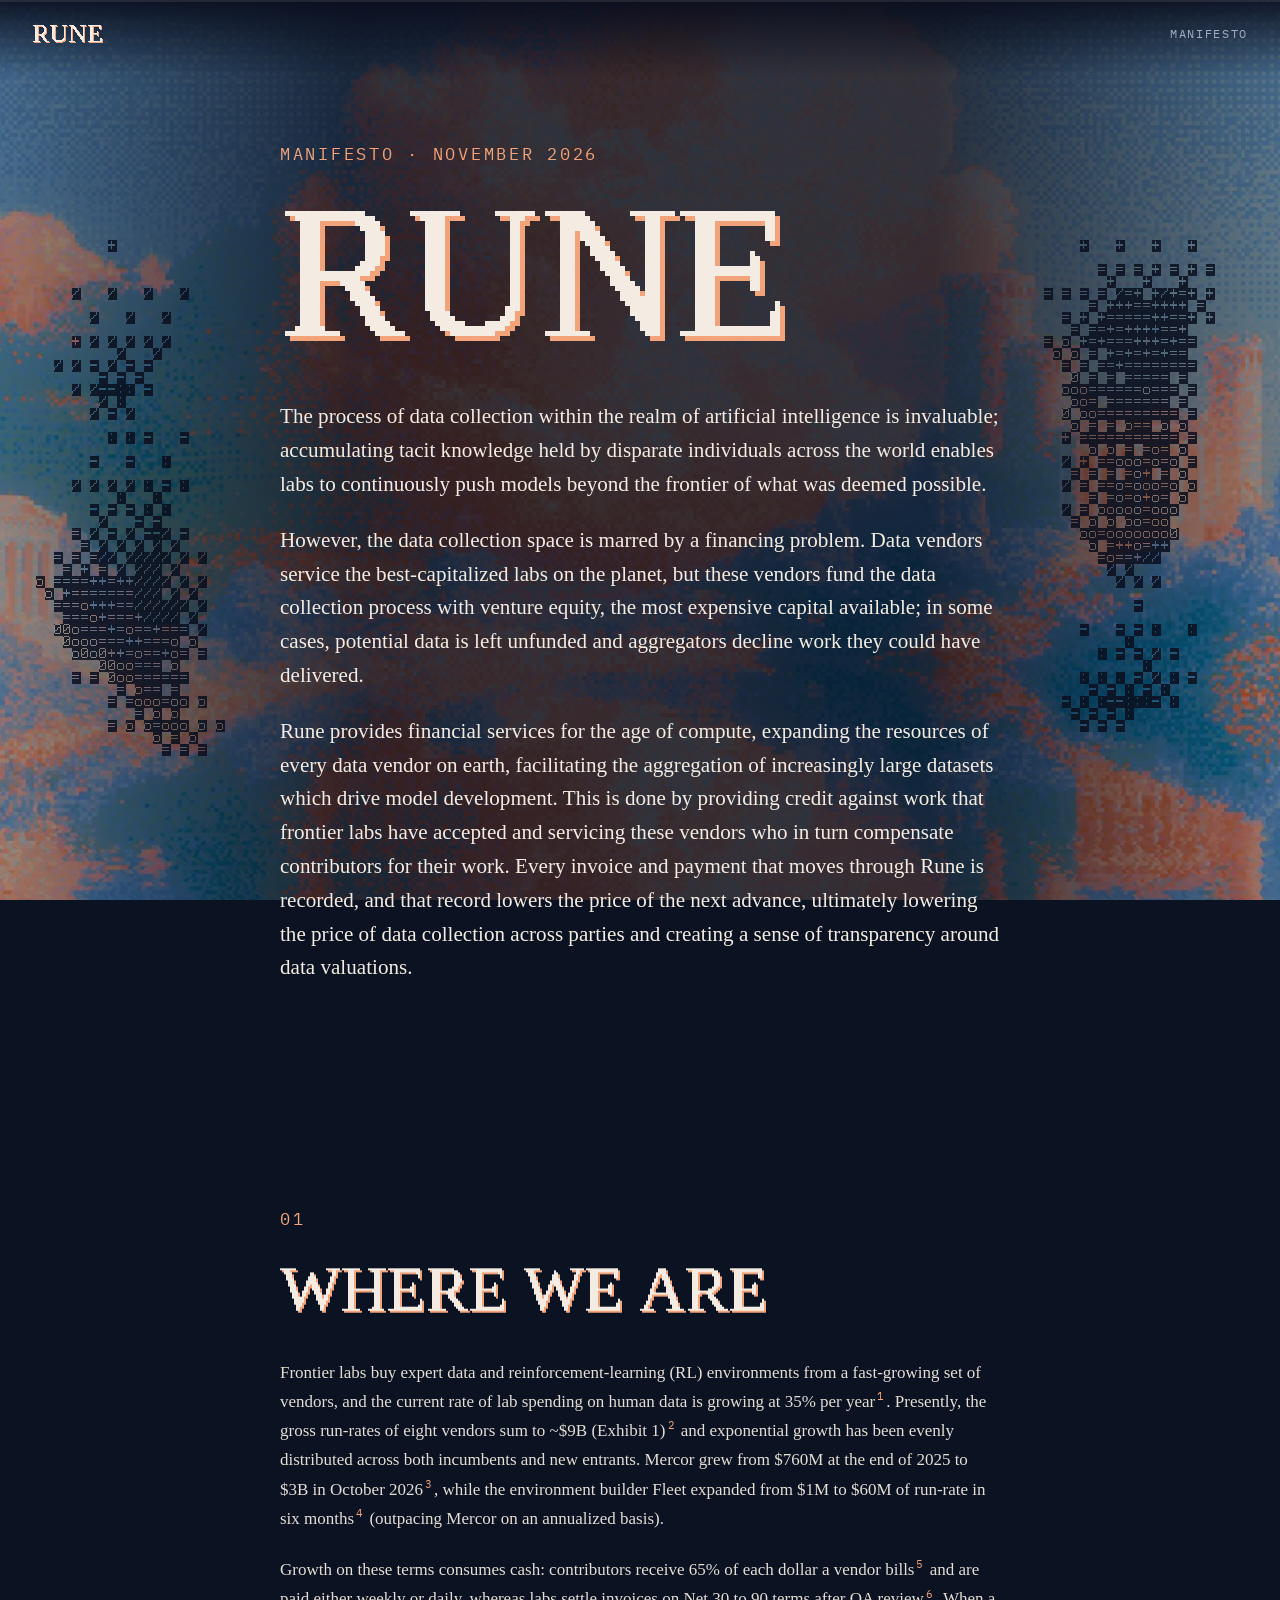
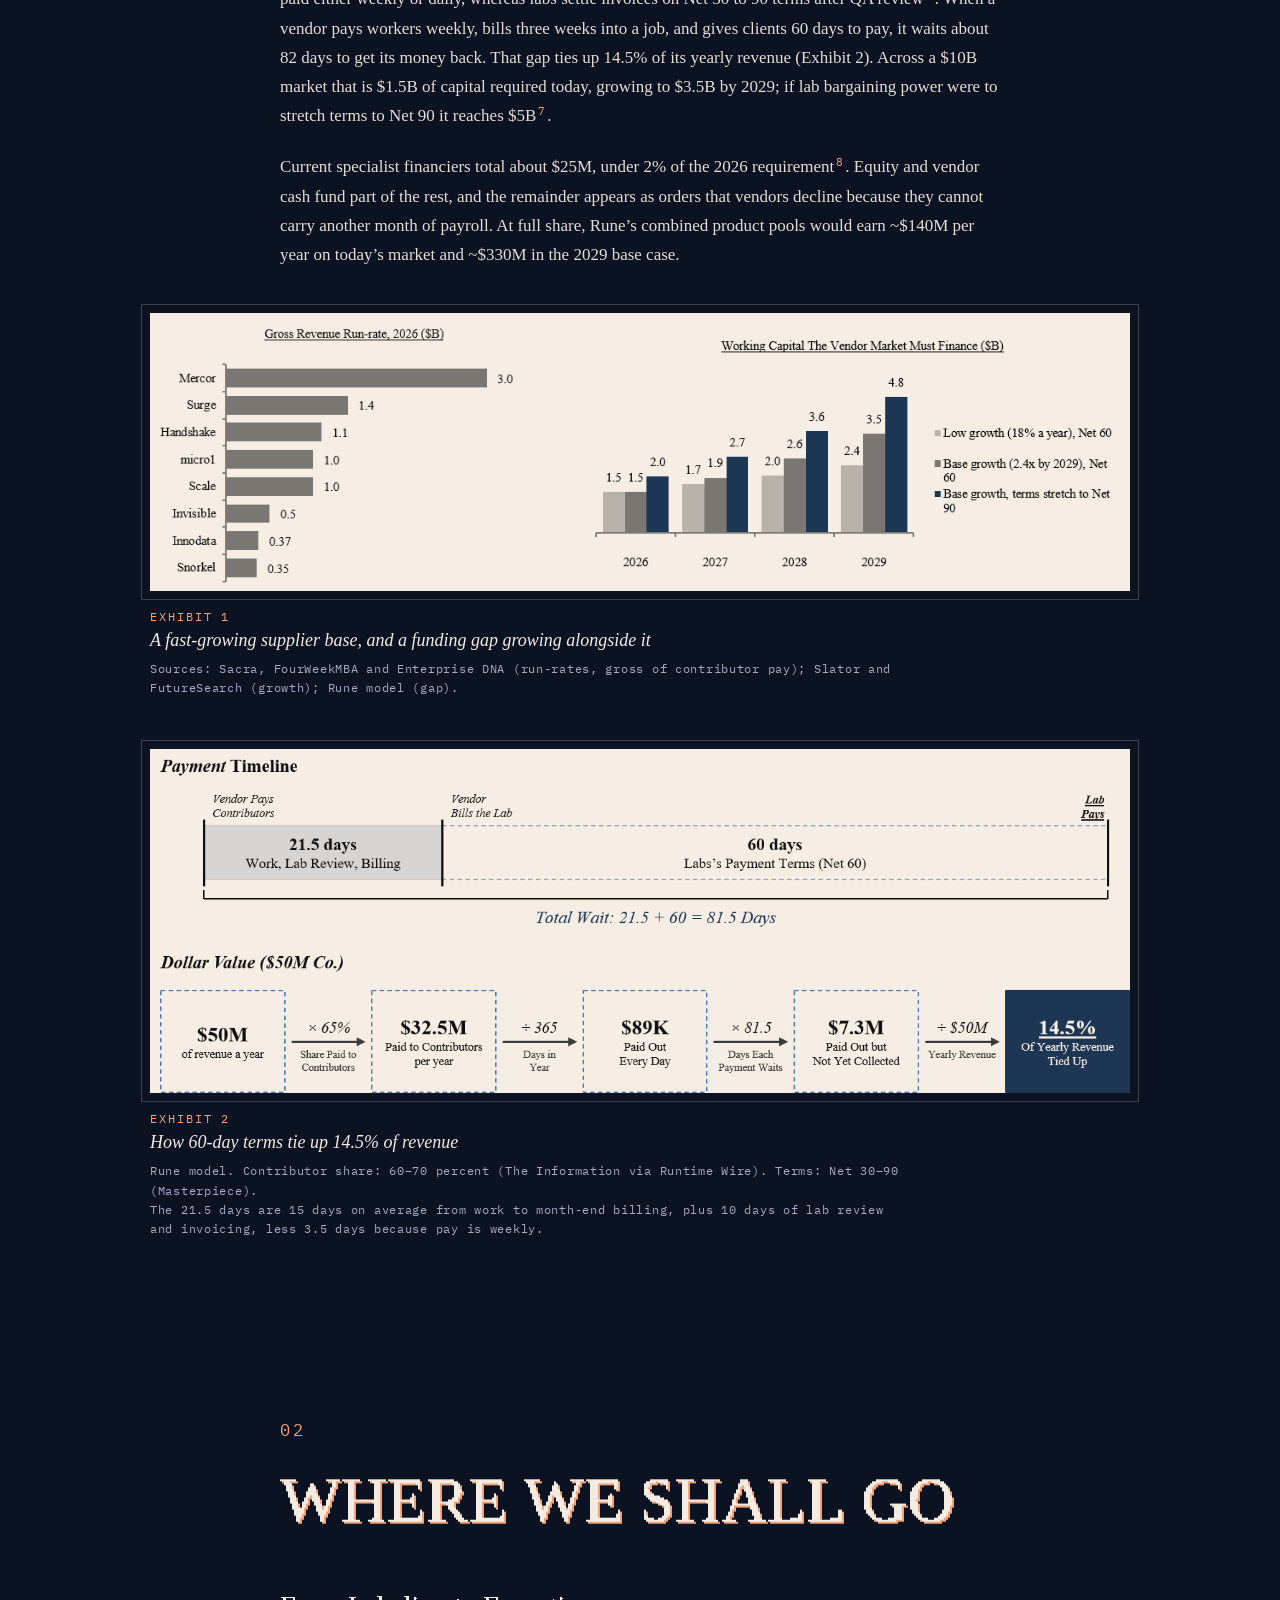
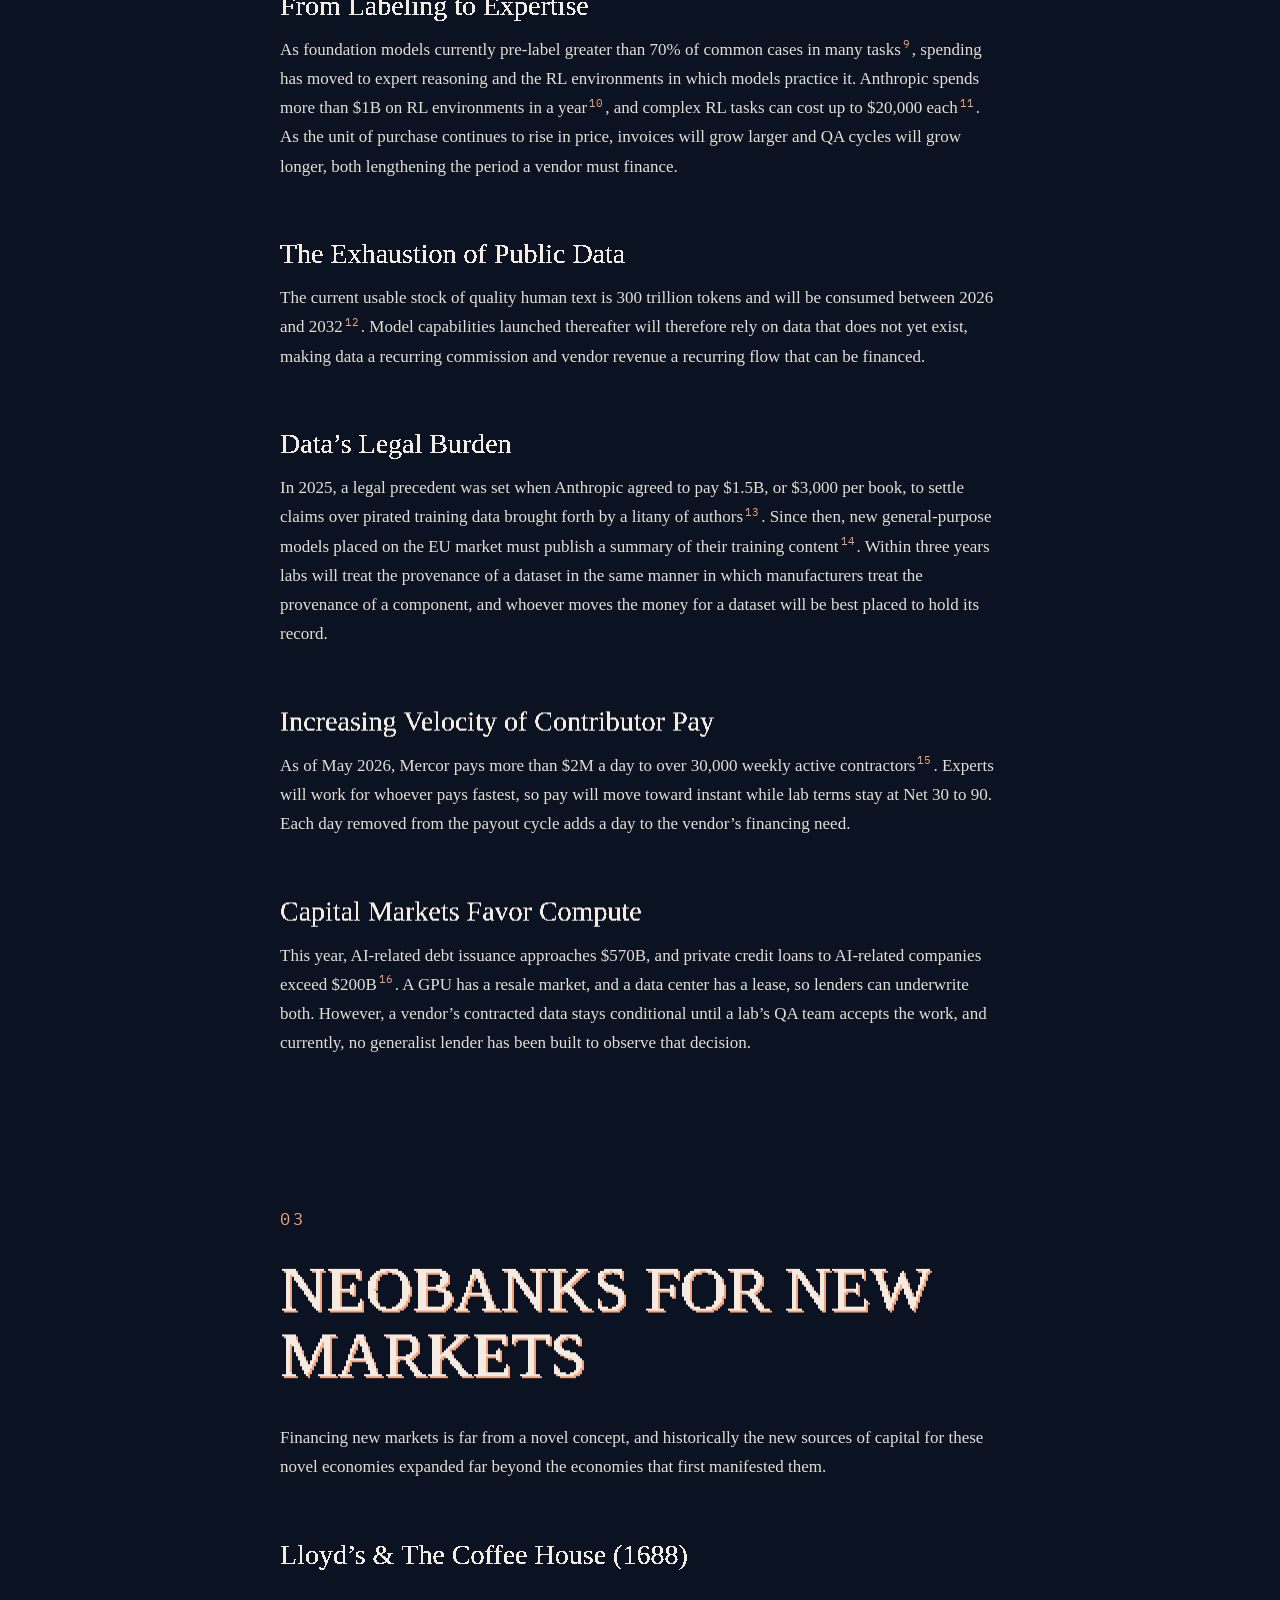
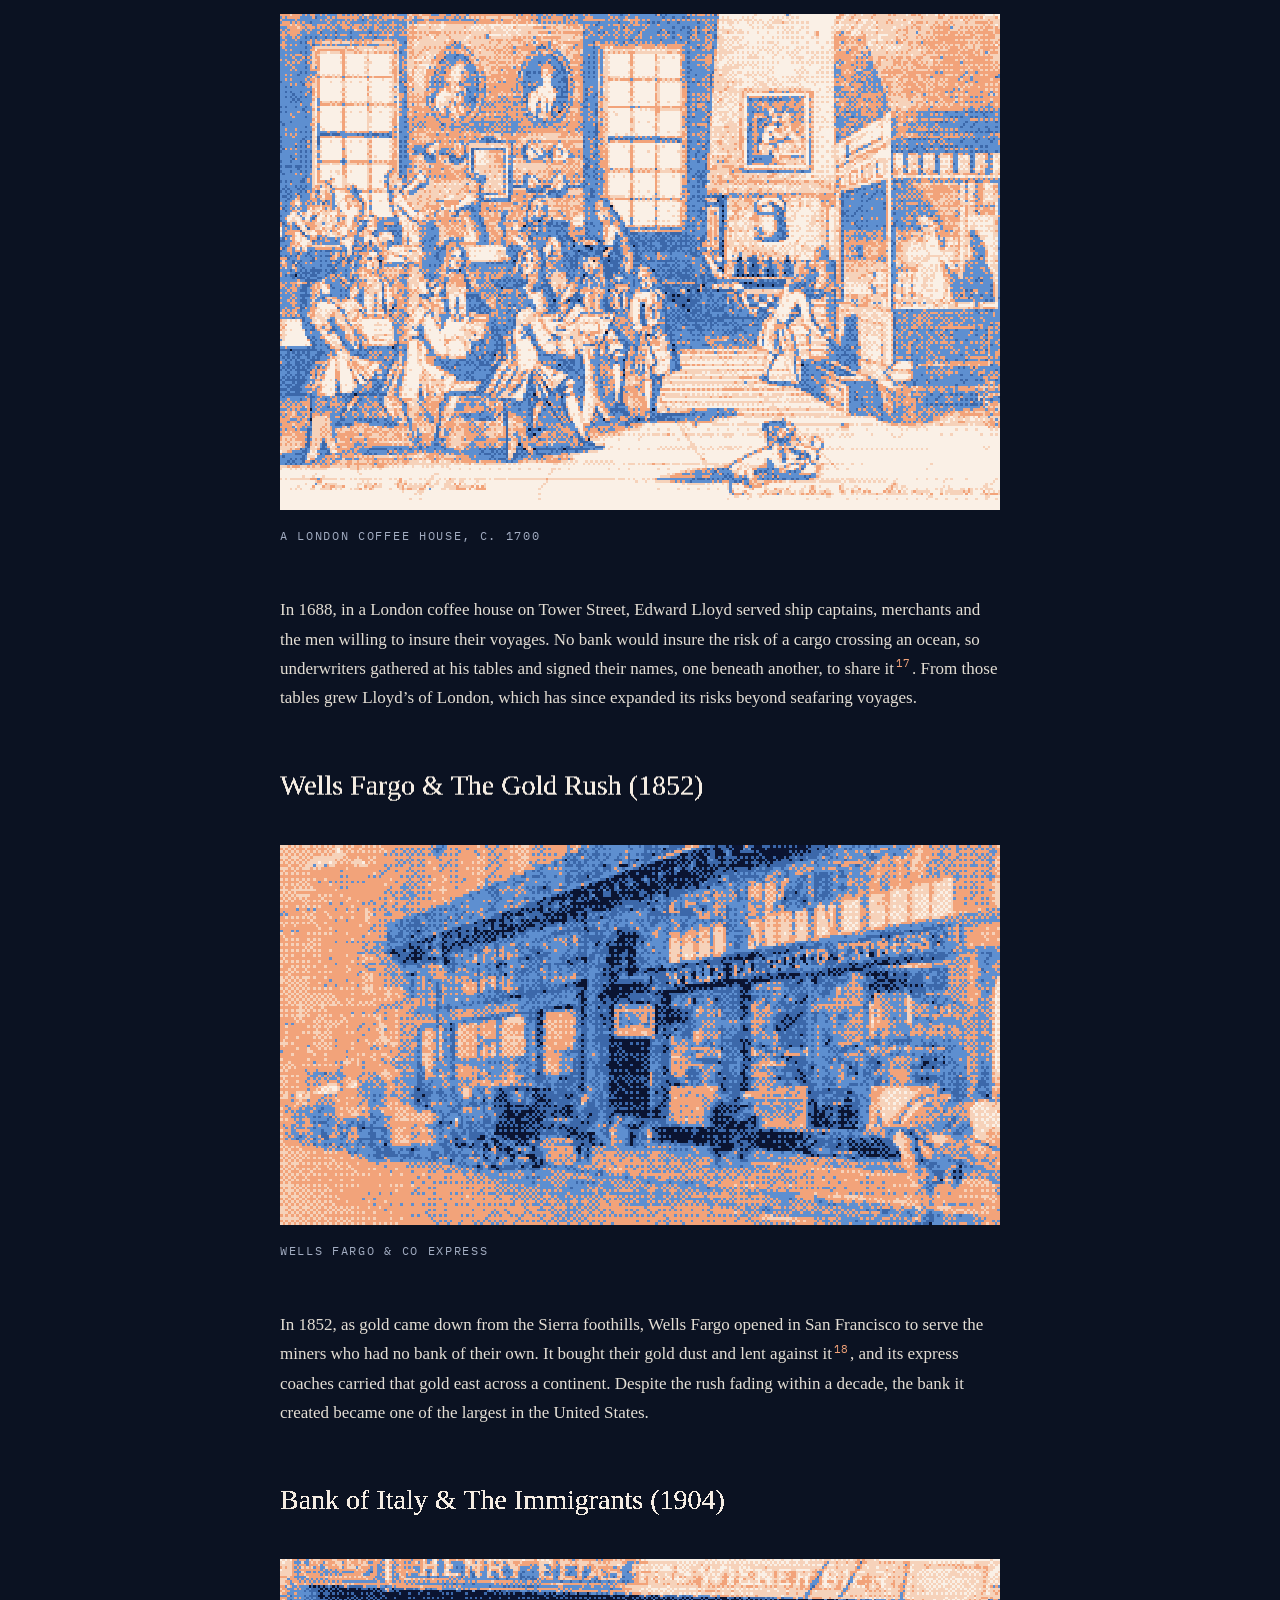
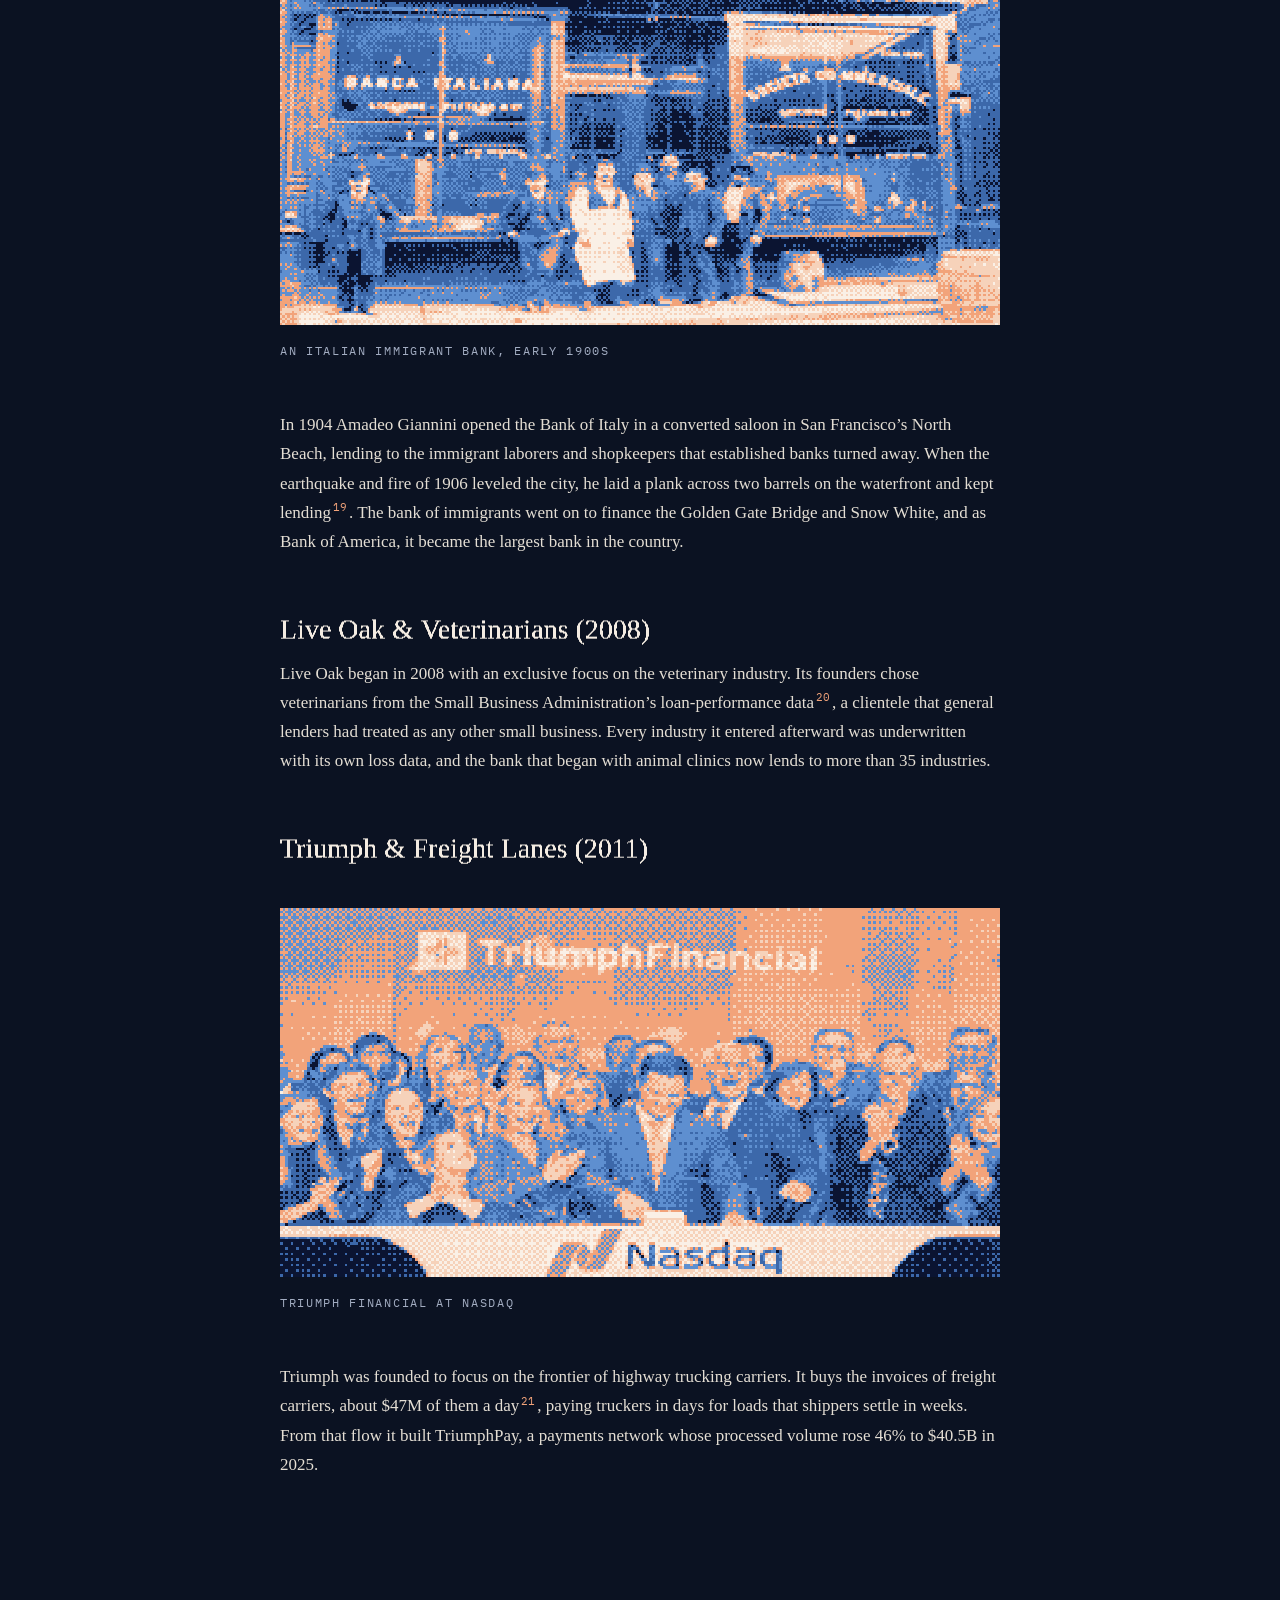
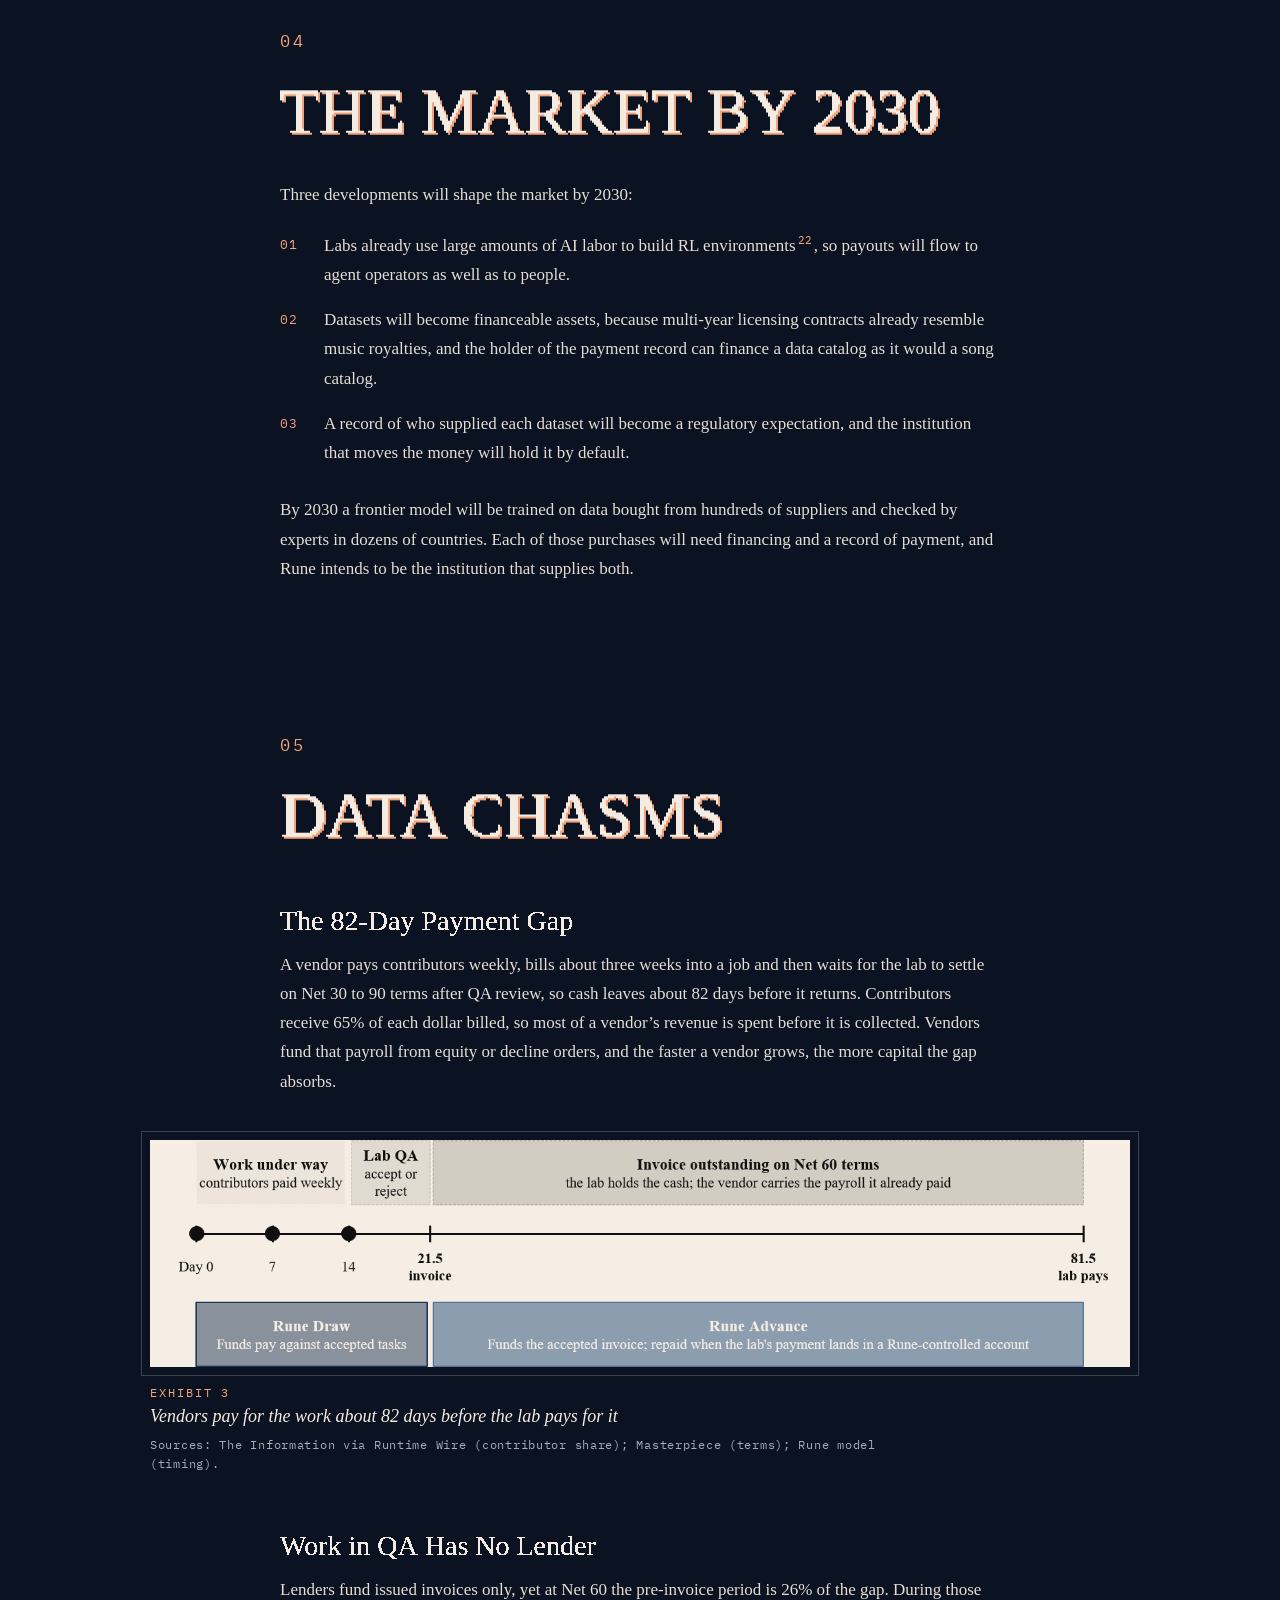
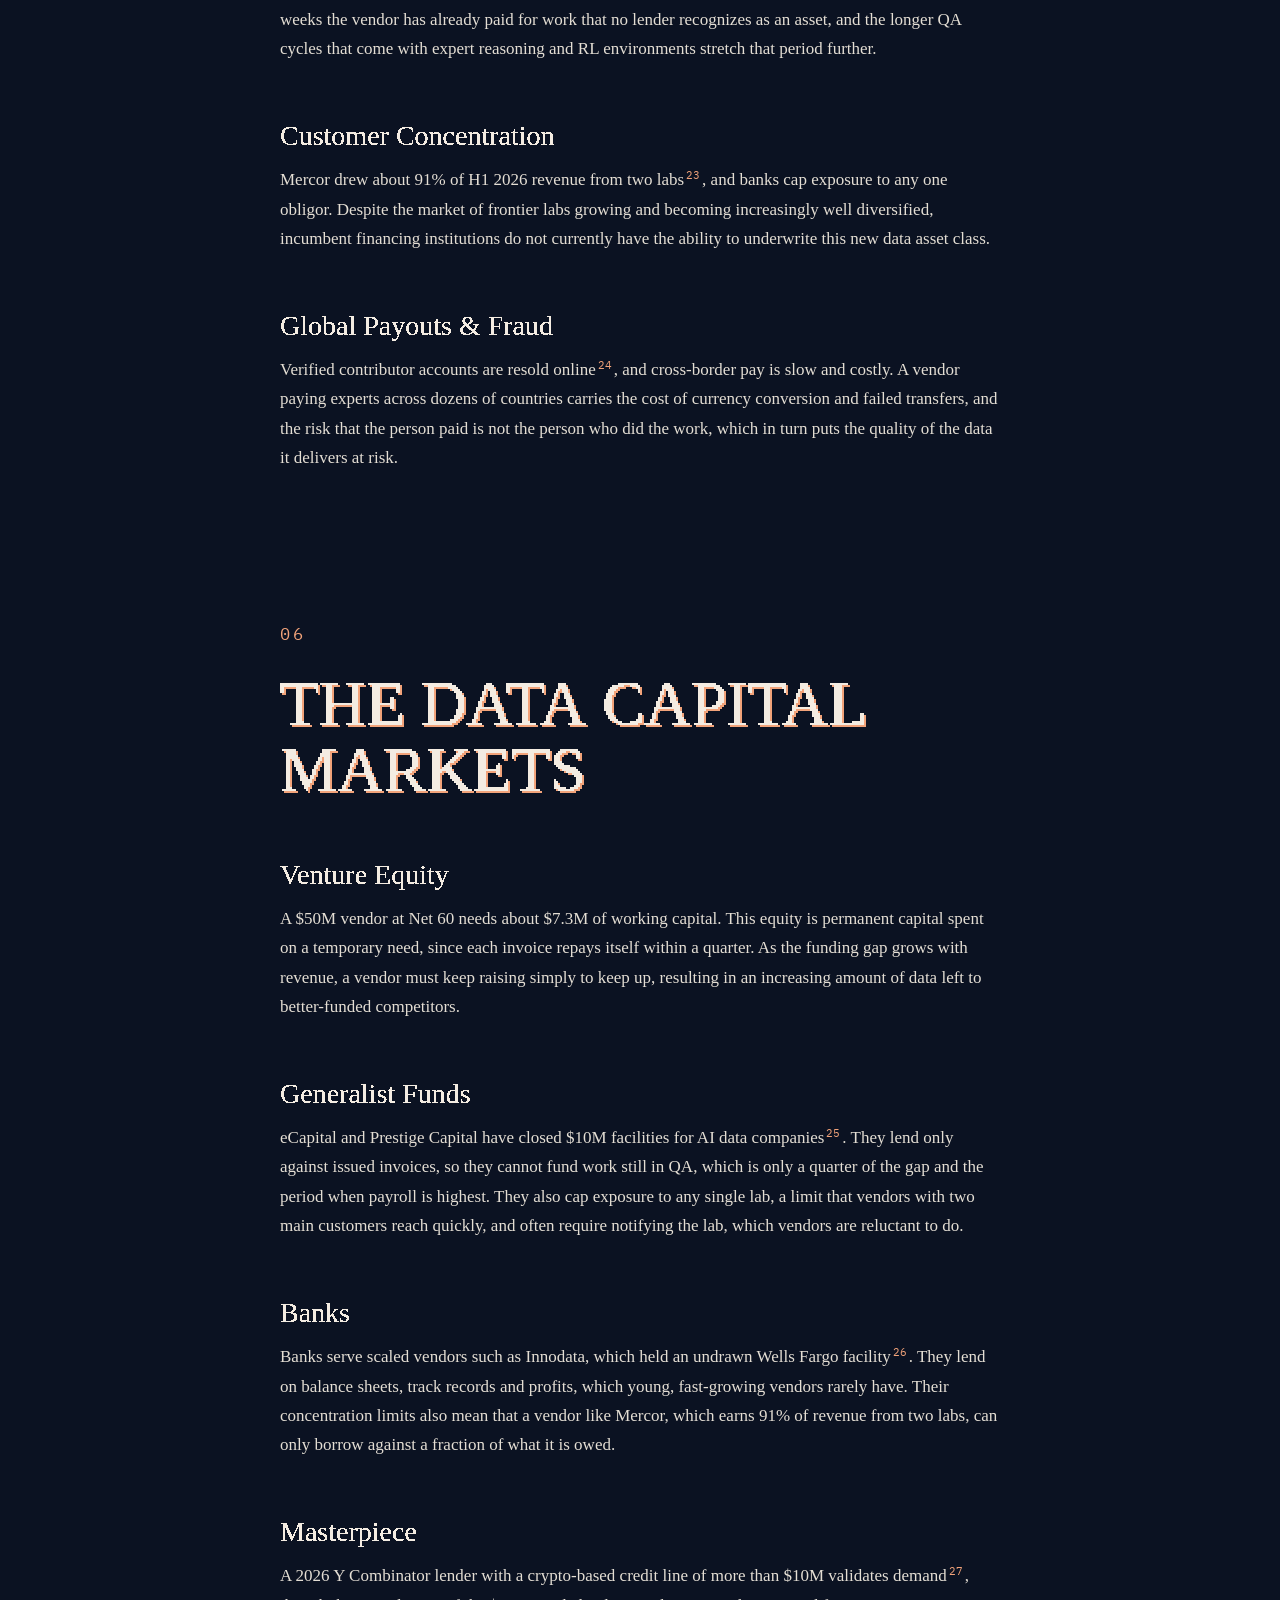
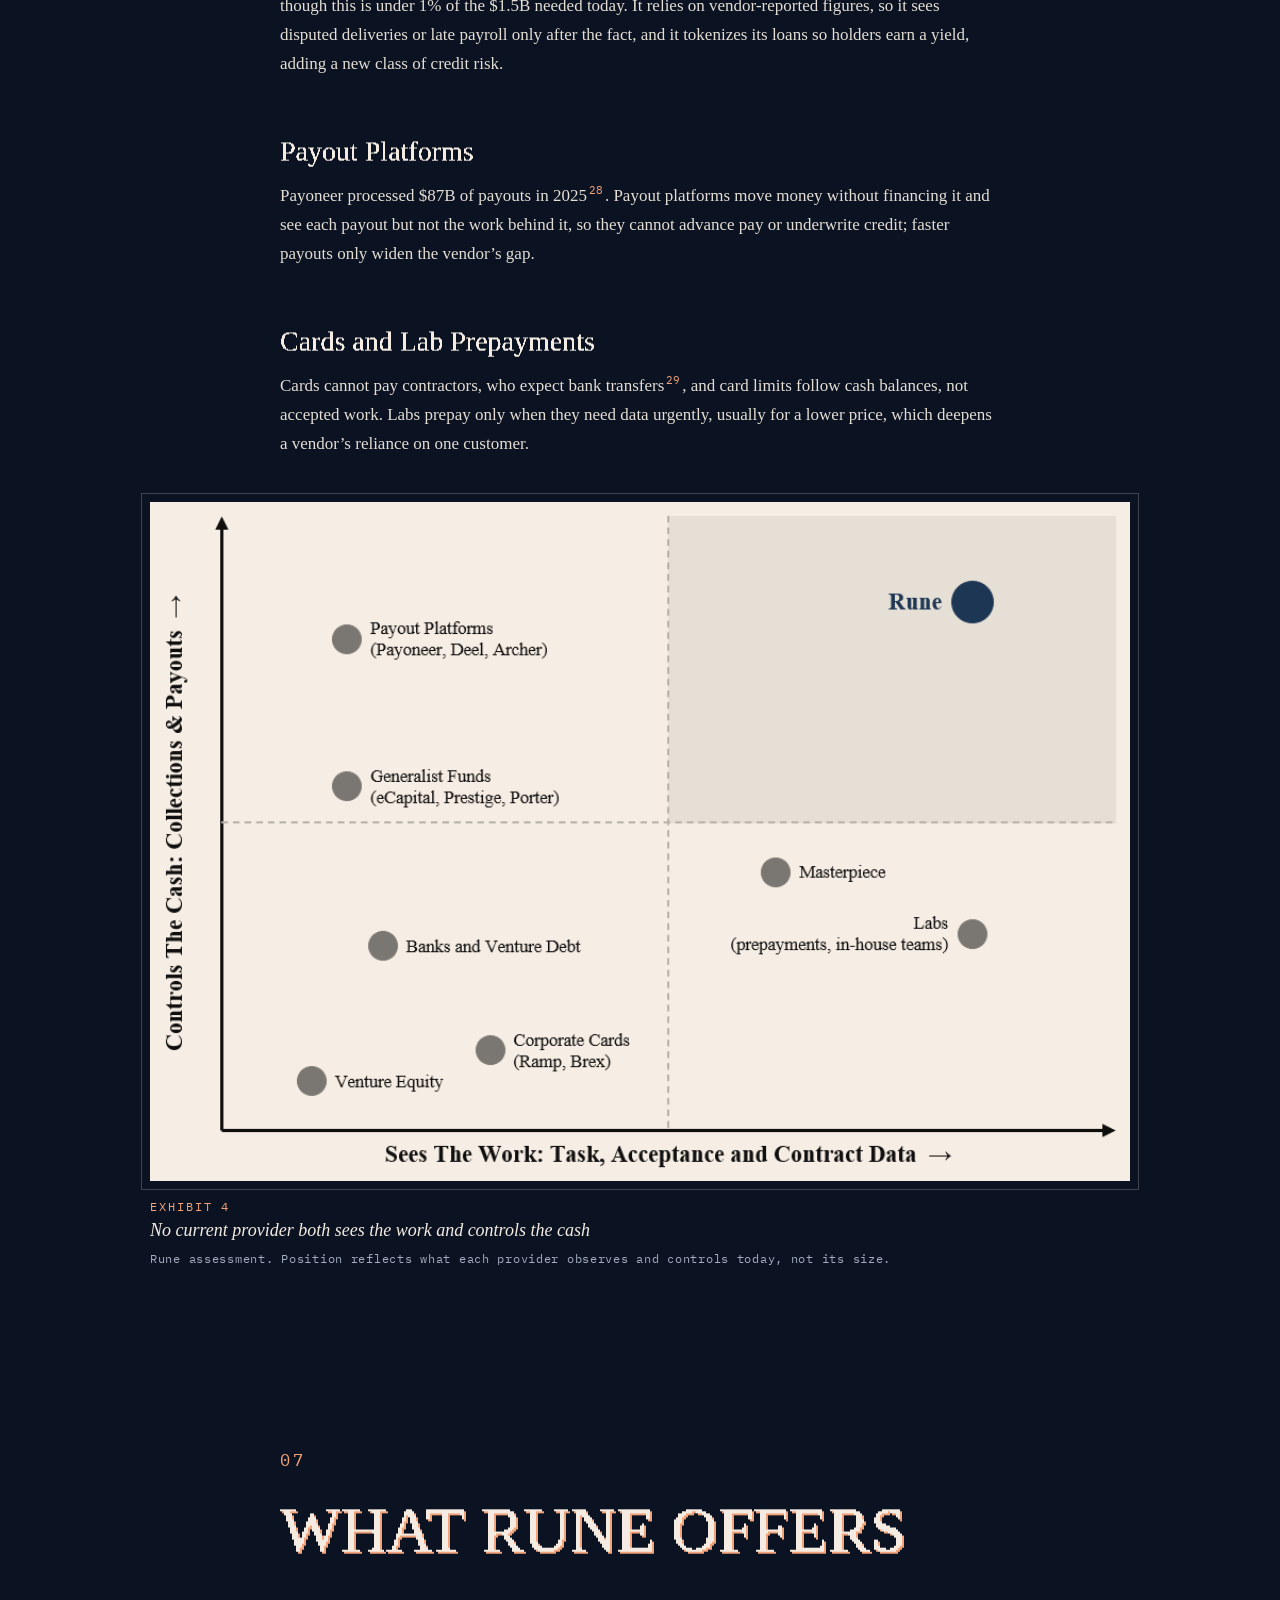
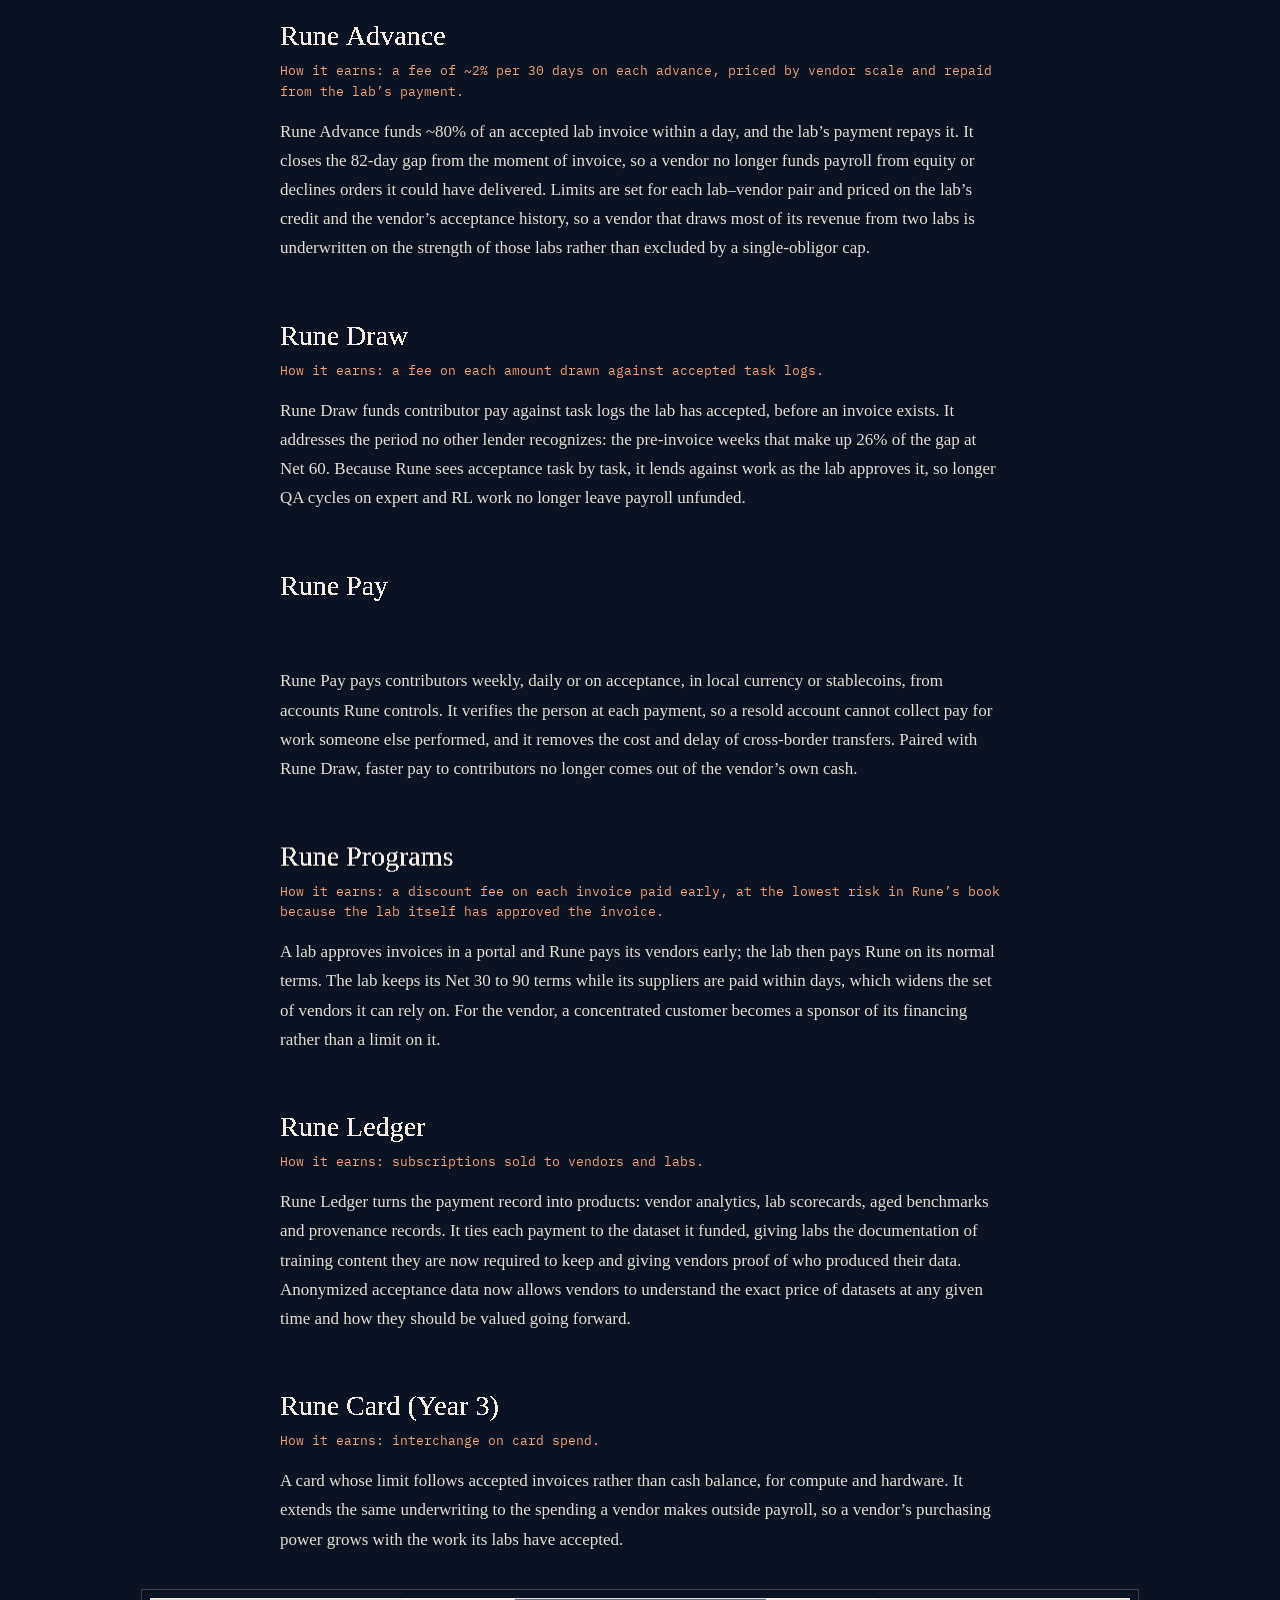
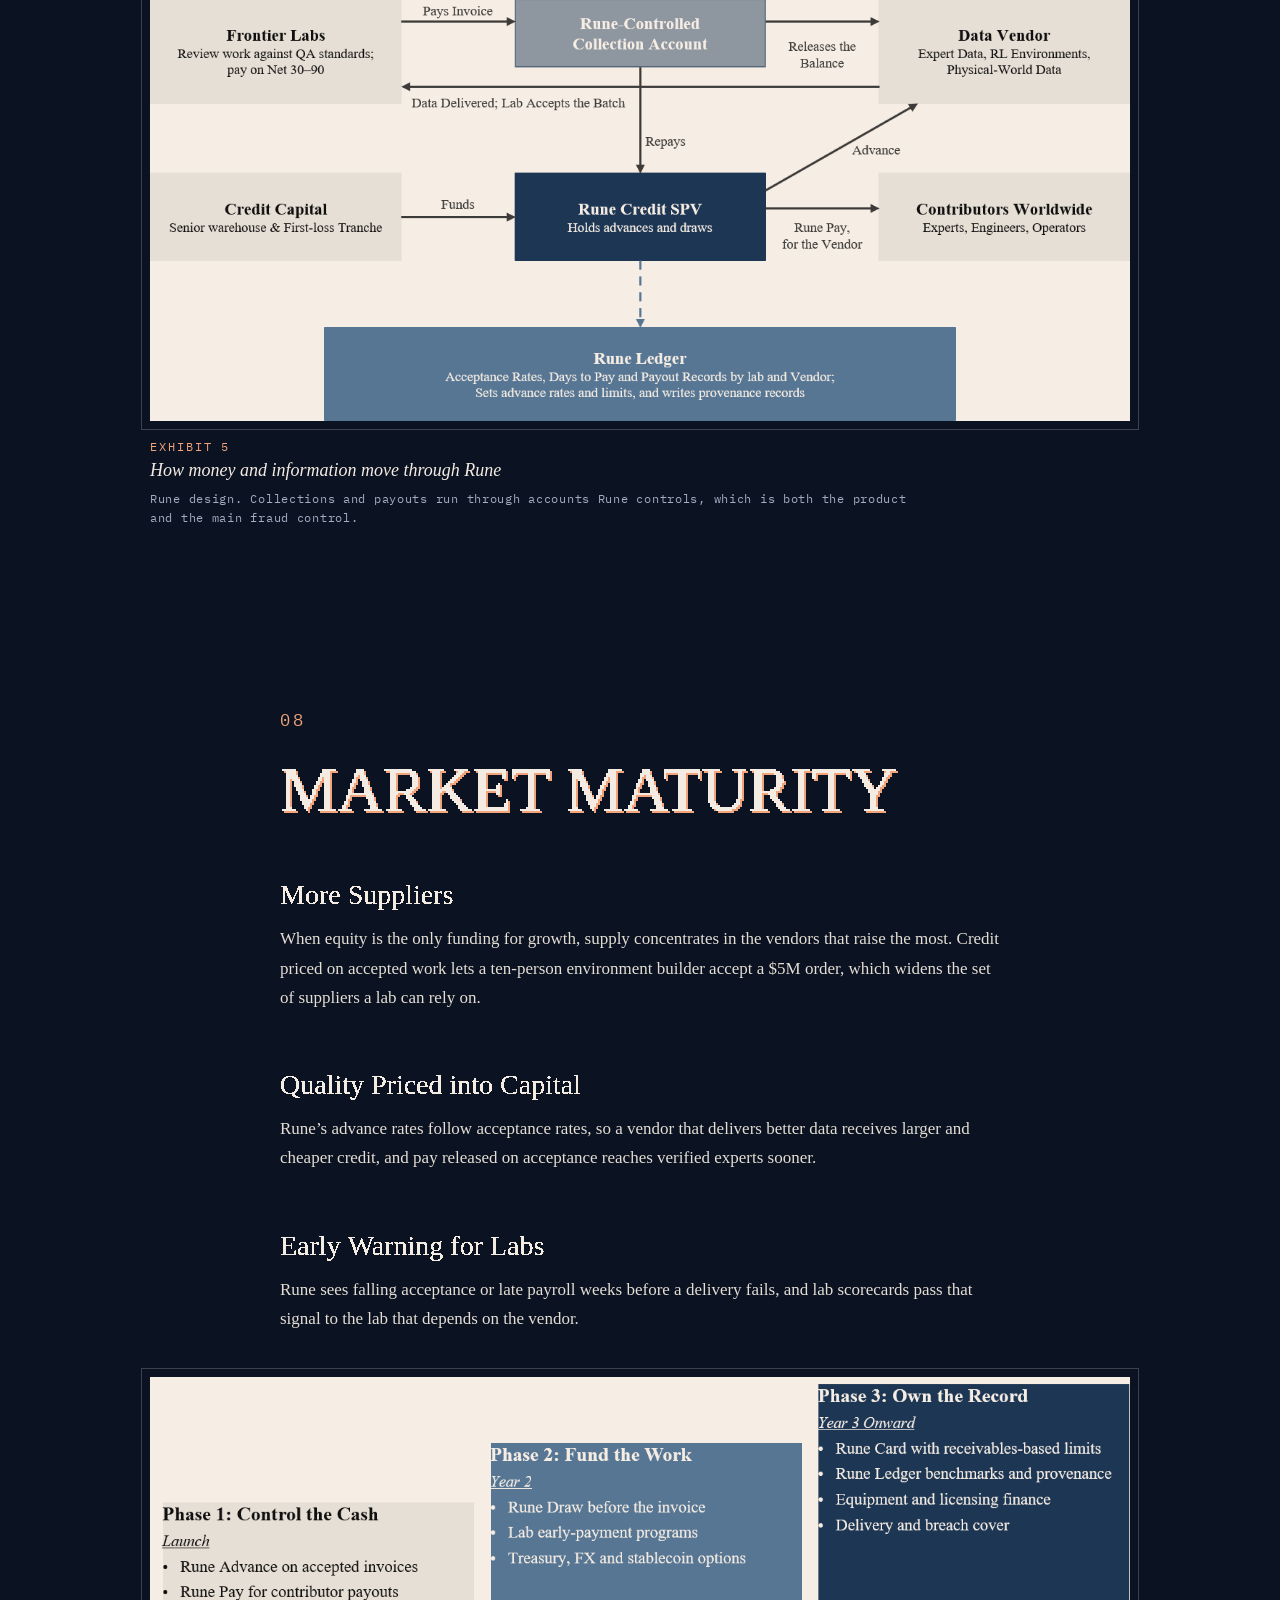
==== commit bd31196e: "Serve the site at runecapital.co Adds the CNAME file for the custom domain and canonical links.  Co-" ====
--- a/manifesto/index.html
+++ b/manifesto/index.html
@@ -5,6 +5,8 @@
 <meta name="viewport" content="width=device-width, initial-scale=1">
 <title>Manifesto — RUNE</title>
 <meta name="description" content="The RUNE manifesto. Financial Services for the Compute Age.">
+<link rel="canonical" href="https://runecapital.co/manifesto/">
+<meta property="og:url" content="https://runecapital.co/manifesto/">
 <meta property="og:title" content="RUNE — Manifesto">
 <meta property="og:description" content="Financial Services for the Compute Age">
 <link rel="icon" href="../favicon.svg" type="image/svg+xml">
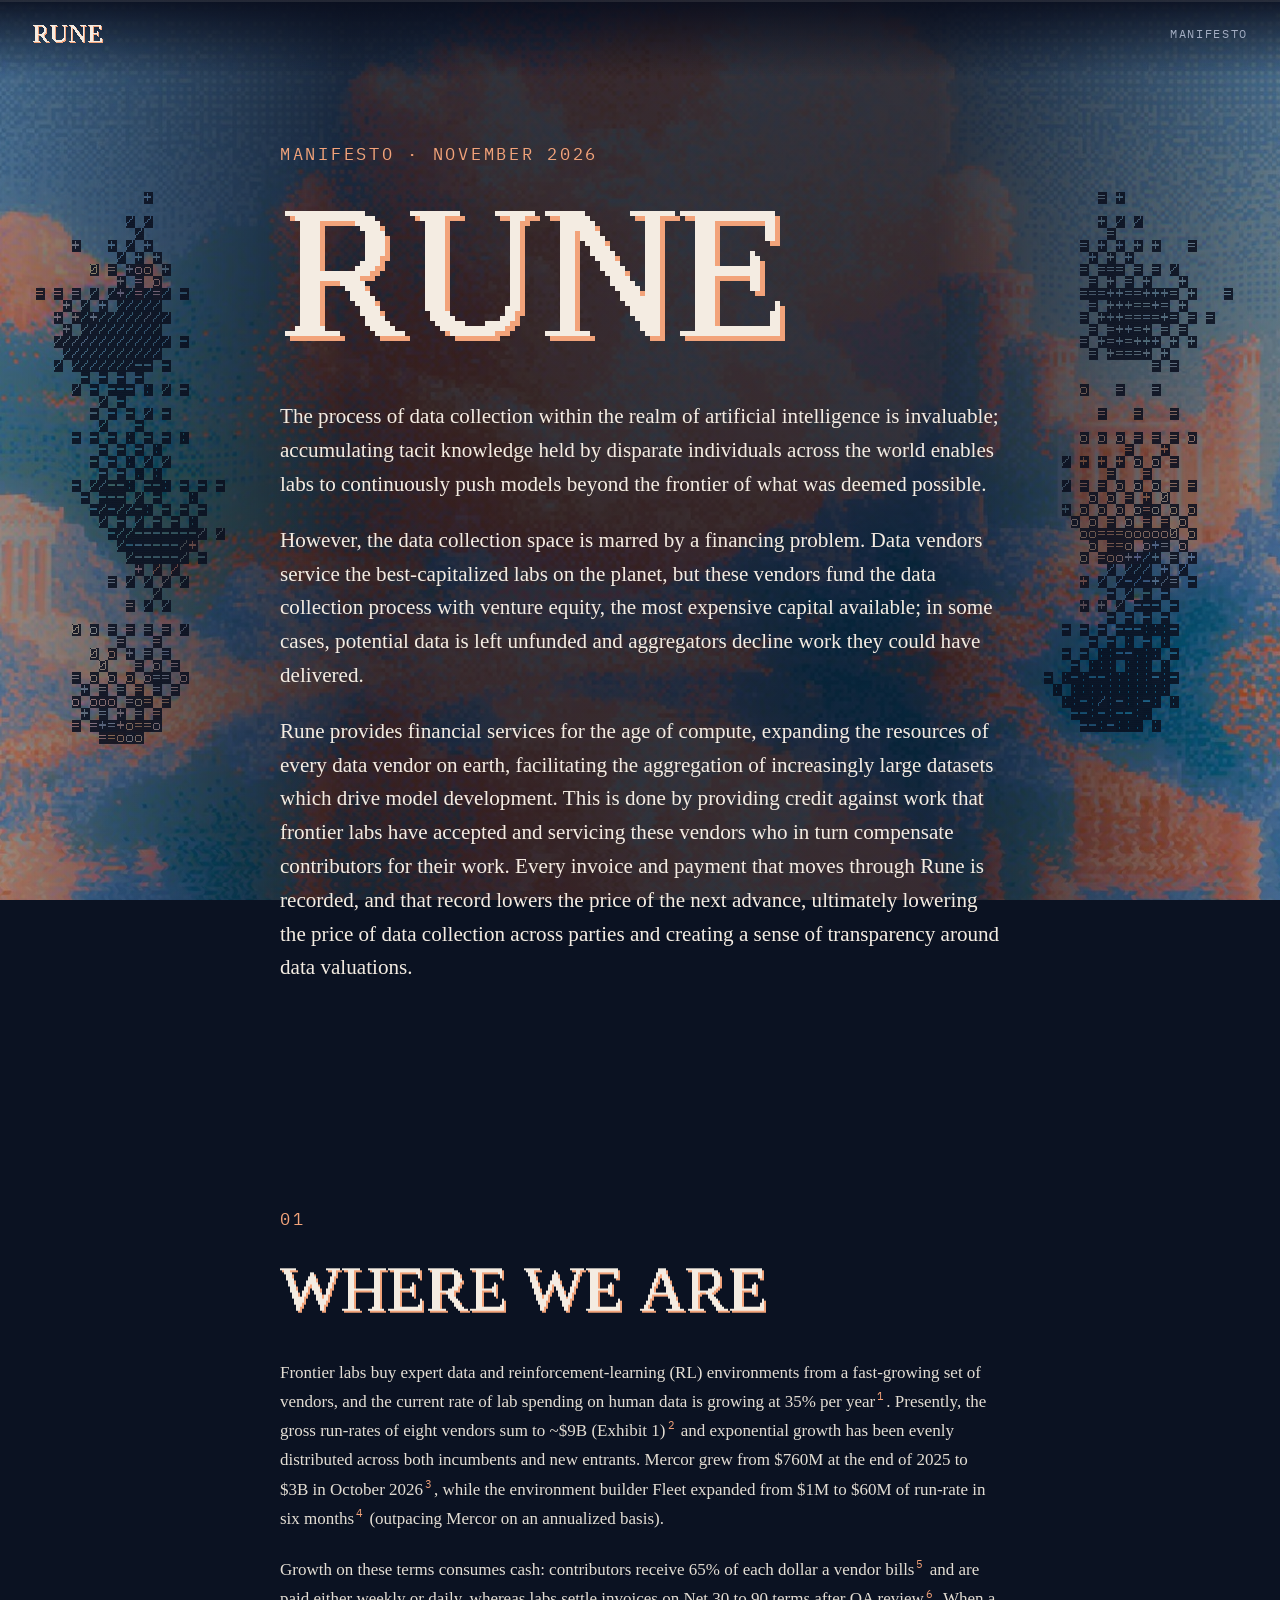
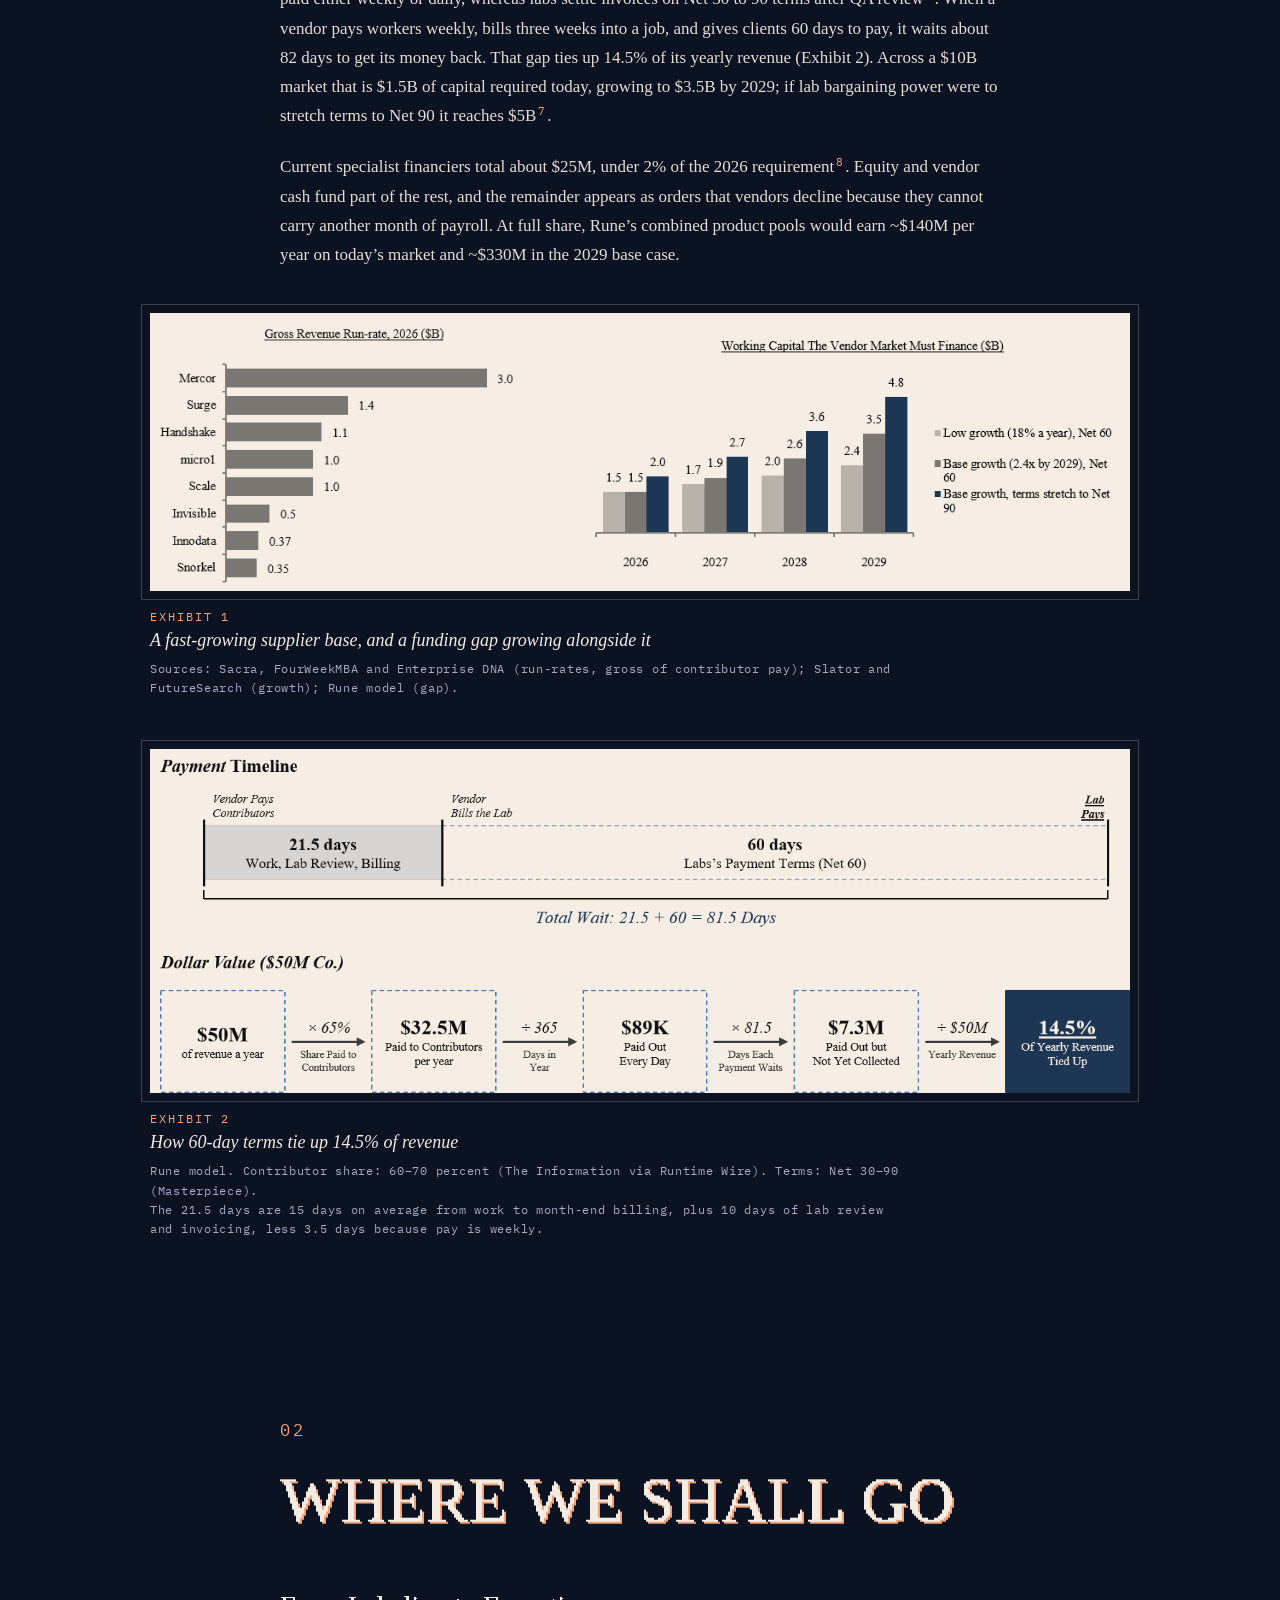
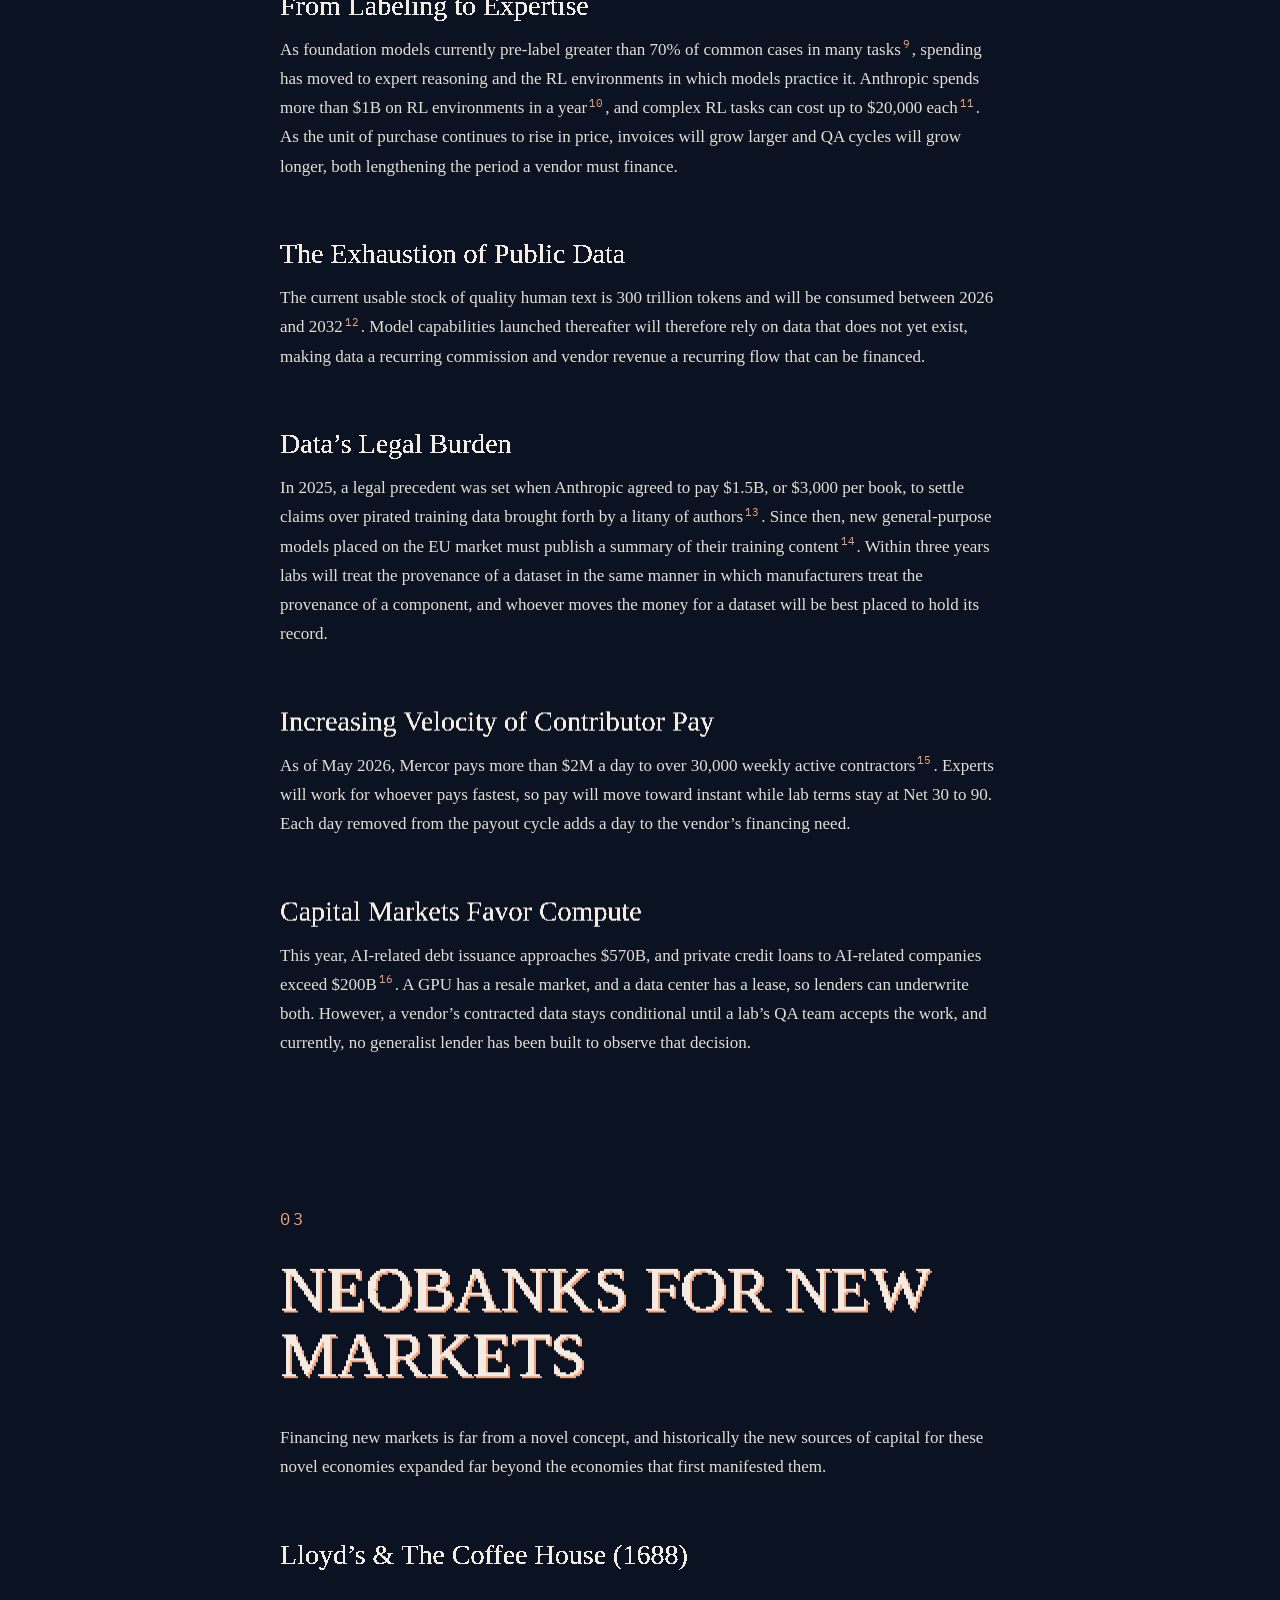
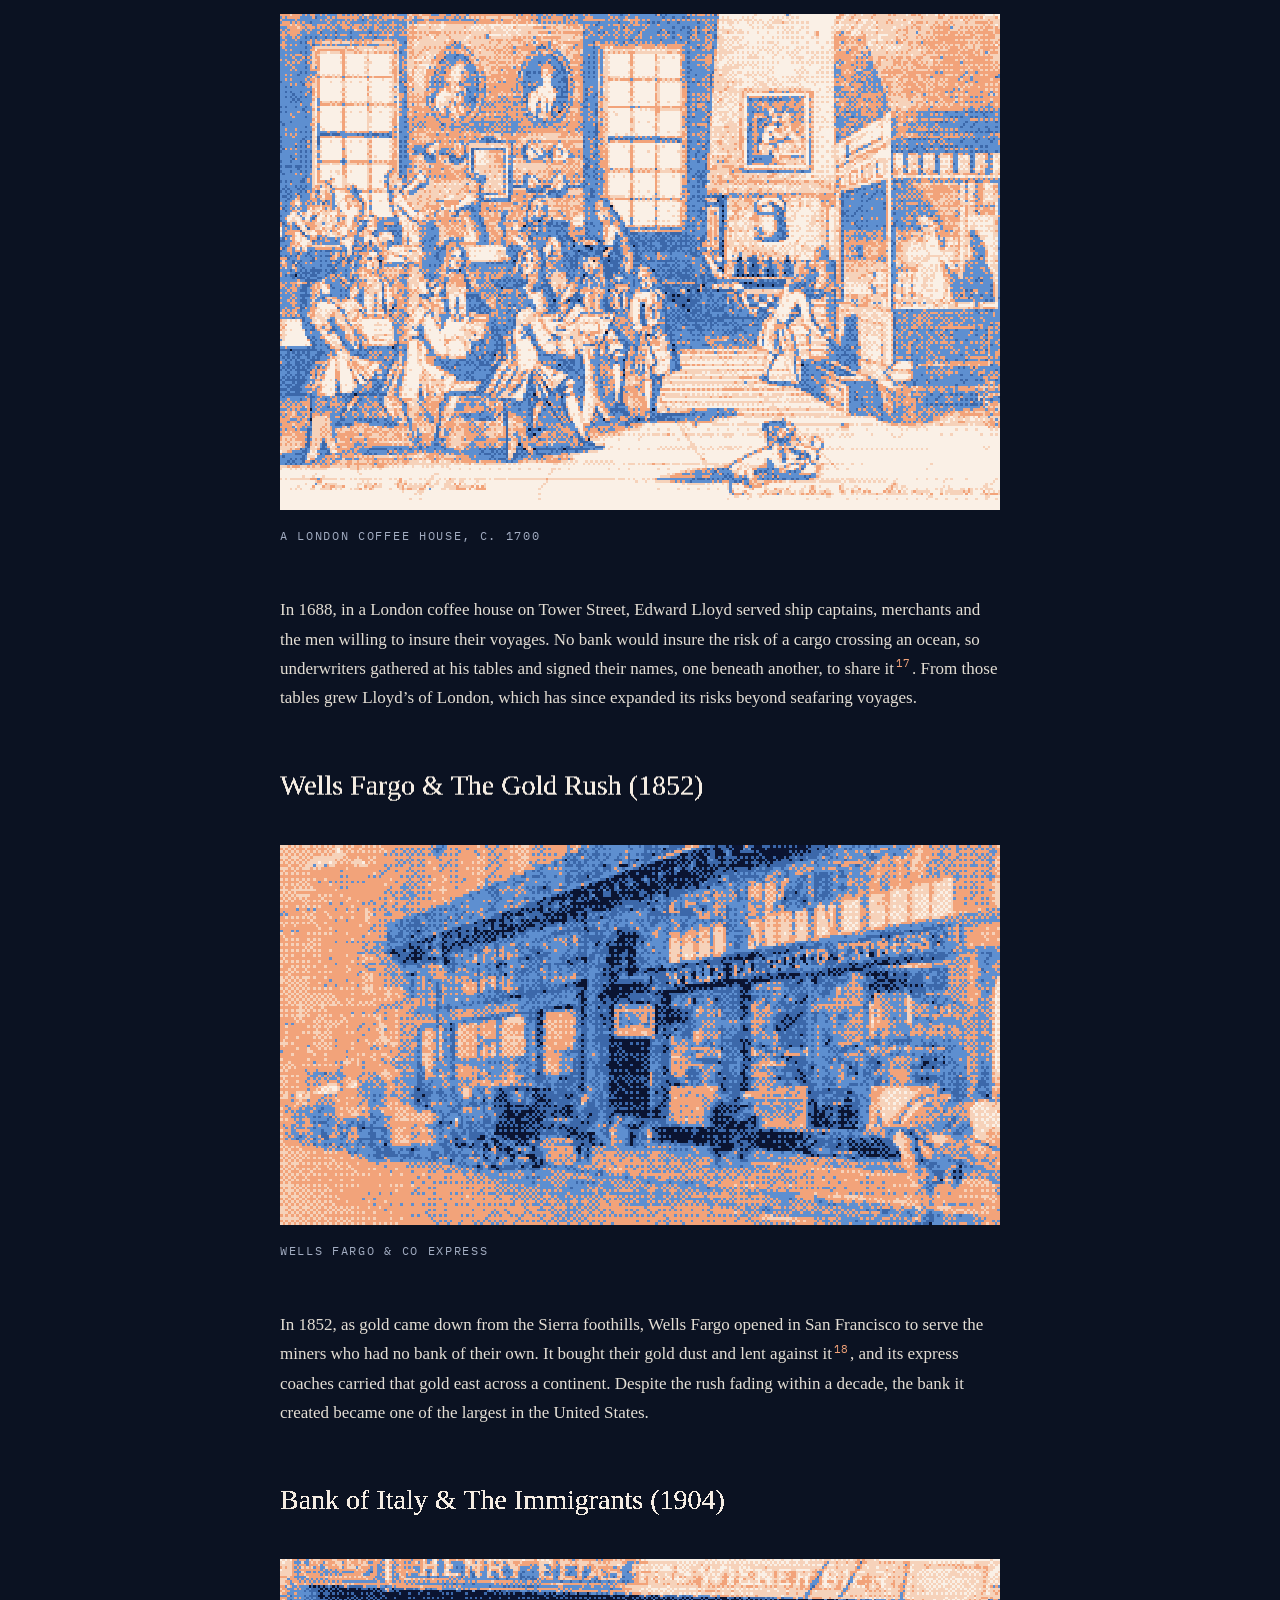
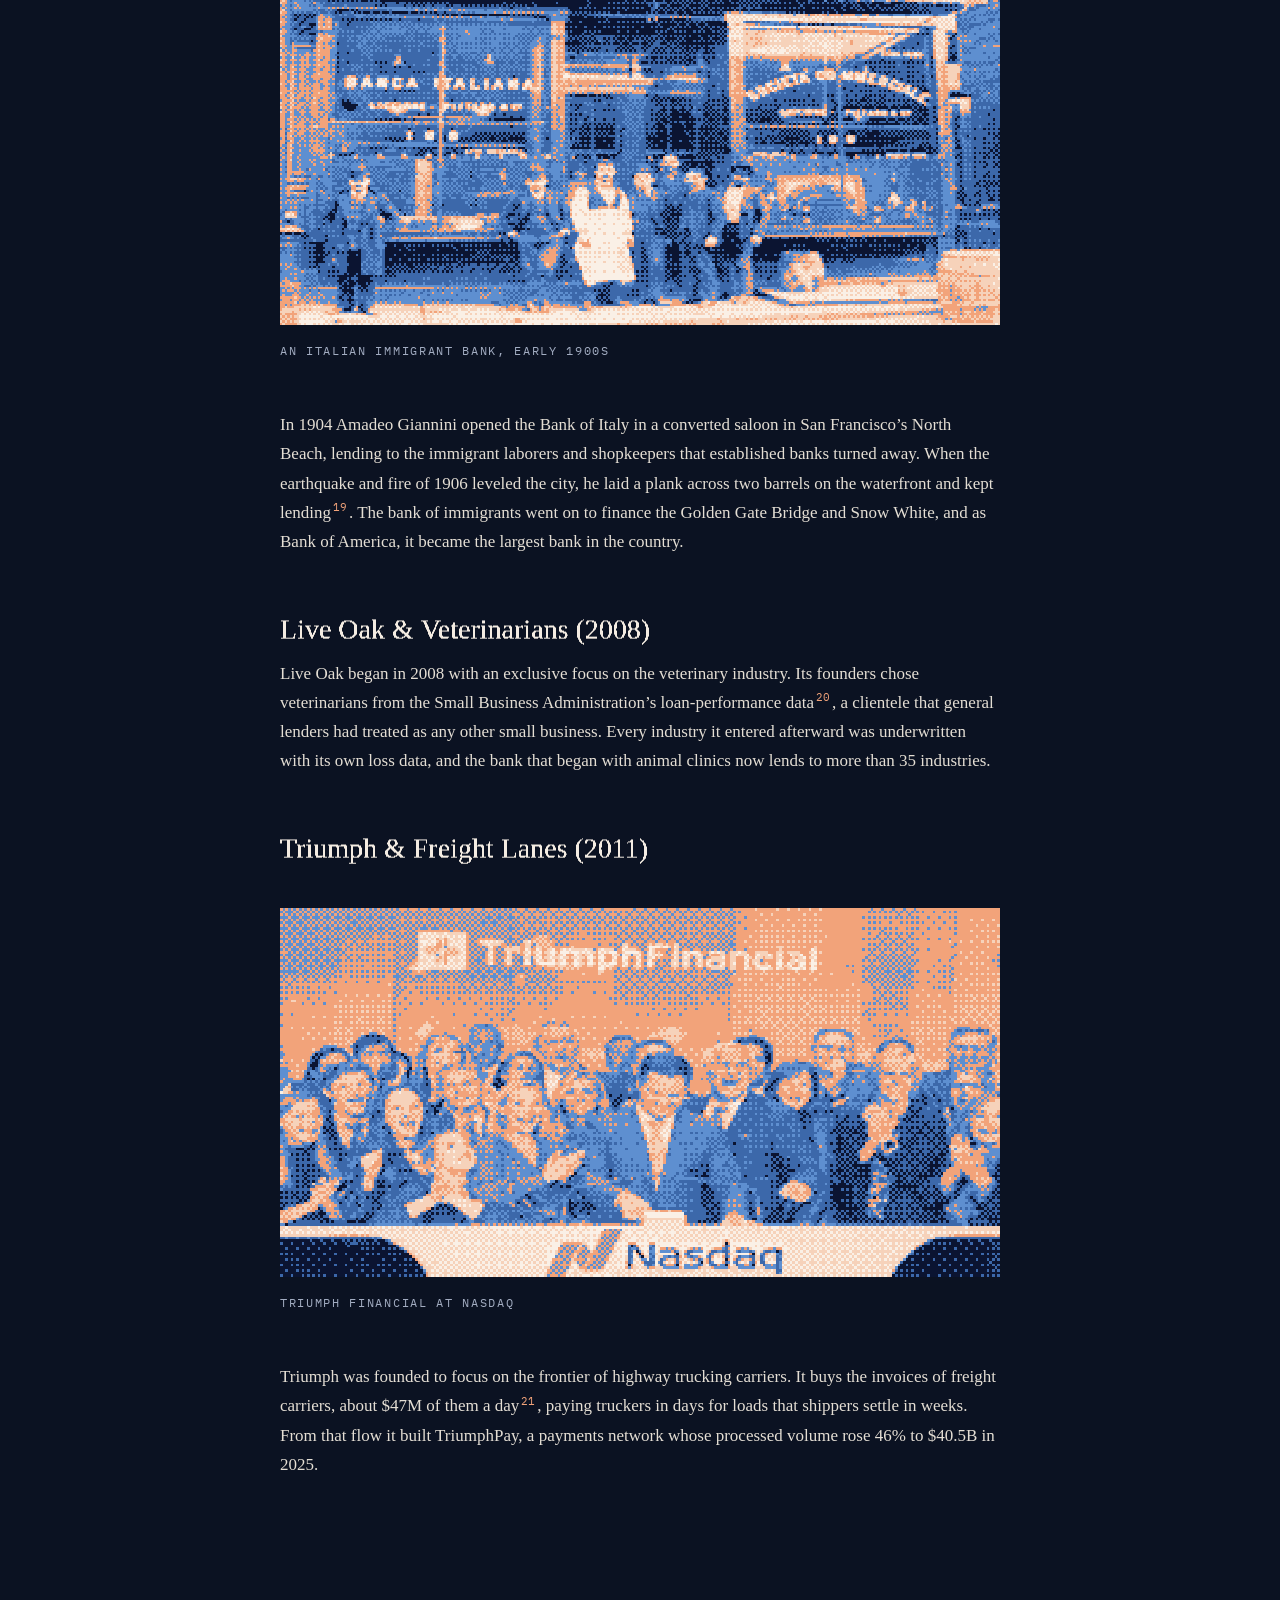
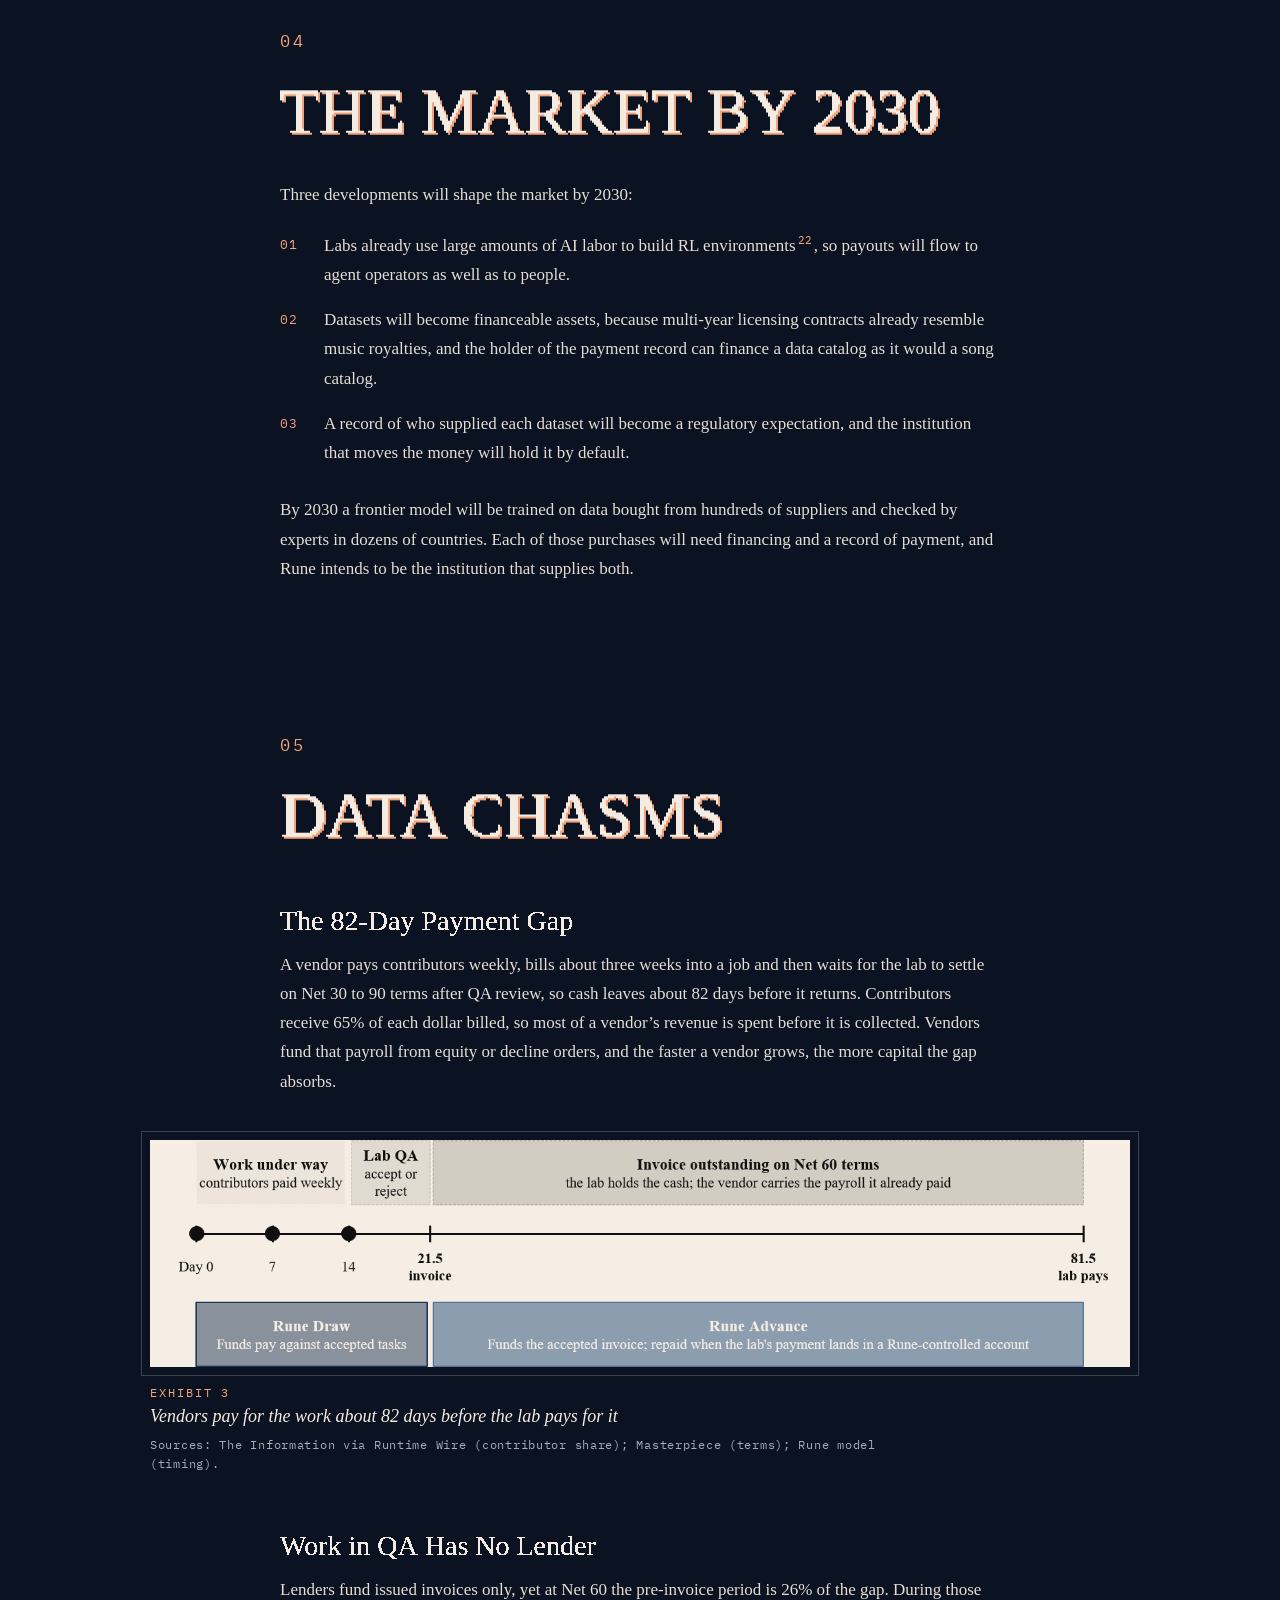
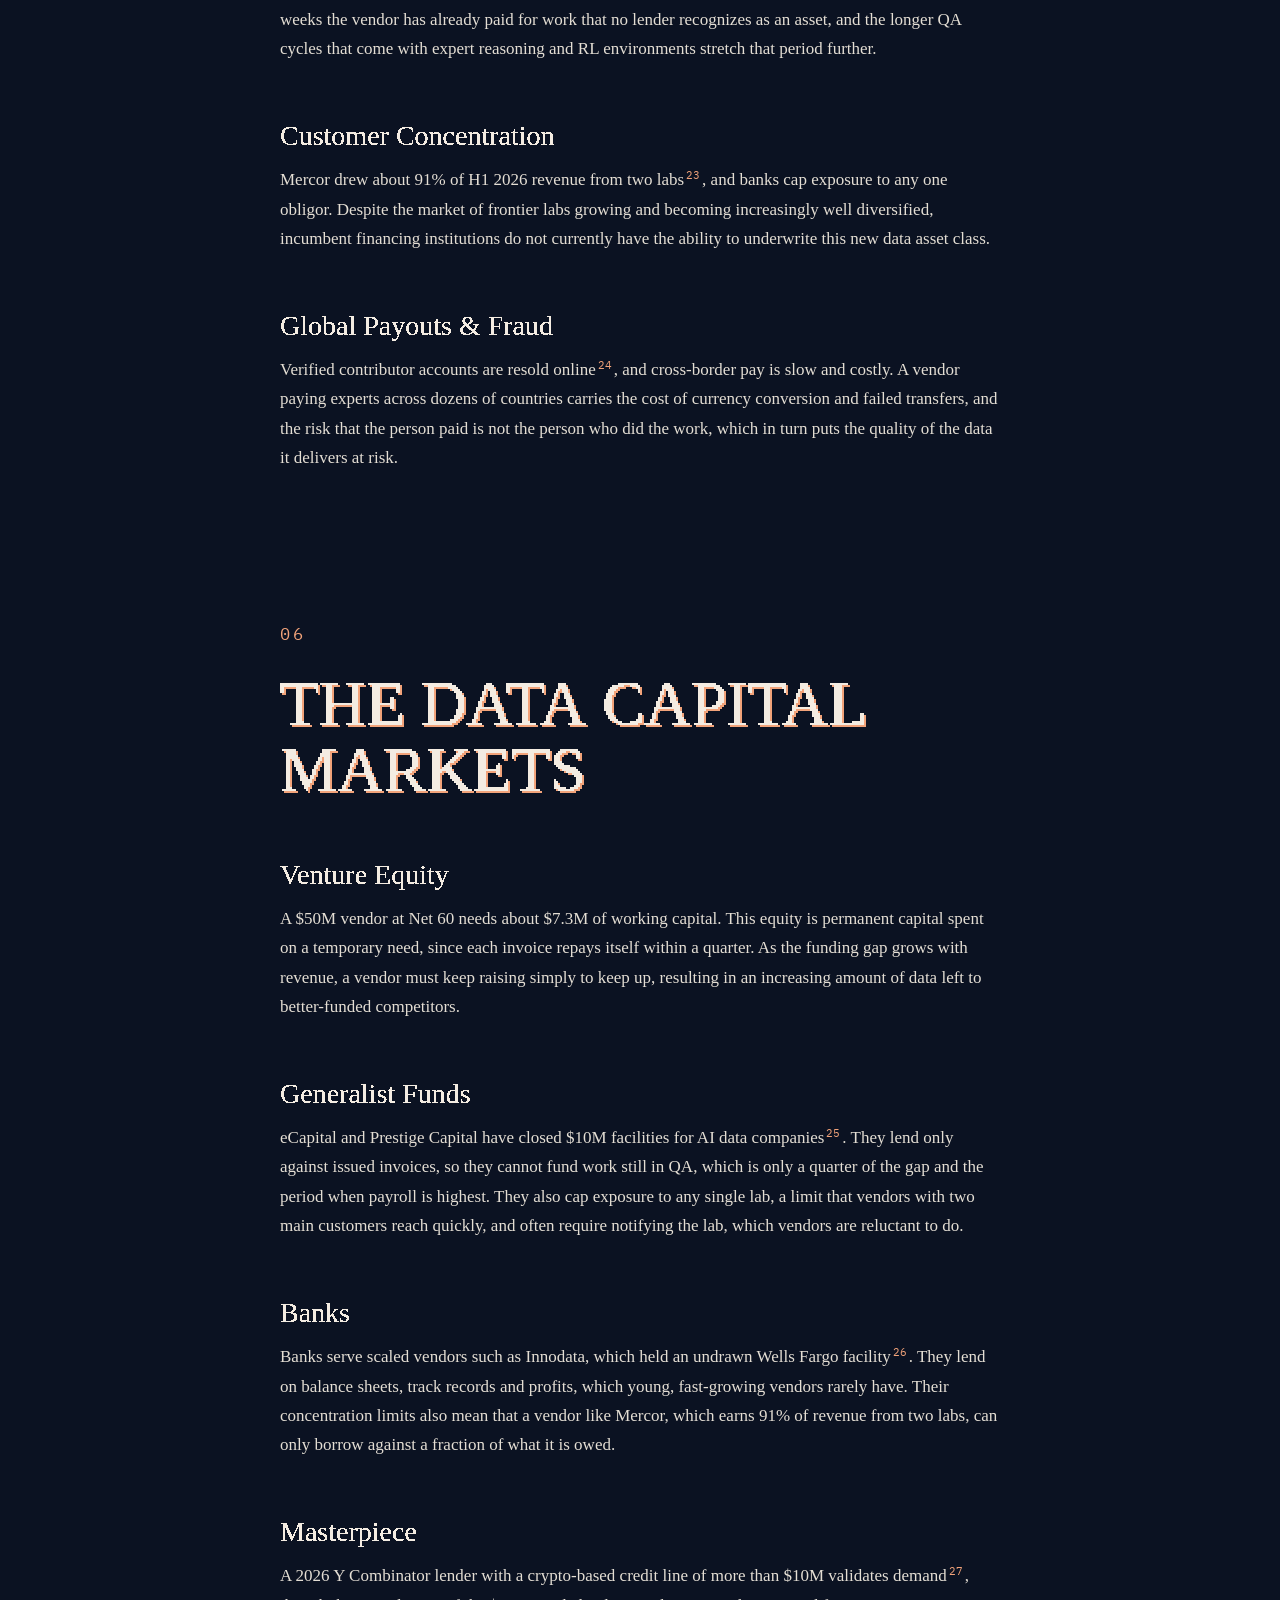
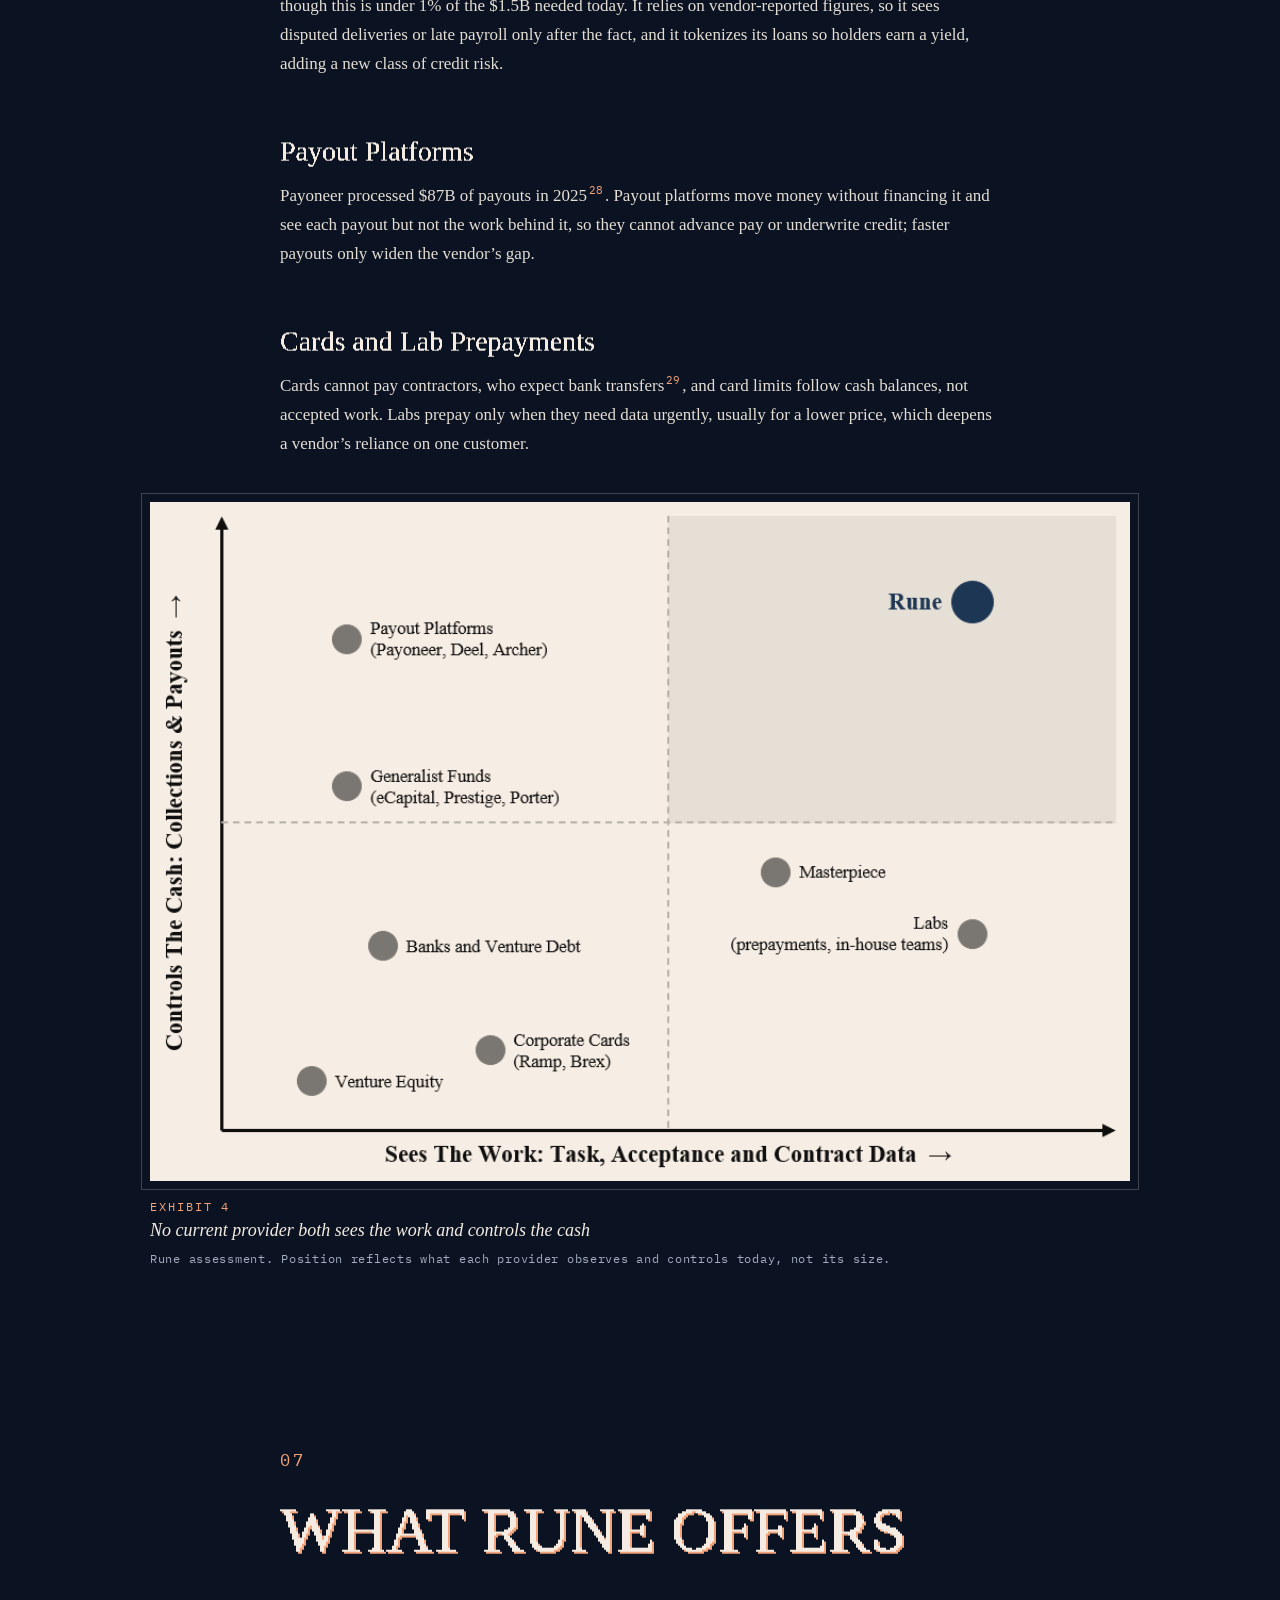
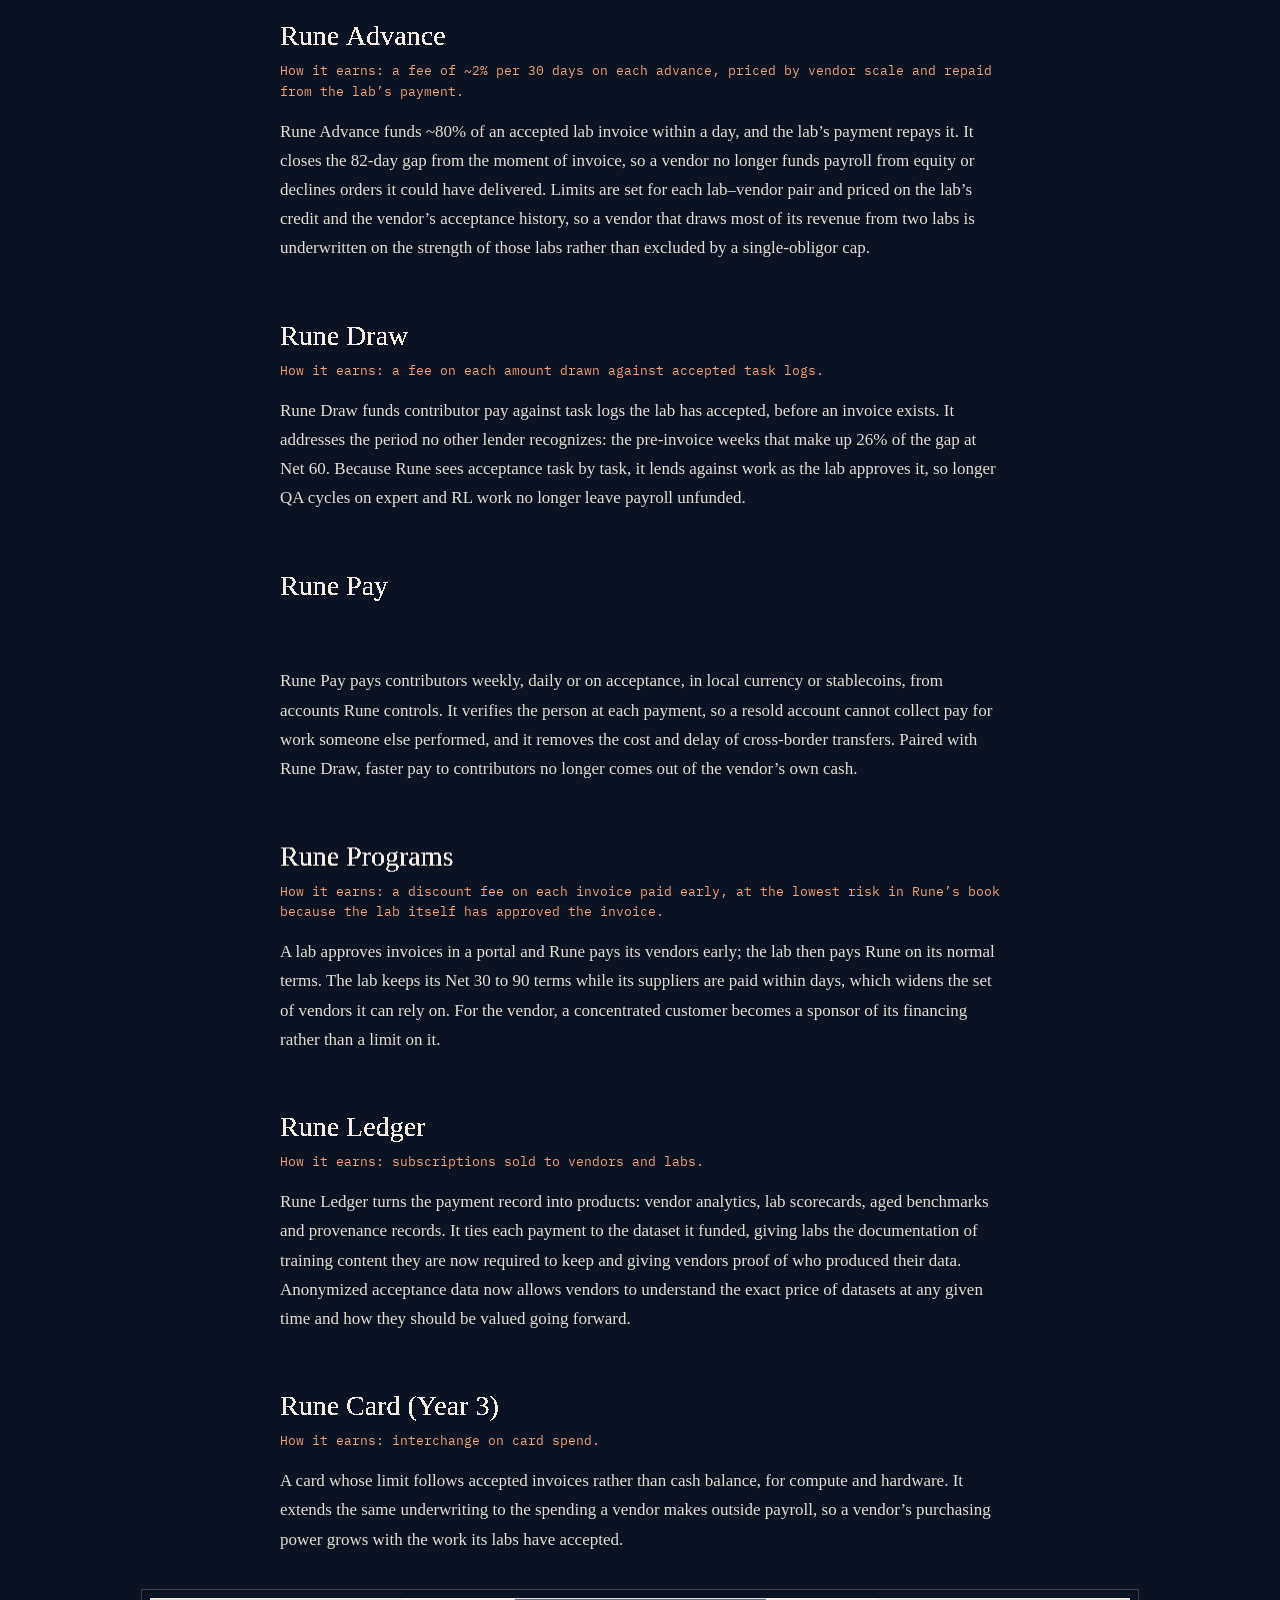
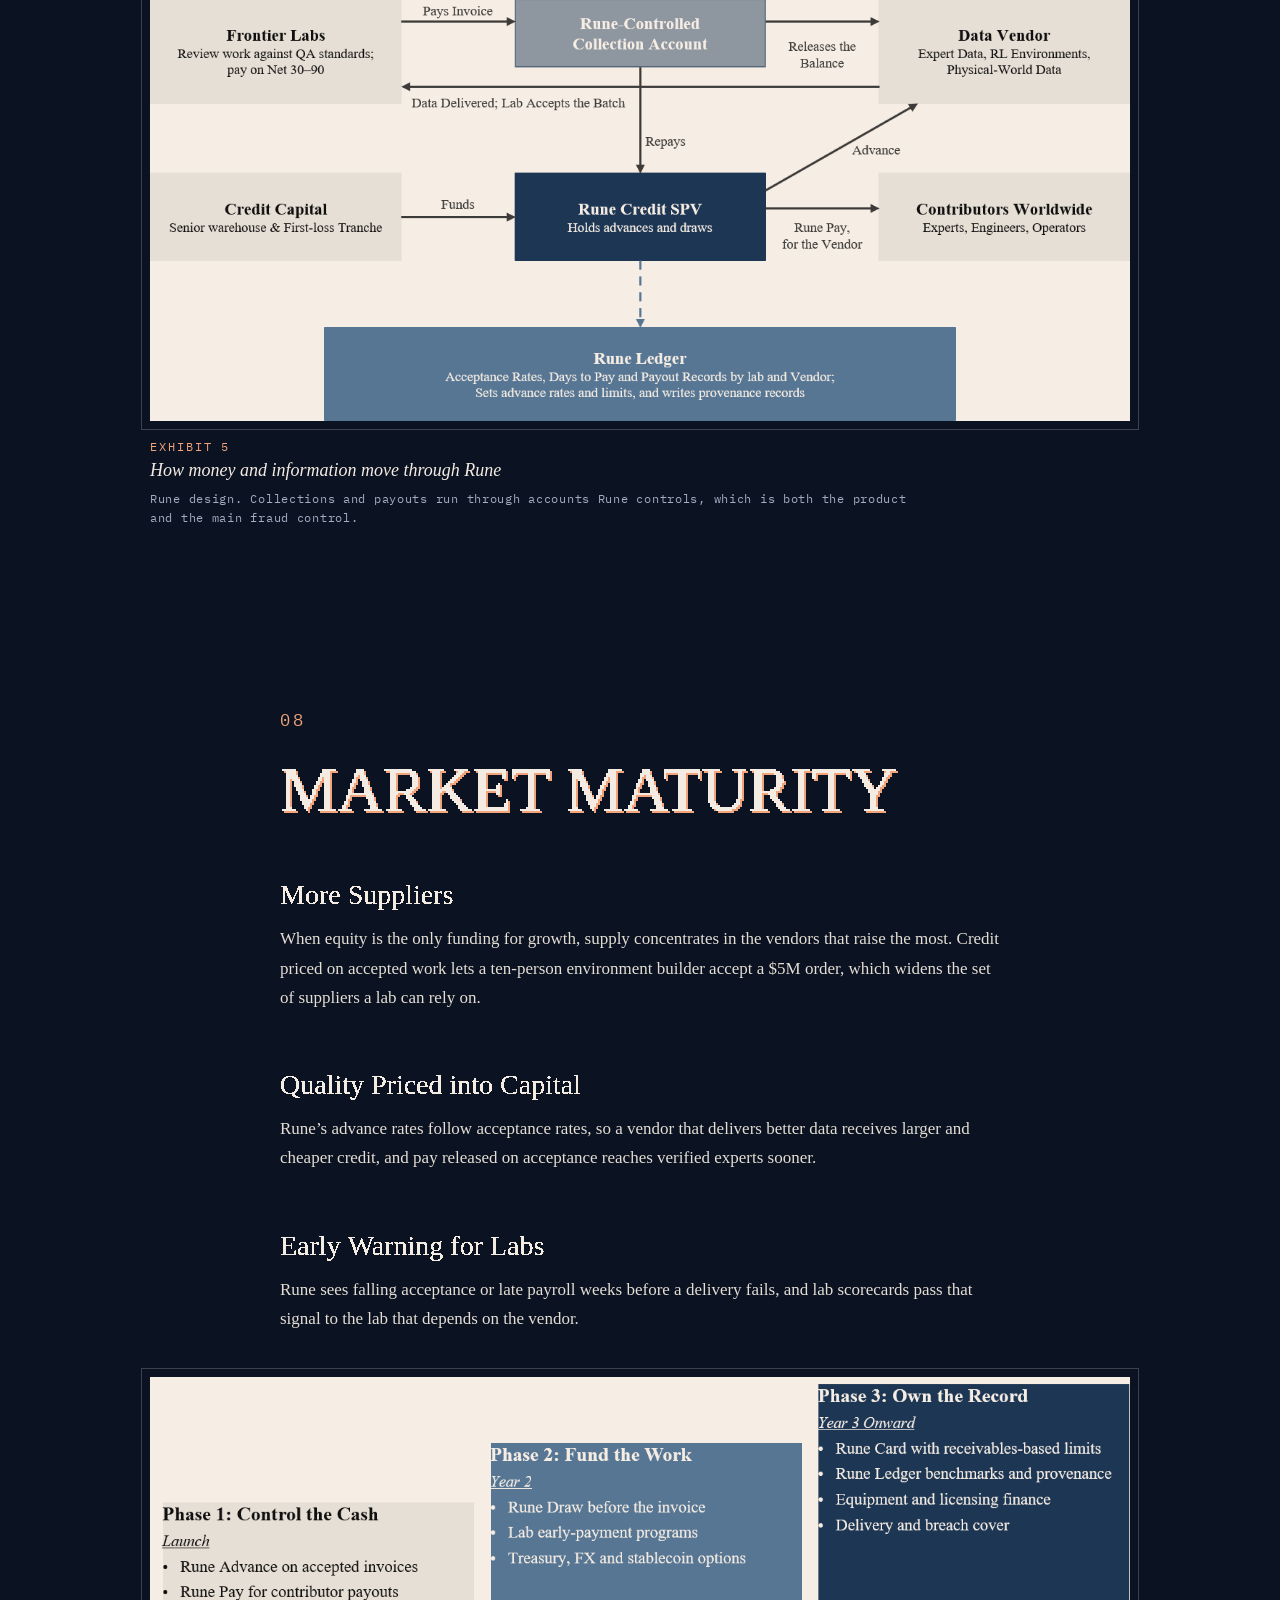
==== commit e713648d: "Landing page shows only the RUNE wordmark Removes the tagline and the Manifesto link from the home p" ====
--- a/manifesto/index.html
+++ b/manifesto/index.html
@@ -4,11 +4,11 @@
 <meta charset="utf-8">
 <meta name="viewport" content="width=device-width, initial-scale=1">
 <title>Manifesto — RUNE</title>
-<meta name="description" content="The RUNE manifesto. Financial Services for the Compute Age.">
+<meta name="description" content="The RUNE manifesto.">
 <link rel="canonical" href="https://runecapital.co/manifesto/">
 <meta property="og:url" content="https://runecapital.co/manifesto/">
 <meta property="og:title" content="RUNE — Manifesto">
-<meta property="og:description" content="Financial Services for the Compute Age">
+<meta property="og:description" content="The RUNE manifesto">
 <link rel="icon" href="../favicon.svg" type="image/svg+xml">
 <meta name="theme-color" content="#0B1222">
 <script>document.documentElement.classList.add('js');</script>
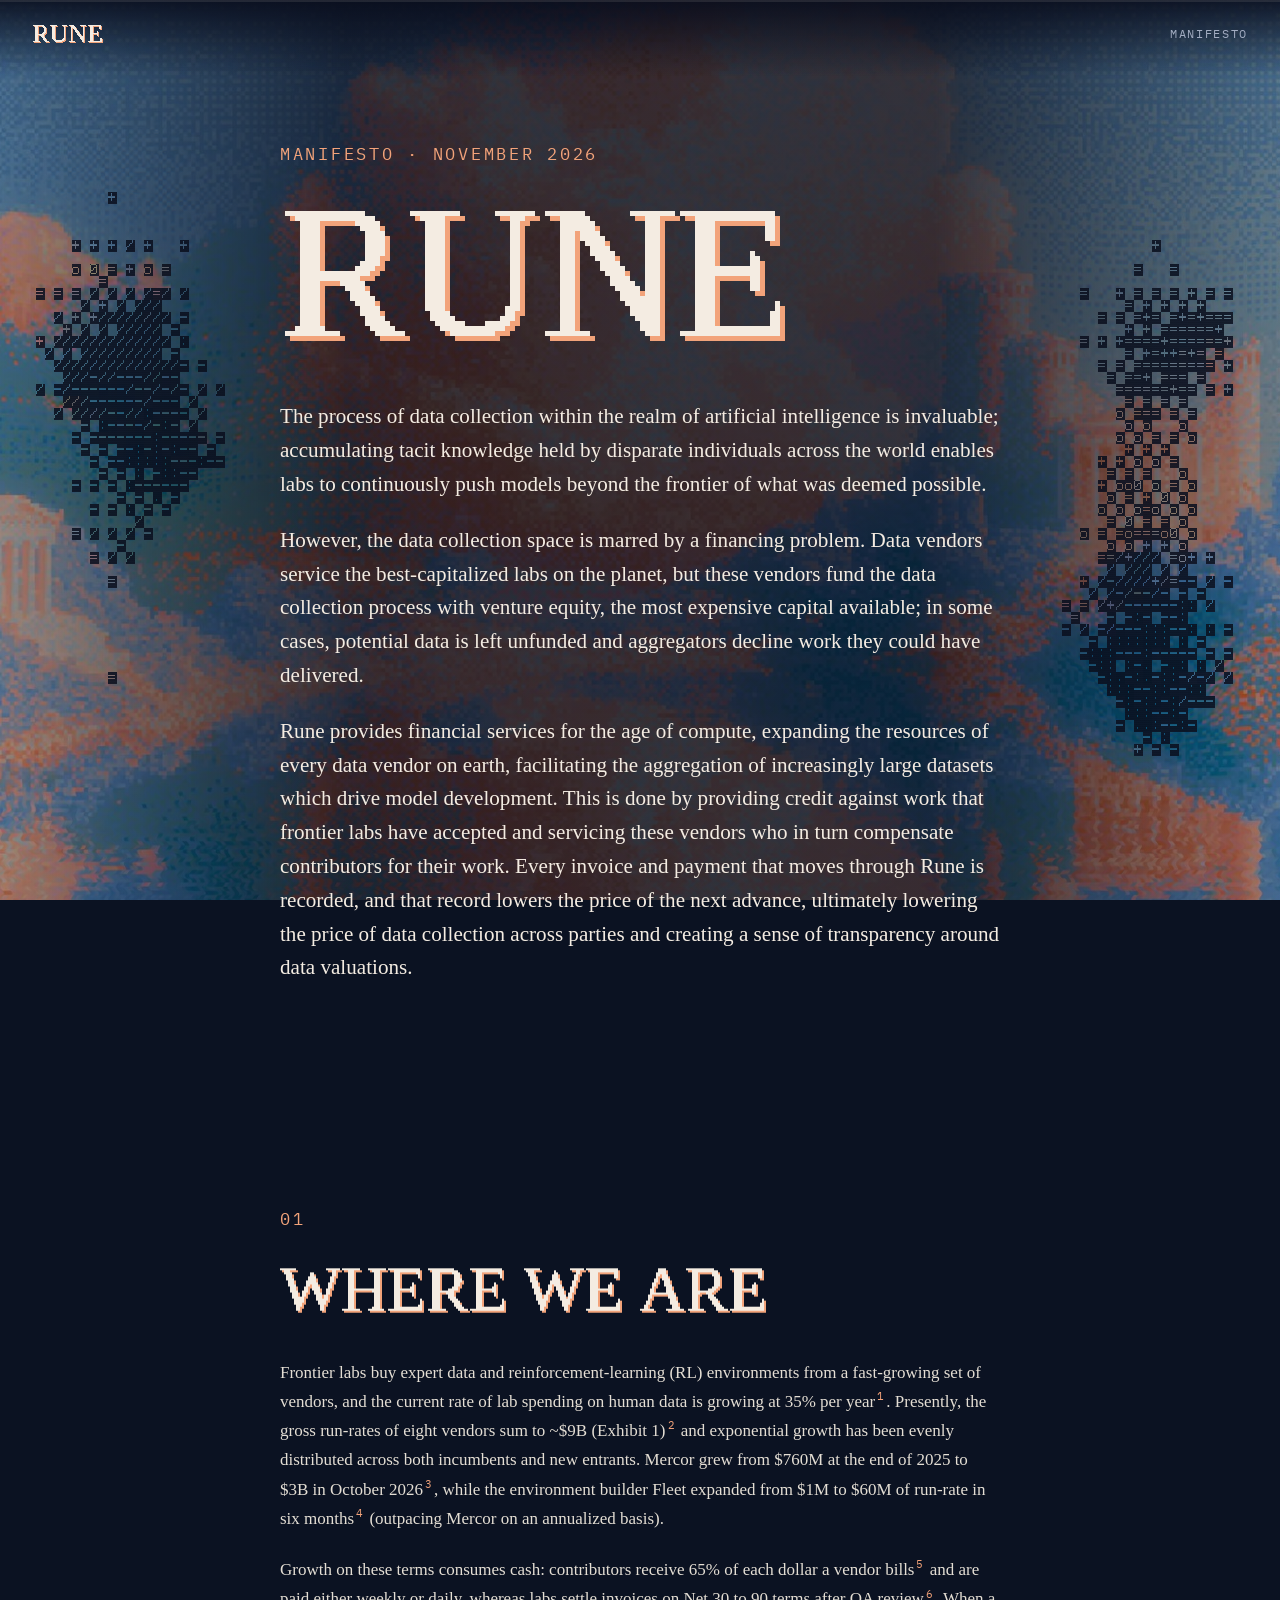
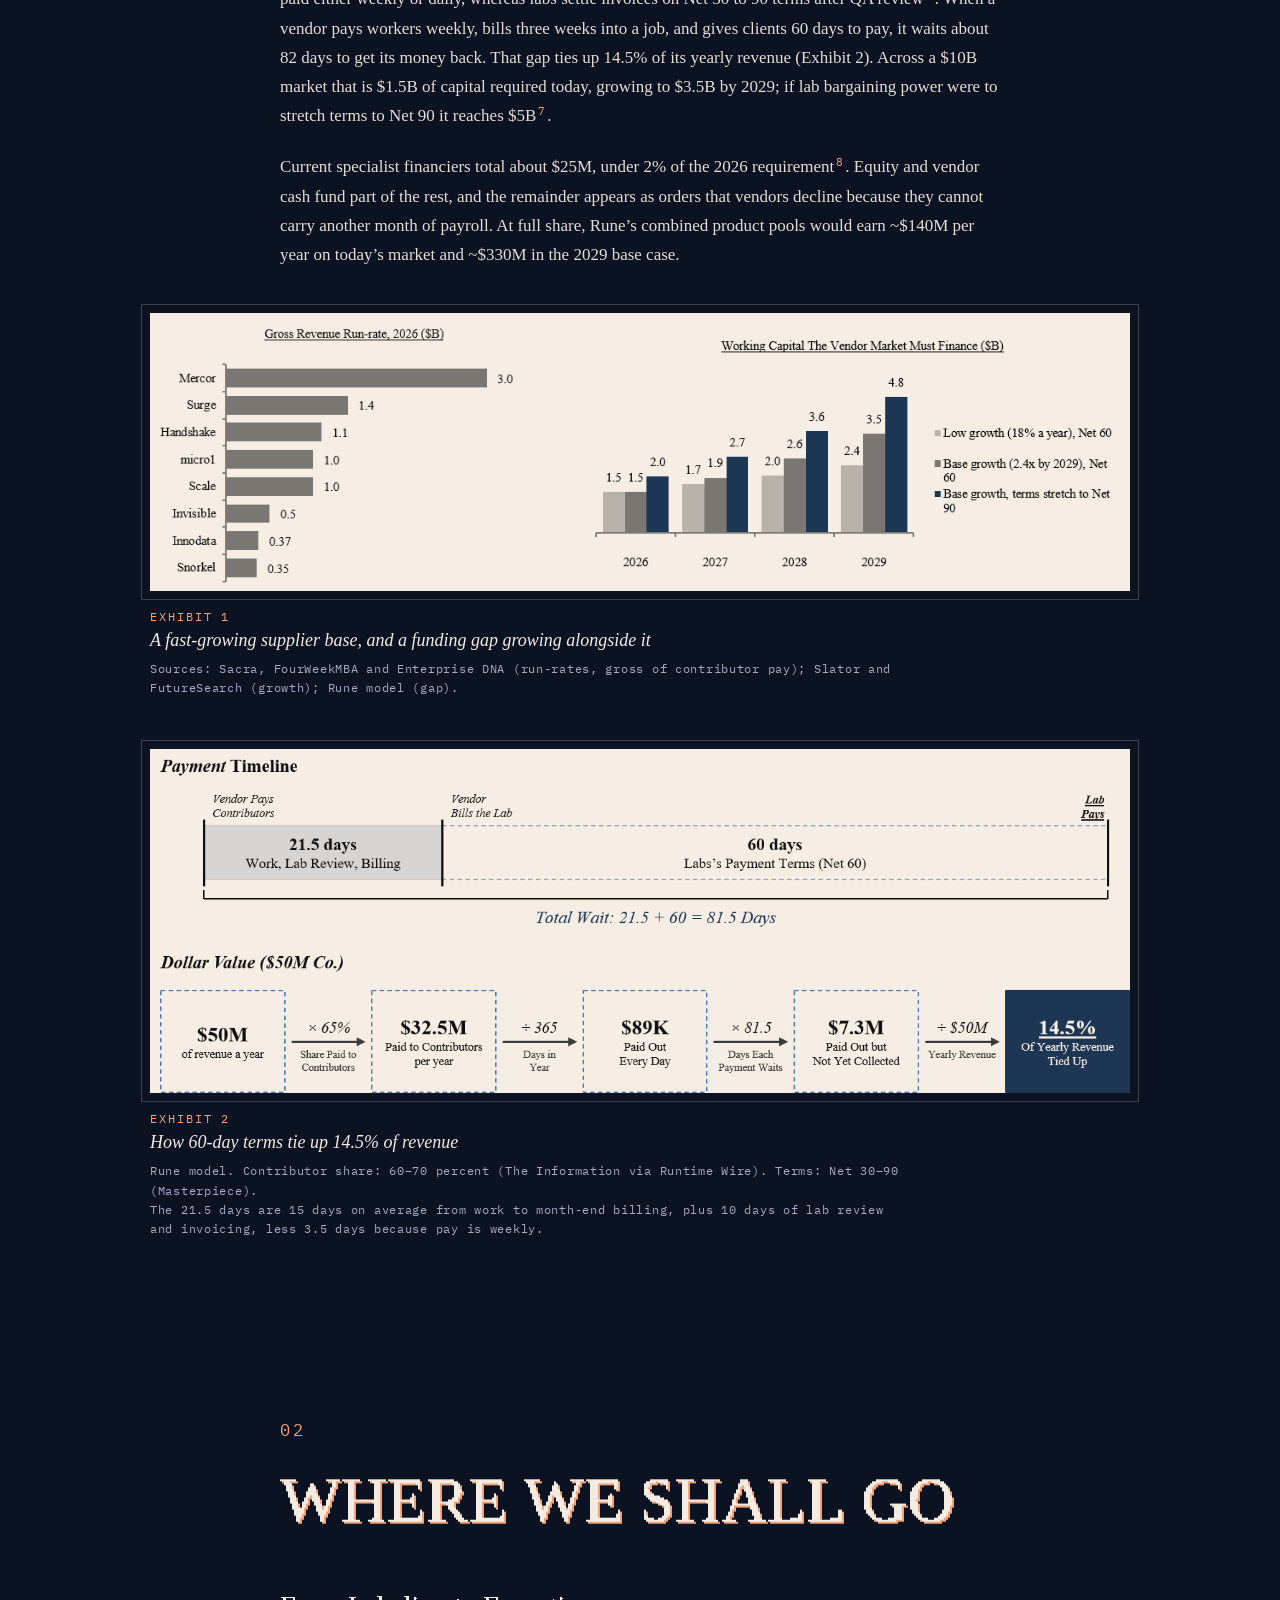
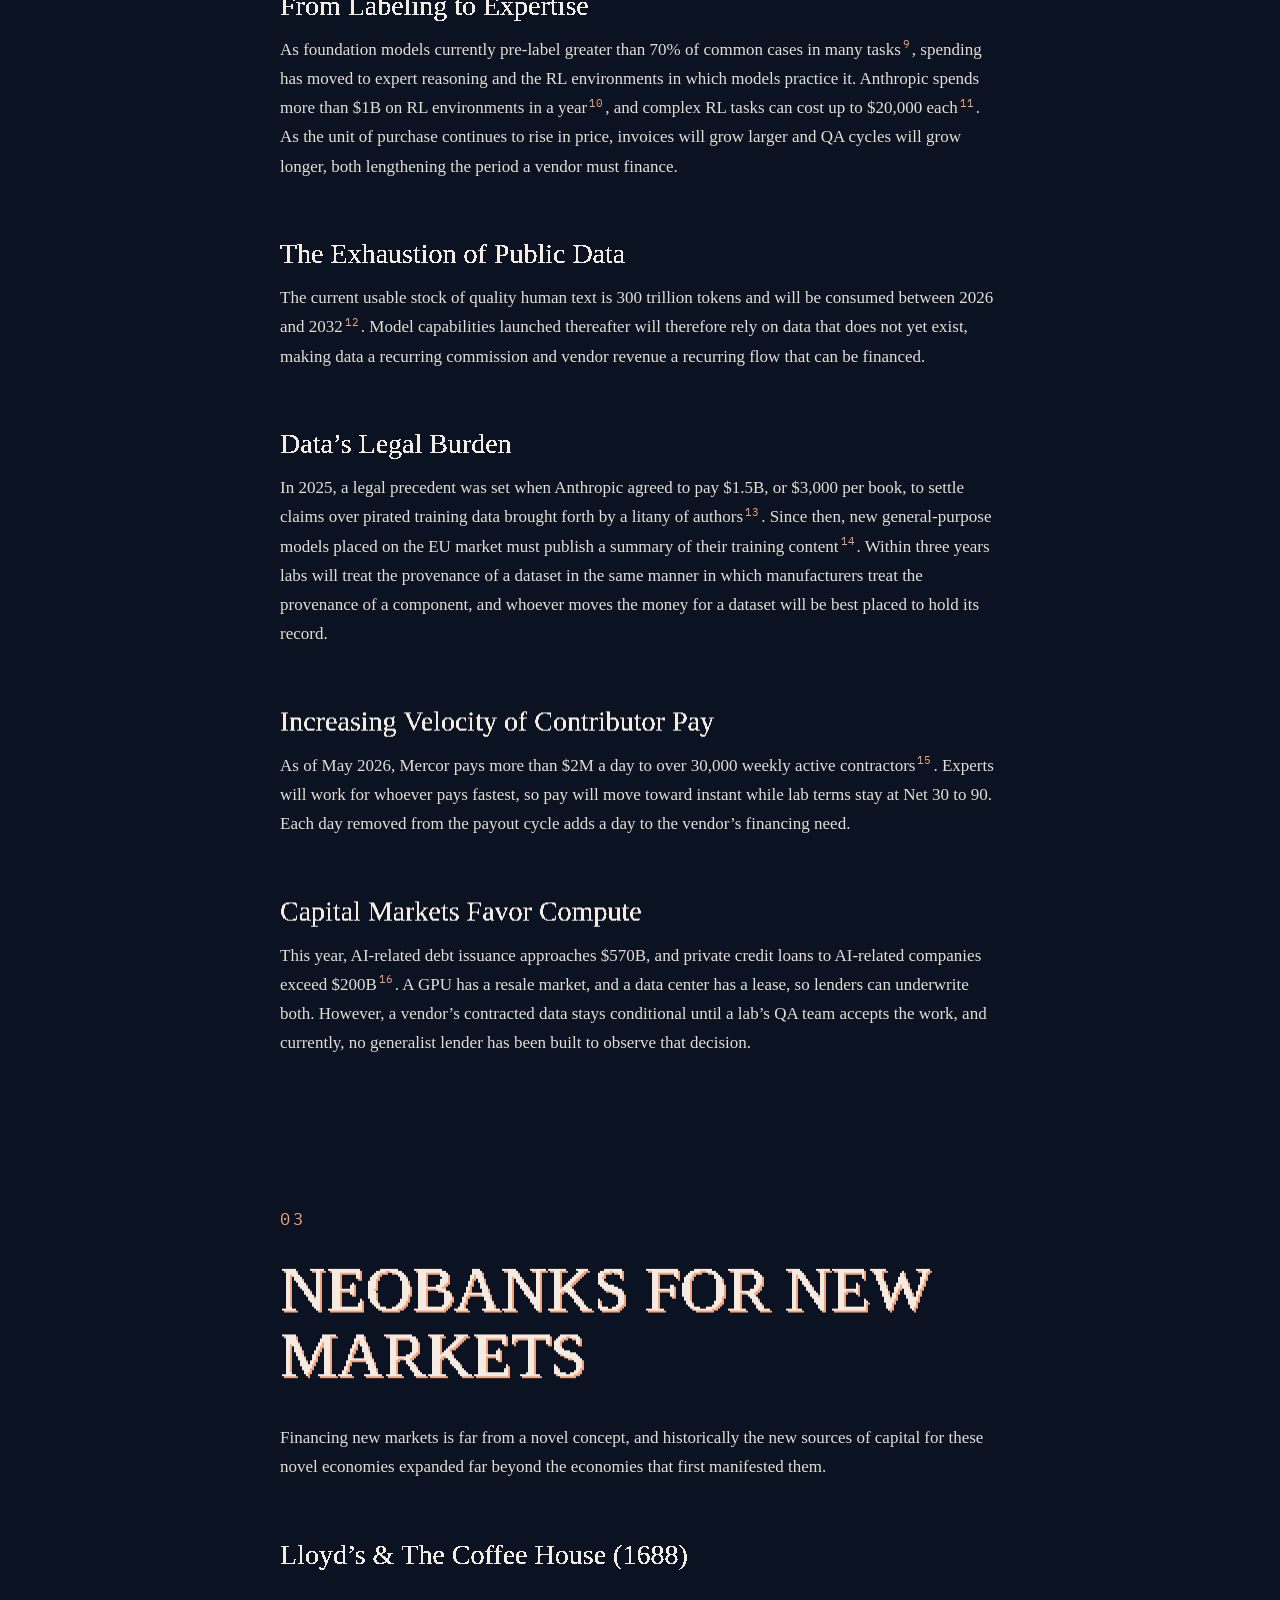
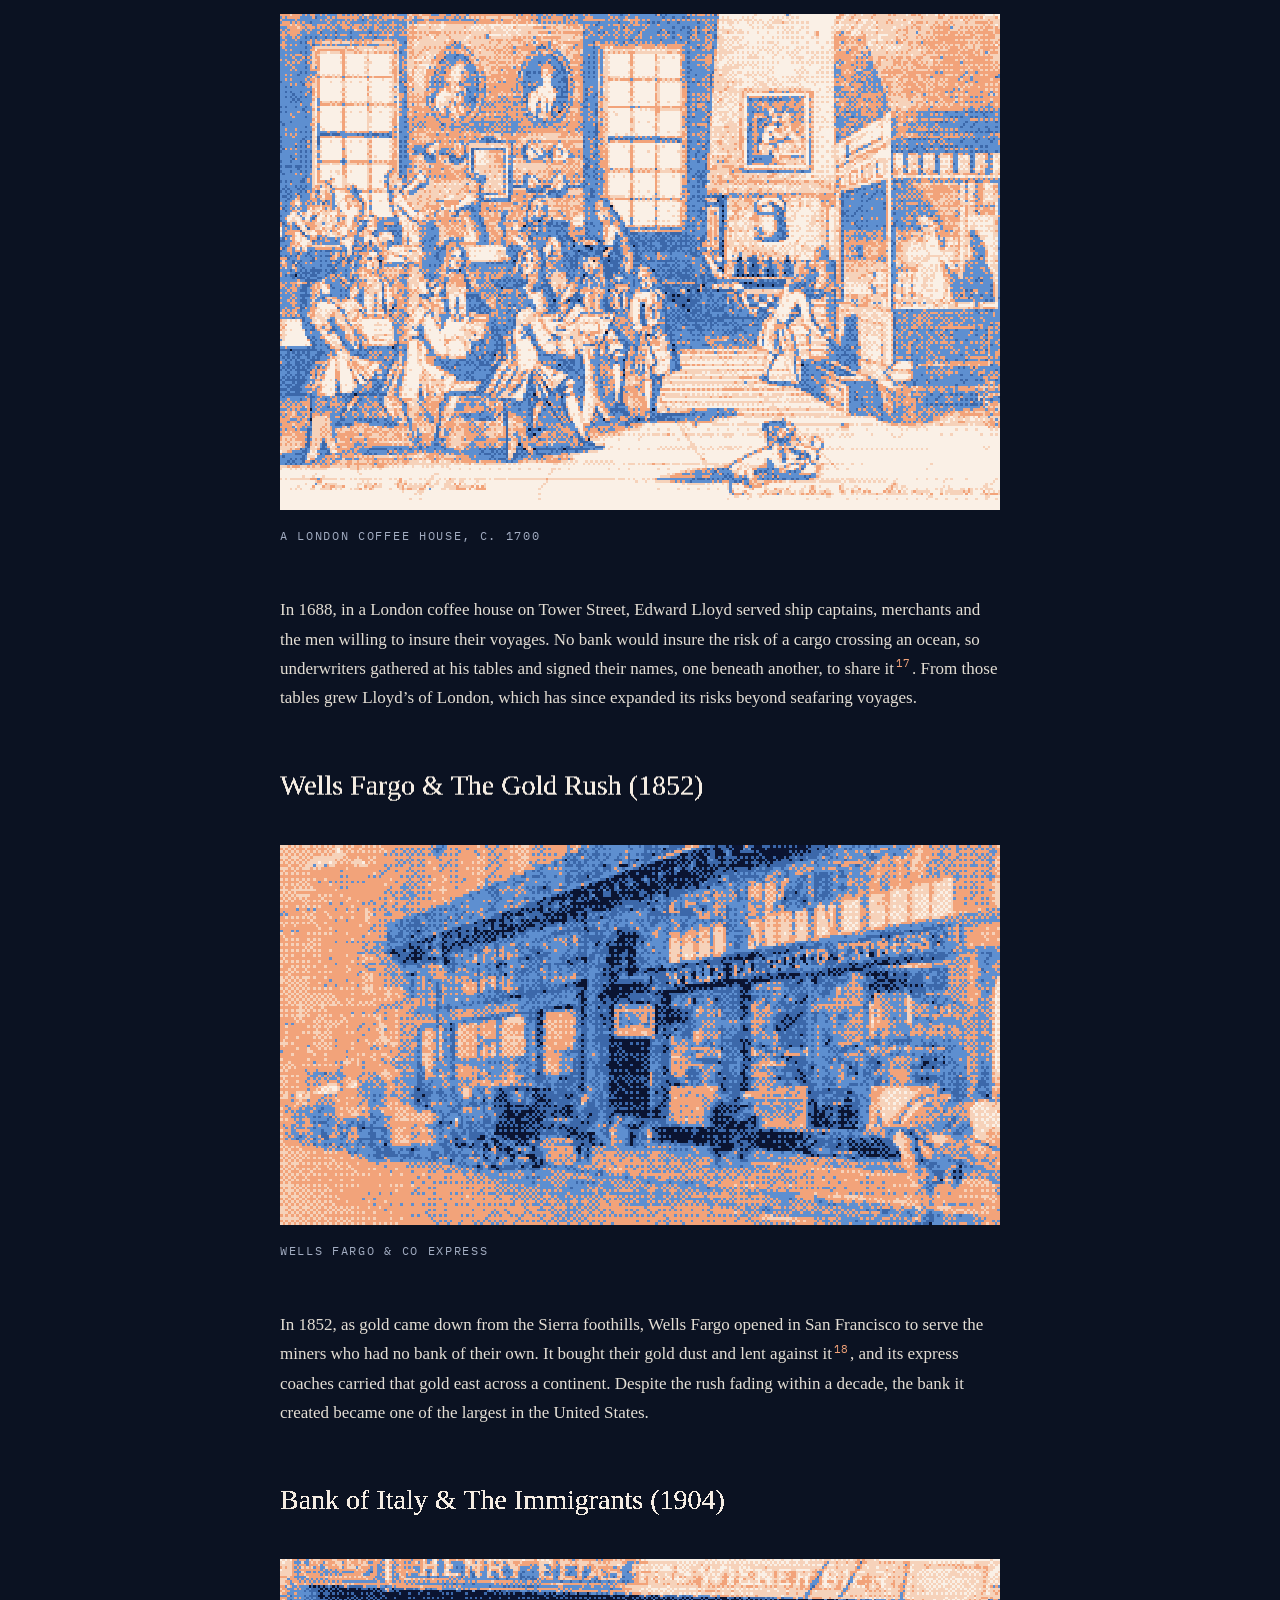
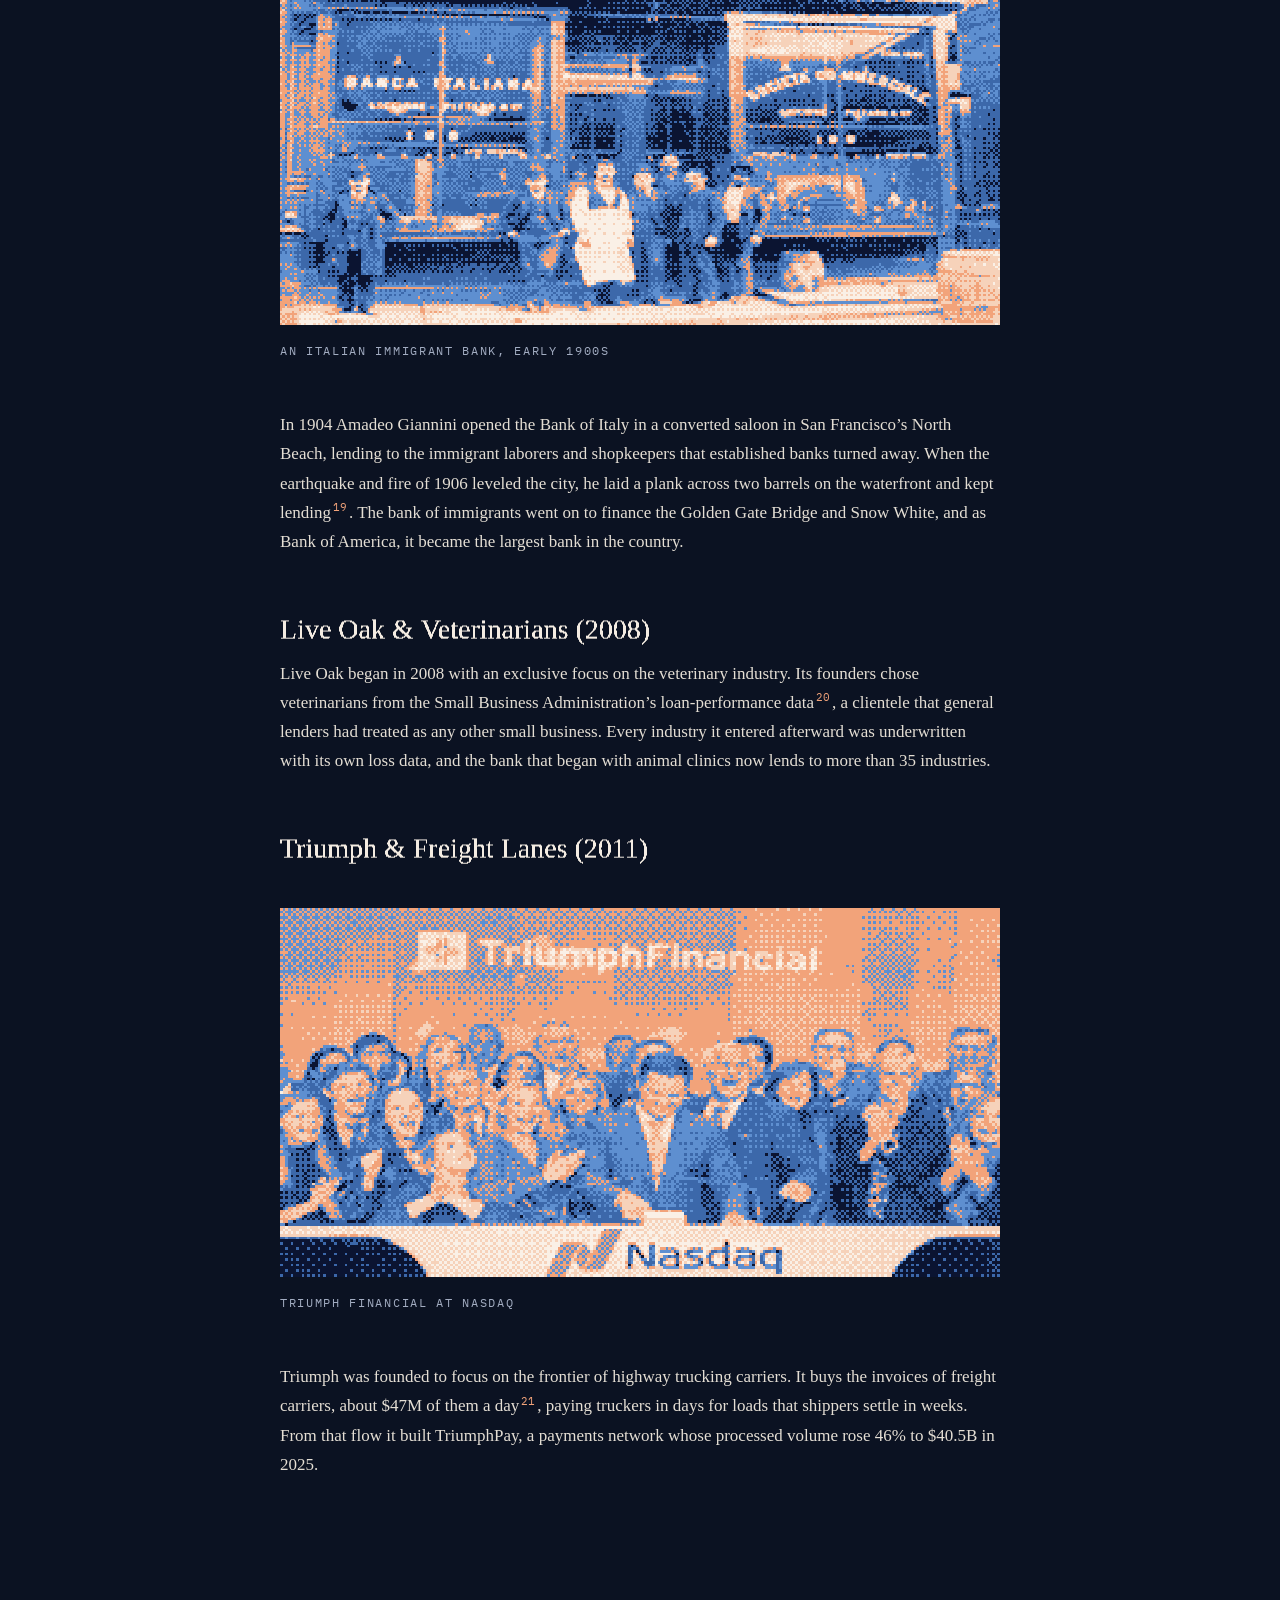
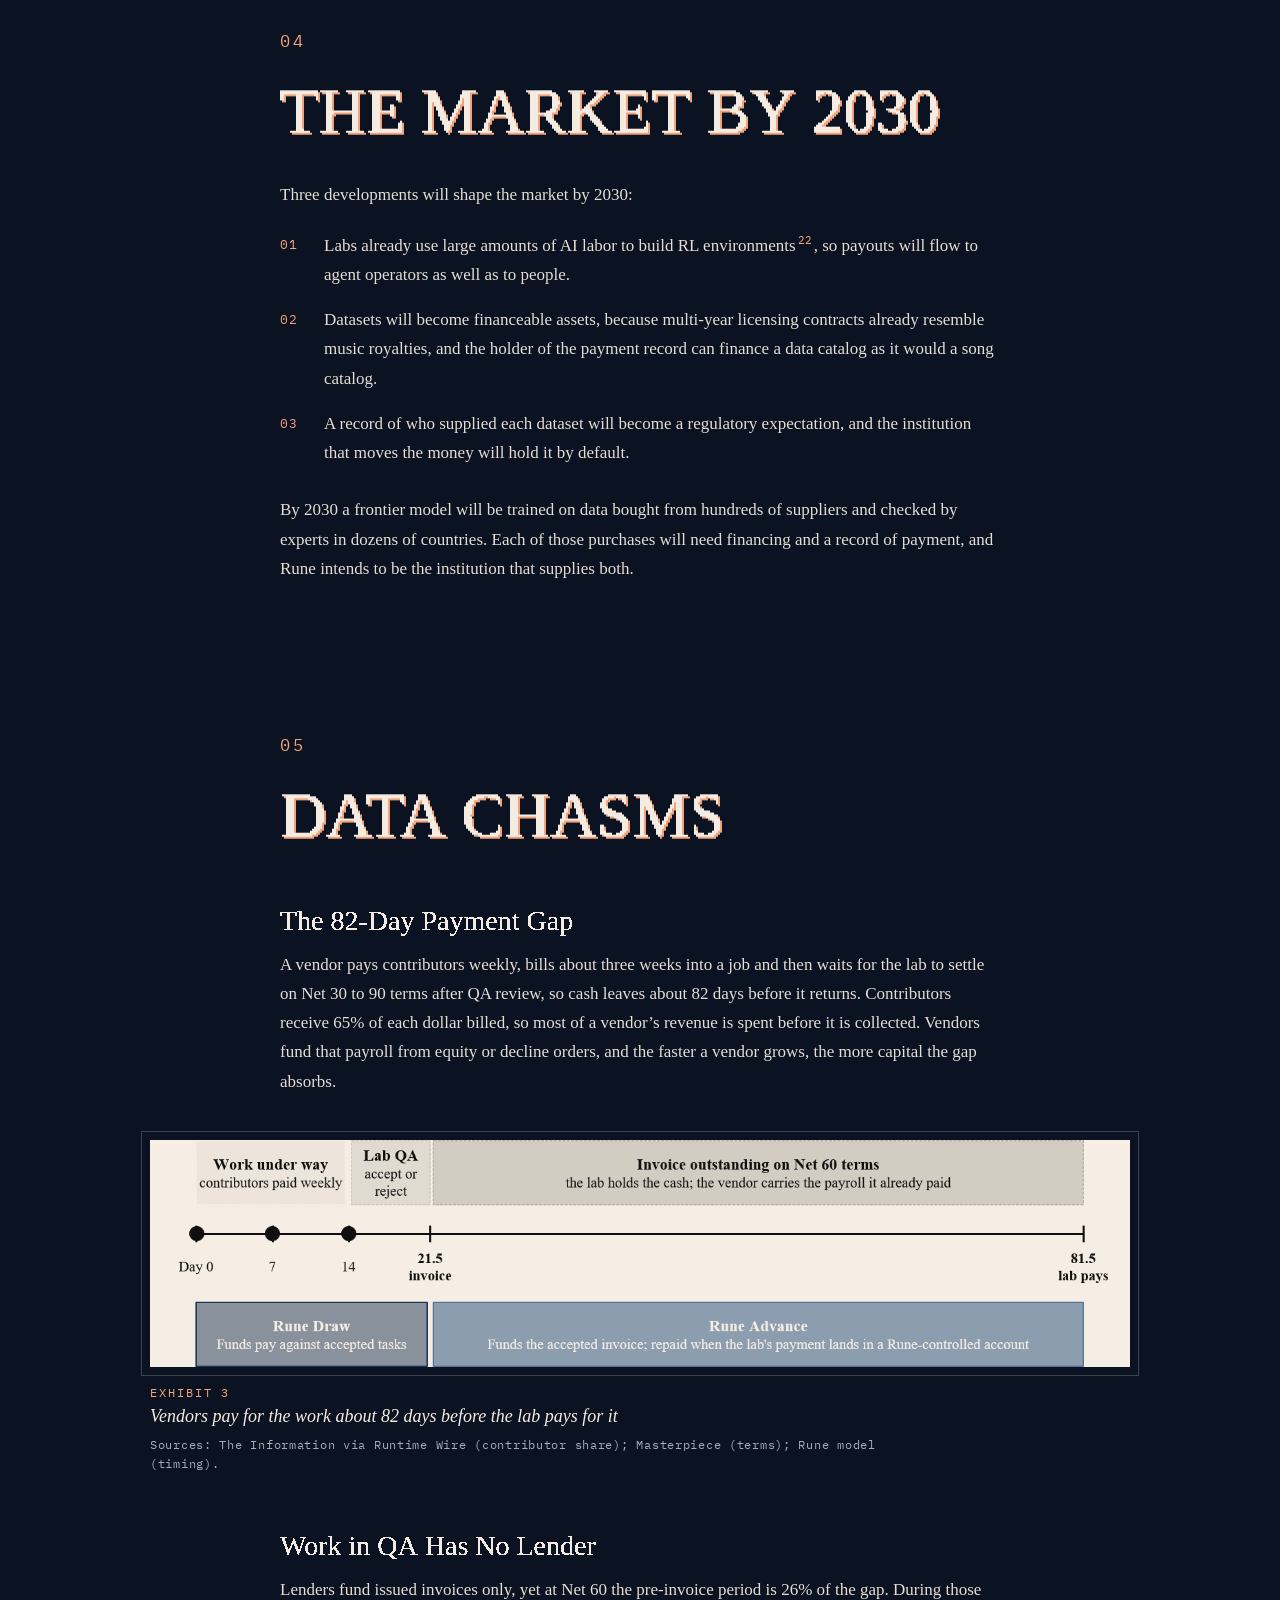
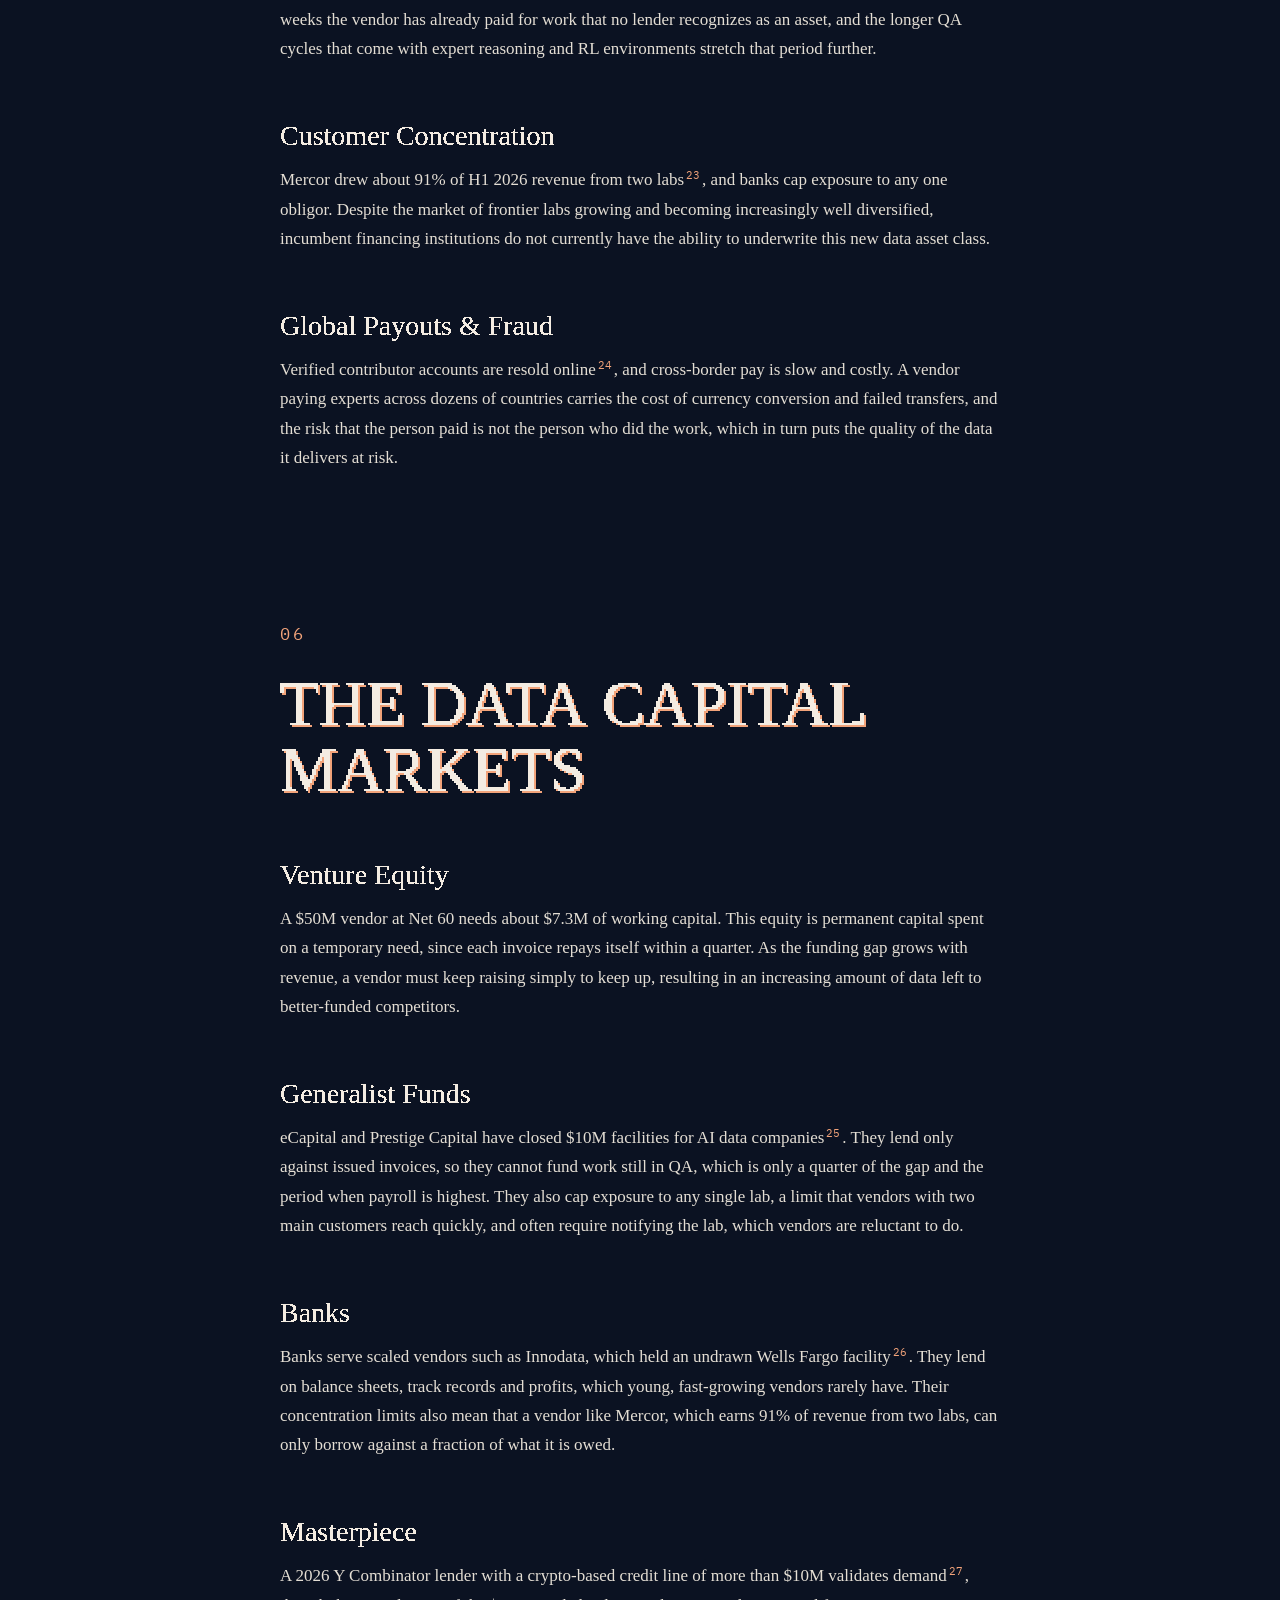
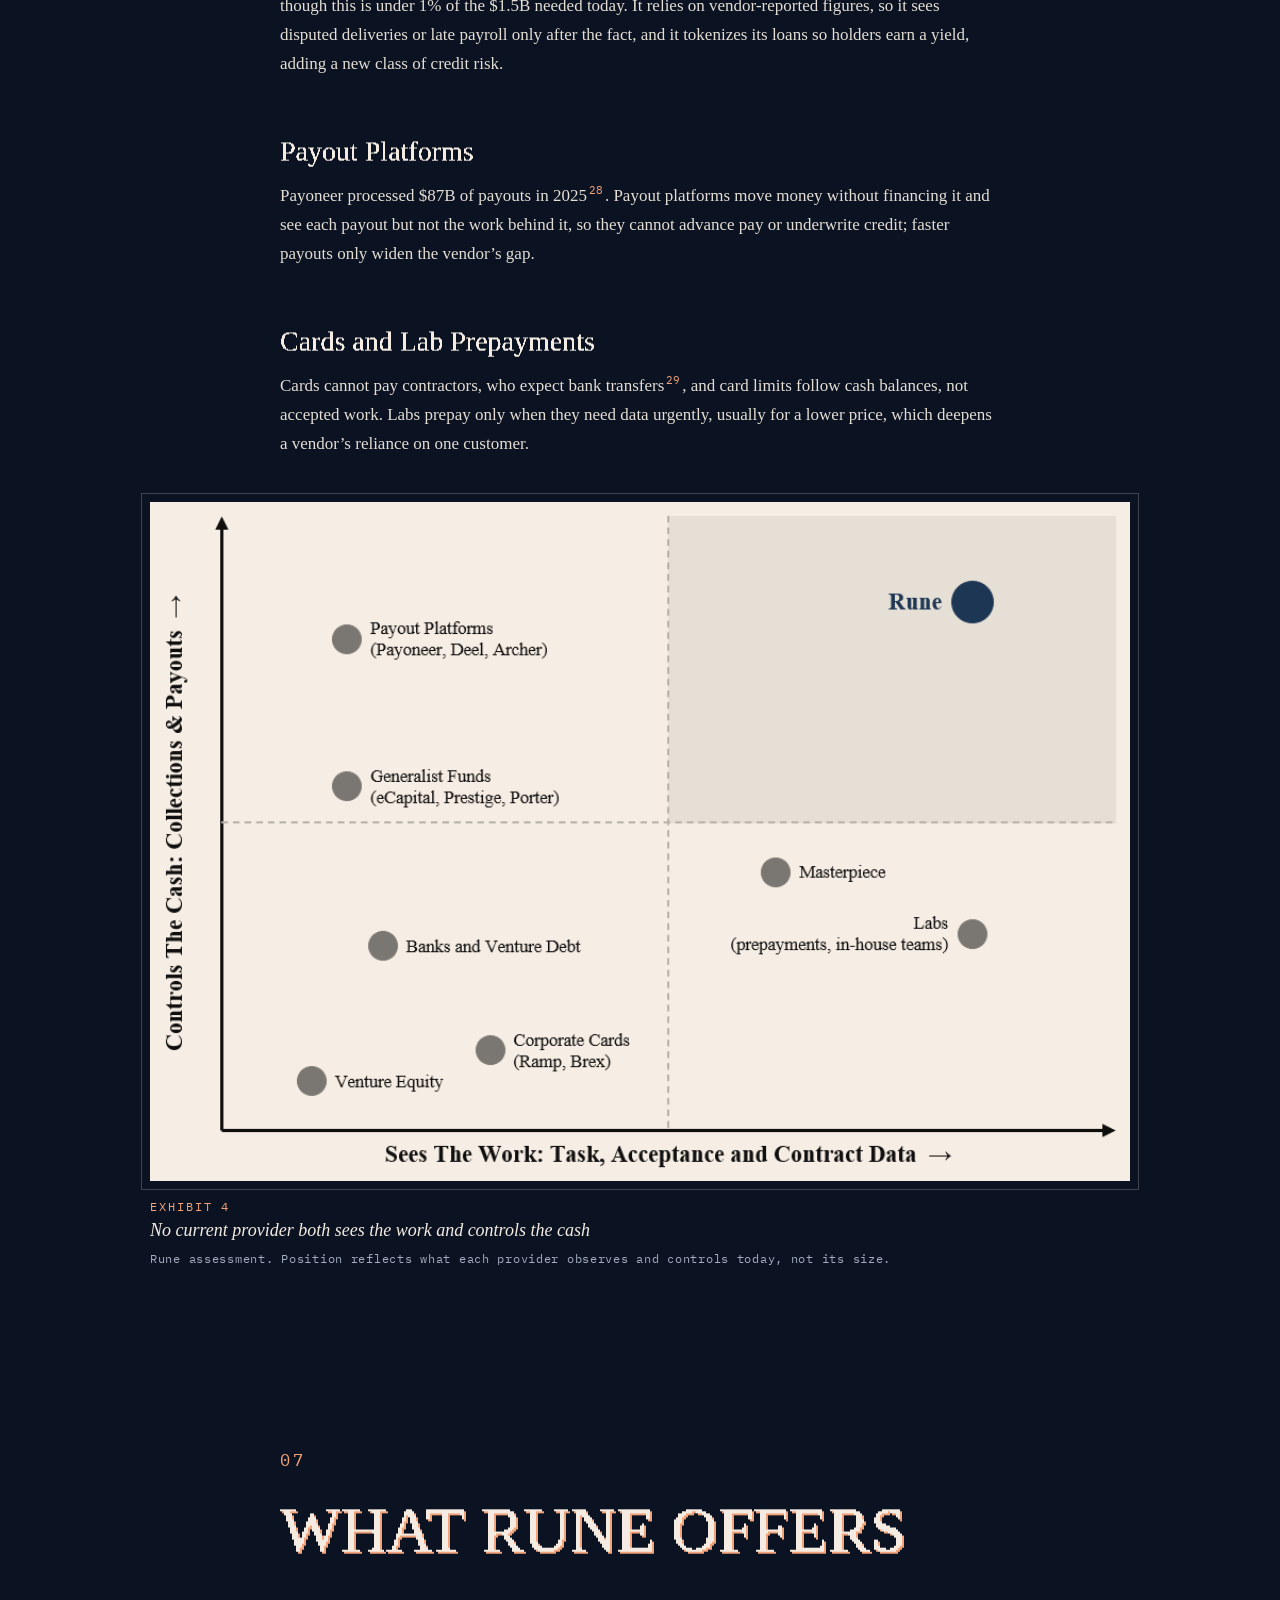
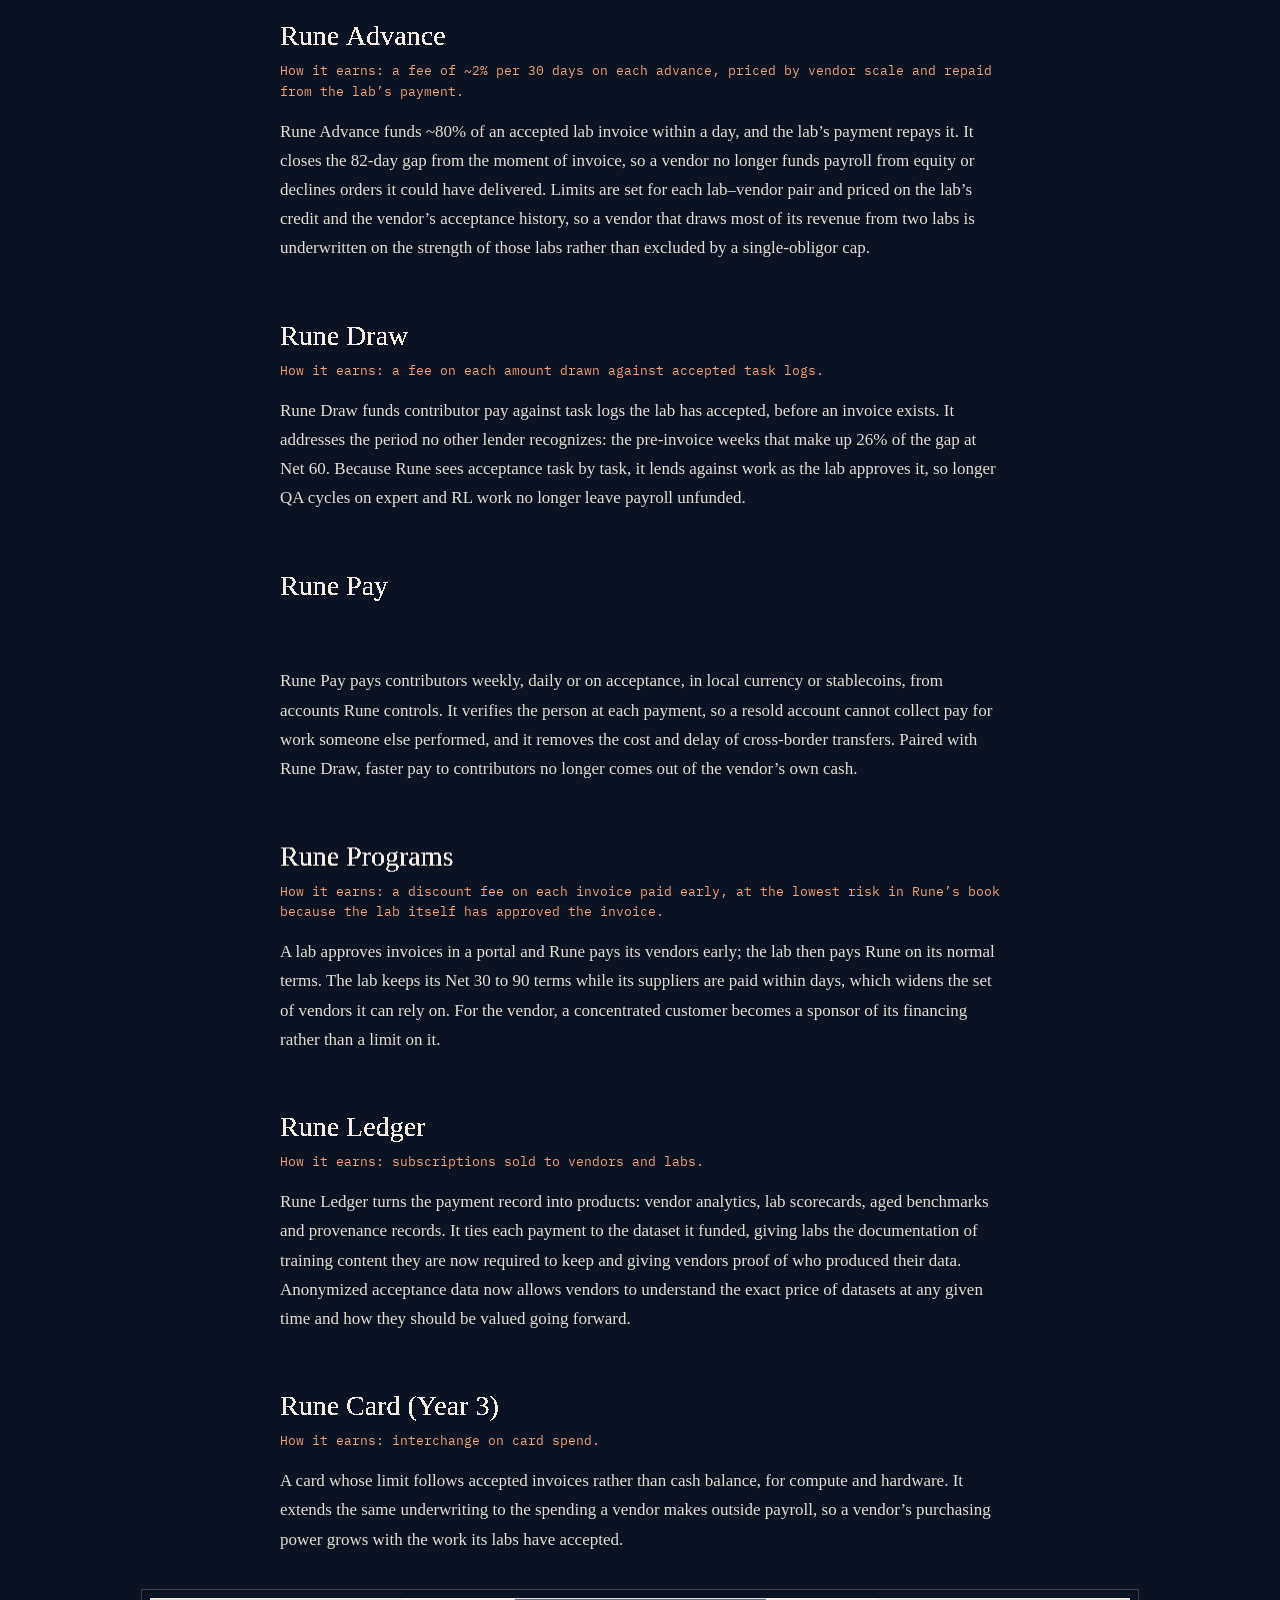
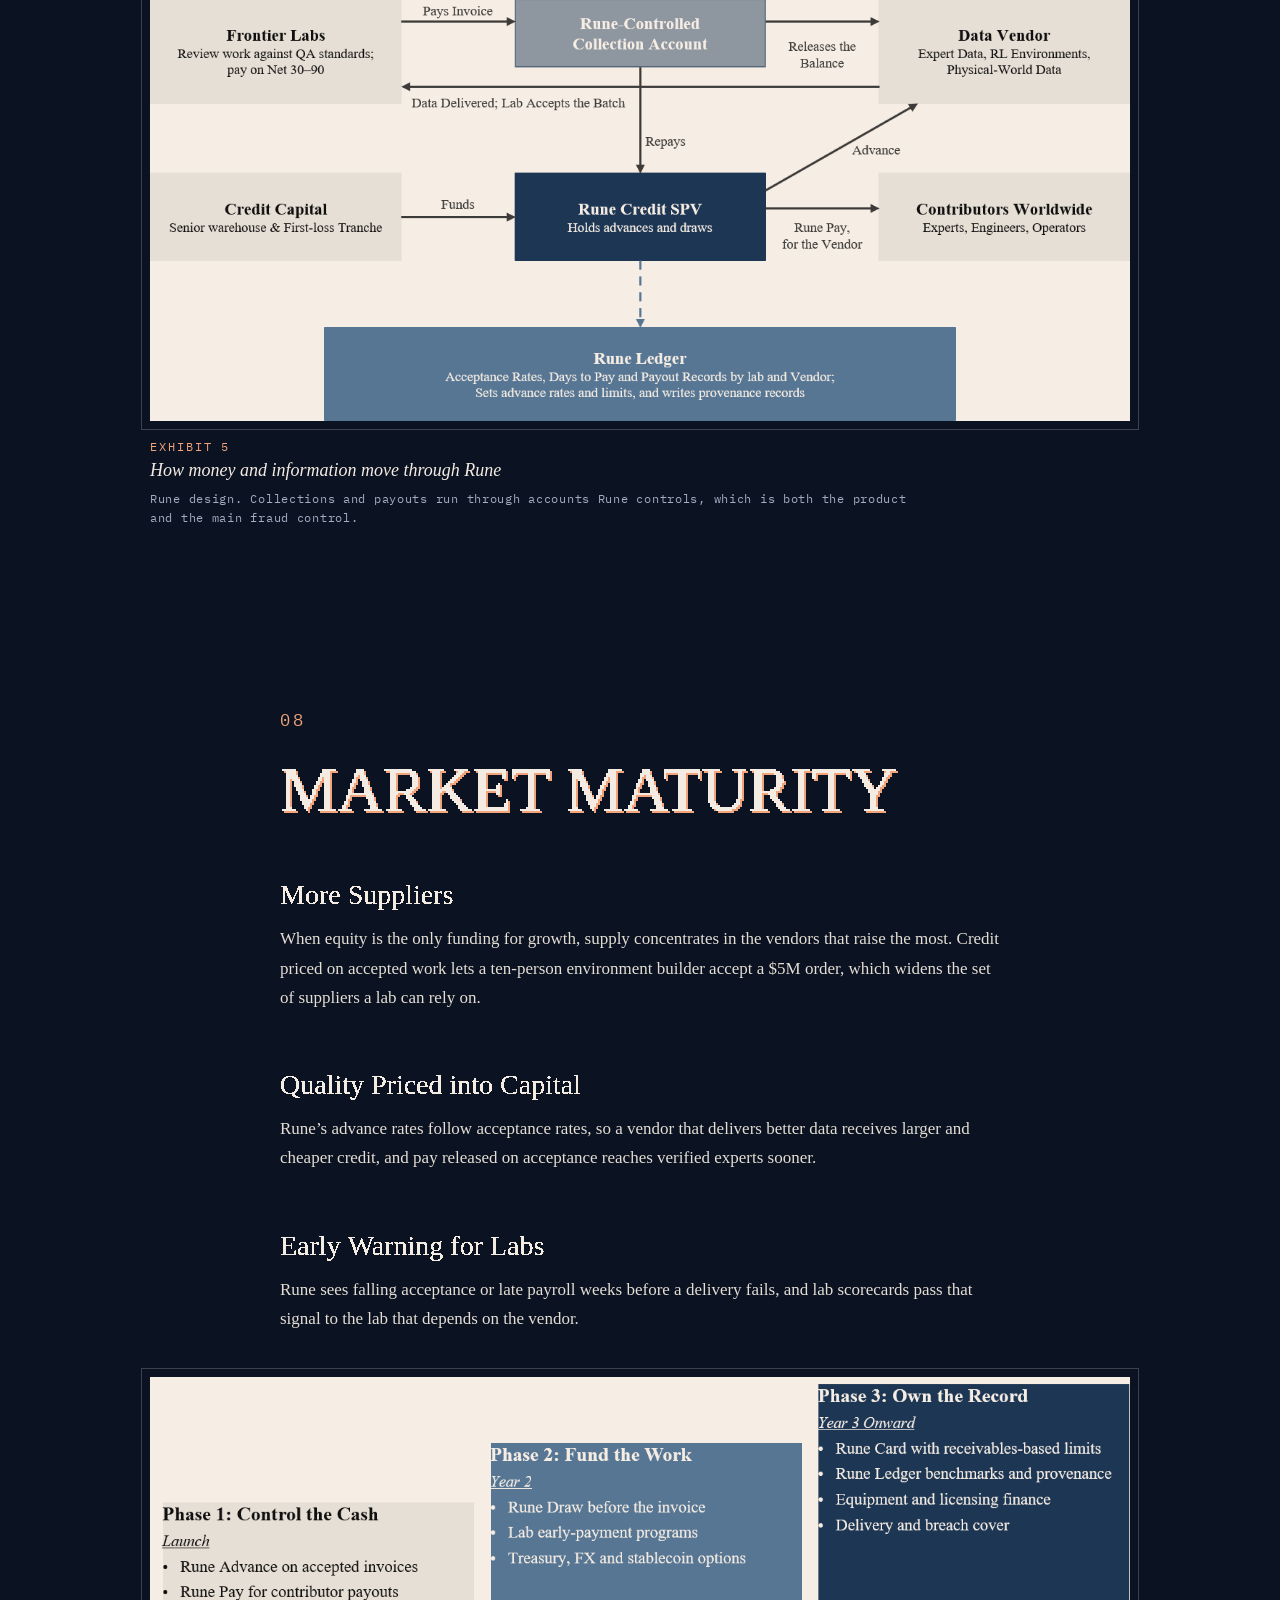
==== commit 879c8f9e: "Version-tag asset links so updates show without waiting for browser caches Co-Authored-By: Claude Op" ====
--- a/manifesto/index.html
+++ b/manifesto/index.html
@@ -15,11 +15,11 @@
 <link rel="preconnect" href="https://fonts.googleapis.com">
 <link rel="preconnect" href="https://fonts.gstatic.com" crossorigin>
 <link rel="stylesheet" href="https://fonts.googleapis.com/css2?family=IBM+Plex+Mono:wght@400;500&family=Tinos:ital,wght@0,400;0,700;1,400&display=swap">
-<link rel="stylesheet" href="../assets/manifesto.css">
+<link rel="stylesheet" href="../assets/manifesto.css?v=b6ff217a">
 </head>
 <body>
 <canvas id="scene" class="scene" aria-hidden="true"></canvas>
-<img id="scene-src" class="scene-src" src="../assets/rune-hero.jpg" alt="" aria-hidden="true" decoding="async">
+<img id="scene-src" class="scene-src" src="../assets/rune-hero.jpg?v=c00f1025" alt="" aria-hidden="true" decoding="async">
 <div class="veil" aria-hidden="true"></div>
 <header class="bar">
   <span class="bar-progress" aria-hidden="true"><span id="bar-fill"></span></span>
@@ -40,8 +40,8 @@
 <p class="reveal">Frontier labs buy expert data and reinforcement-learning (RL) environments from a fast-growing set of vendors, and the current rate of lab spending on human data is growing at 35% per year<sup class="fn"><a href="#note-1" id="ref-1" aria-label="Note 1">1</a></sup>. Presently, the gross run-rates of eight vendors sum to ~$9B (Exhibit 1)<sup class="fn"><a href="#note-2" id="ref-2" aria-label="Note 2">2</a></sup> and exponential growth has been evenly distributed across both incumbents and new entrants. Mercor grew from $760M at the end of 2025 to $3B in October 2026<sup class="fn"><a href="#note-3" id="ref-3" aria-label="Note 3">3</a></sup>, while the environment builder Fleet expanded from $1M to $60M of run-rate in six months<sup class="fn"><a href="#note-4" id="ref-4" aria-label="Note 4">4</a></sup> (outpacing Mercor on an annualized basis).</p>
 <p class="reveal">Growth on these terms consumes cash: contributors receive 65% of each dollar a vendor bills<sup class="fn"><a href="#note-5" id="ref-5" aria-label="Note 5">5</a></sup> and are paid either weekly or daily, whereas labs settle invoices on Net 30 to 90 terms after QA review<sup class="fn"><a href="#note-6" id="ref-6" aria-label="Note 6">6</a></sup>. When a vendor pays workers weekly, bills three weeks into a job, and gives clients 60 days to pay, it waits about 82 days to get its money back. That gap ties up 14.5% of its yearly revenue (Exhibit 2). Across a $10B market that is $1.5B of capital required today, growing to $3.5B by 2029; if lab bargaining power were to stretch terms to Net 90 it reaches $5B<sup class="fn"><a href="#note-7" id="ref-7" aria-label="Note 7">7</a></sup>.</p>
 <p class="reveal">Current specialist financiers total about $25M, under 2% of the 2026 requirement<sup class="fn"><a href="#note-8" id="ref-8" aria-label="Note 8">8</a></sup>. Equity and vendor cash fund part of the rest, and the remainder appears as orders that vendors decline because they cannot carry another month of payroll. At full share, Rune’s combined product pools would earn ~$140M per year on today’s market and ~$330M in the 2029 base case.</p>
-<figure class="exhibit dither-fig"><a class="plate" href="../assets/exhibits/exhibit-1.png" target="_blank" rel="noopener" title="Open full size"><img src="../assets/exhibits/exhibit-1.png" width="1149" height="325" alt="Exhibit 1. Two charts. Left, gross revenue run-rate in 2026, in billions of dollars: Mercor 3.0, Surge 1.4, Handshake 1.1, micro1 1.0, Scale 1.0, Invisible 0.5, Innodata 0.37, Snorkel 0.35. Right, working capital the vendor market must finance, in billions of dollars, 2026 to 2029: low growth of 18% a year at Net 60, 1.5, 1.7, 2.0, 2.4; base growth of 2.4 times by 2029 at Net 60, 1.5, 1.9, 2.6, 3.5; base growth with terms stretched to Net 90, 2.0, 2.7, 3.6, 4.8." loading="lazy"></a><figcaption><span class="ex-num">Exhibit 1</span><span class="ex-title">A fast-growing supplier base, and a funding gap growing alongside it</span><span class="ex-src">Sources: Sacra, FourWeekMBA and Enterprise DNA (run-rates, gross of contributor pay); Slator and FutureSearch (growth); Rune model (gap).</span></figcaption></figure>
-<figure class="exhibit dither-fig"><a class="plate" href="../assets/exhibits/exhibit-2.png" target="_blank" rel="noopener" title="Open full size"><img src="../assets/exhibits/exhibit-2.png" width="1366" height="480" alt="Exhibit 2. Payment timeline: 21.5 days of work, review and billing, then 60 days of lab payment terms, an 81.5-day wait in total. Below, the arithmetic for a $50M vendor: $32.5M a year paid to contributors, $89K paid out each day, $7.3M paid out but not yet collected, or 14.5% of yearly revenue tied up." loading="lazy"></a><figcaption><span class="ex-num">Exhibit 2</span><span class="ex-title">How 60-day terms tie up 14.5% of revenue</span><span class="ex-src">Rune model. Contributor share: 60–70 percent (The Information via Runtime Wire). Terms: Net 30–90 (Masterpiece).<br/>
+<figure class="exhibit dither-fig"><a class="plate" href="../assets/exhibits/exhibit-1.png?v=a66cf925" target="_blank" rel="noopener" title="Open full size"><img src="../assets/exhibits/exhibit-1.png?v=a66cf925" width="1149" height="325" alt="Exhibit 1. Two charts. Left, gross revenue run-rate in 2026, in billions of dollars: Mercor 3.0, Surge 1.4, Handshake 1.1, micro1 1.0, Scale 1.0, Invisible 0.5, Innodata 0.37, Snorkel 0.35. Right, working capital the vendor market must finance, in billions of dollars, 2026 to 2029: low growth of 18% a year at Net 60, 1.5, 1.7, 2.0, 2.4; base growth of 2.4 times by 2029 at Net 60, 1.5, 1.9, 2.6, 3.5; base growth with terms stretched to Net 90, 2.0, 2.7, 3.6, 4.8." loading="lazy"></a><figcaption><span class="ex-num">Exhibit 1</span><span class="ex-title">A fast-growing supplier base, and a funding gap growing alongside it</span><span class="ex-src">Sources: Sacra, FourWeekMBA and Enterprise DNA (run-rates, gross of contributor pay); Slator and FutureSearch (growth); Rune model (gap).</span></figcaption></figure>
+<figure class="exhibit dither-fig"><a class="plate" href="../assets/exhibits/exhibit-2.png?v=64937454" target="_blank" rel="noopener" title="Open full size"><img src="../assets/exhibits/exhibit-2.png?v=64937454" width="1366" height="480" alt="Exhibit 2. Payment timeline: 21.5 days of work, review and billing, then 60 days of lab payment terms, an 81.5-day wait in total. Below, the arithmetic for a $50M vendor: $32.5M a year paid to contributors, $89K paid out each day, $7.3M paid out but not yet collected, or 14.5% of yearly revenue tied up." loading="lazy"></a><figcaption><span class="ex-num">Exhibit 2</span><span class="ex-title">How 60-day terms tie up 14.5% of revenue</span><span class="ex-src">Rune model. Contributor share: 60–70 percent (The Information via Runtime Wire). Terms: Net 30–90 (Masterpiece).<br/>
 The 21.5 days are 15 days on average from work to month-end billing, plus 10 days of lab review and invoicing, less 3.5 days because pay is weekly.</span></figcaption></figure>
 </section>
 <section class="chapter" id="where-we-shall-go" data-label="02 &middot; Where We Shall Go">
@@ -63,18 +63,18 @@
 <h2 class="px chap" data-px="26">NEOBANKS FOR NEW MARKETS</h2>
 <p class="reveal">Financing new markets is far from a novel concept, and historically the new sources of capital for these novel economies expanded far beyond the economies that first manifested them.</p>
 <h3 class="px sub" id="lloyds-the-coffee-house-1688" data-px="22" data-glow="none">Lloyd’s & The Coffee House (1688)</h3>
-<figure class="history dither-fig"><div class="plate"><img src="../assets/history/lloyds-1688.png" width="580" height="400" alt="Engraving of a London coffee house of the period, with merchants and underwriters seated at tables" loading="lazy"></div><figcaption>A London coffee house, c. 1700</figcaption></figure>
+<figure class="history dither-fig"><div class="plate"><img src="../assets/history/lloyds-1688.png?v=75570b3f" width="580" height="400" alt="Engraving of a London coffee house of the period, with merchants and underwriters seated at tables" loading="lazy"></div><figcaption>A London coffee house, c. 1700</figcaption></figure>
 <p class="reveal">In 1688, in a London coffee house on Tower Street, Edward Lloyd served ship captains, merchants and the men willing to insure their voyages. No bank would insure the risk of a cargo crossing an ocean, so underwriters gathered at his tables and signed their names, one beneath another, to share it<sup class="fn"><a href="#note-17" id="ref-17" aria-label="Note 17">17</a></sup>. From those tables grew Lloyd’s of London, which has since expanded its risks beyond seafaring voyages.</p>
 <h3 class="px sub" id="wells-fargo-the-gold-rush-1852" data-px="22" data-glow="none">Wells Fargo & The Gold Rush (1852)</h3>
-<figure class="history dither-fig"><div class="plate"><img src="../assets/history/wells-fargo-1852.png" width="526" height="278" alt="Street scene outside a Wells Fargo &amp; Co Express office, with cars and horse-drawn wagons" loading="lazy"></div><figcaption>Wells Fargo &amp; Co Express</figcaption></figure>
+<figure class="history dither-fig"><div class="plate"><img src="../assets/history/wells-fargo-1852.png?v=ef3ecc5b" width="526" height="278" alt="Street scene outside a Wells Fargo &amp; Co Express office, with cars and horse-drawn wagons" loading="lazy"></div><figcaption>Wells Fargo &amp; Co Express</figcaption></figure>
 <p class="reveal">In 1852, as gold came down from the Sierra foothills, Wells Fargo opened in San Francisco to serve the miners who had no bank of their own. It bought their gold dust and lent against it<sup class="fn"><a href="#note-18" id="ref-18" aria-label="Note 18">18</a></sup>, and its express coaches carried that gold east across a continent. Despite the rush fading within a decade, the bank it created became one of the largest in the United States.</p>
 <h3 class="px sub" id="bank-of-italy-the-immigrants-1904" data-px="22" data-glow="none">Bank of Italy & The Immigrants (1904)</h3>
-<figure class="history dither-fig"><div class="plate"><img src="../assets/history/bank-of-italy-1904.png" width="606" height="308" alt="Men standing outside an Italian bank storefront in the early 1900s" loading="lazy"></div><figcaption>An Italian immigrant bank, early 1900s</figcaption></figure>
+<figure class="history dither-fig"><div class="plate"><img src="../assets/history/bank-of-italy-1904.png?v=f93d0c3f" width="606" height="308" alt="Men standing outside an Italian bank storefront in the early 1900s" loading="lazy"></div><figcaption>An Italian immigrant bank, early 1900s</figcaption></figure>
 <p class="reveal">In 1904 Amadeo Giannini opened the Bank of Italy in a converted saloon in San Francisco’s North Beach, lending to the immigrant laborers and shopkeepers that established banks turned away. When the earthquake and fire of 1906 leveled the city, he laid a plank across two barrels on the waterfront and kept lending<sup class="fn"><a href="#note-19" id="ref-19" aria-label="Note 19">19</a></sup>. The bank of immigrants went on to finance the Golden Gate Bridge and Snow White, and as Bank of America, it became the largest bank in the country.</p>
 <h3 class="px sub" id="live-oak-veterinarians-2008" data-px="22" data-glow="none">Live Oak & Veterinarians (2008)</h3>
 <p class="reveal">Live Oak began in 2008 with an exclusive focus on the veterinary industry. Its founders chose veterinarians from the Small Business Administration’s loan-performance data<sup class="fn"><a href="#note-20" id="ref-20" aria-label="Note 20">20</a></sup>, a clientele that general lenders had treated as any other small business. Every industry it entered afterward was underwritten with its own loss data, and the bank that began with animal clinics now lends to more than 35 industries.</p>
 <h3 class="px sub" id="triumph-freight-lanes-2011" data-px="22" data-glow="none">Triumph & Freight Lanes (2011)</h3>
-<figure class="history dither-fig"><div class="plate"><img src="../assets/history/triumph-2011.png" width="534" height="274" alt="Triumph Financial staff gathered at the Nasdaq podium beneath the company name" loading="lazy"></div><figcaption>Triumph Financial at Nasdaq</figcaption></figure>
+<figure class="history dither-fig"><div class="plate"><img src="../assets/history/triumph-2011.png?v=8c7a0681" width="534" height="274" alt="Triumph Financial staff gathered at the Nasdaq podium beneath the company name" loading="lazy"></div><figcaption>Triumph Financial at Nasdaq</figcaption></figure>
 <p class="reveal">Triumph was founded to focus on the frontier of highway trucking carriers. It buys the invoices of freight carriers, about $47M of them a day<sup class="fn"><a href="#note-21" id="ref-21" aria-label="Note 21">21</a></sup>, paying truckers in days for loads that shippers settle in weeks. From that flow it built TriumphPay, a payments network whose processed volume rose 46% to $40.5B in 2025.</p>
 </section>
 <section class="chapter" id="the-market-by-2030" data-label="04 &middot; The Market By 2030">
@@ -89,7 +89,7 @@
 <h2 class="px chap" data-px="26">DATA CHASMS</h2>
 <h3 class="px sub" id="the-82-day-payment-gap" data-px="22" data-glow="none">The 82-Day Payment Gap</h3>
 <p class="reveal">A vendor pays contributors weekly, bills about three weeks into a job and then waits for the lab to settle on Net 30 to 90 terms after QA review, so cash leaves about 82 days before it returns. Contributors receive 65% of each dollar billed, so most of a vendor’s revenue is spent before it is collected. Vendors fund that payroll from equity or decline orders, and the faster a vendor grows, the more capital the gap absorbs.</p>
-<figure class="exhibit dither-fig"><a class="plate" href="../assets/exhibits/exhibit-3.png" target="_blank" rel="noopener" title="Open full size"><img src="../assets/exhibits/exhibit-3.png" width="1425" height="330" alt="Exhibit 3. Timeline from day 0 to day 81.5. Contributors are paid weekly while work is under way, the lab reviews the work, the invoice goes out on day 21.5 and the lab pays on day 81.5. Rune Draw funds pay against accepted tasks before the invoice; Rune Advance funds the accepted invoice and is repaid when the lab pays into a Rune-controlled account." loading="lazy"></a><figcaption><span class="ex-num">Exhibit 3</span><span class="ex-title">Vendors pay for the work about 82 days before the lab pays for it</span><span class="ex-src">Sources: The Information via Runtime Wire (contributor share); Masterpiece (terms); Rune model (timing).</span></figcaption></figure>
+<figure class="exhibit dither-fig"><a class="plate" href="../assets/exhibits/exhibit-3.png?v=832dcfa2" target="_blank" rel="noopener" title="Open full size"><img src="../assets/exhibits/exhibit-3.png?v=832dcfa2" width="1425" height="330" alt="Exhibit 3. Timeline from day 0 to day 81.5. Contributors are paid weekly while work is under way, the lab reviews the work, the invoice goes out on day 21.5 and the lab pays on day 81.5. Rune Draw funds pay against accepted tasks before the invoice; Rune Advance funds the accepted invoice and is repaid when the lab pays into a Rune-controlled account." loading="lazy"></a><figcaption><span class="ex-num">Exhibit 3</span><span class="ex-title">Vendors pay for the work about 82 days before the lab pays for it</span><span class="ex-src">Sources: The Information via Runtime Wire (contributor share); Masterpiece (terms); Rune model (timing).</span></figcaption></figure>
 <h3 class="px sub" id="work-in-qa-has-no-lender" data-px="22" data-glow="none">Work in QA Has No Lender</h3>
 <p class="reveal">Lenders fund issued invoices only, yet at Net 60 the pre-invoice period is 26% of the gap. During those weeks the vendor has already paid for work that no lender recognizes as an asset, and the longer QA cycles that come with expert reasoning and RL environments stretch that period further.</p>
 <h3 class="px sub" id="customer-concentration" data-px="22" data-glow="none">Customer Concentration</h3>
@@ -112,7 +112,7 @@
 <p class="reveal">Payoneer processed $87B of payouts in 2025<sup class="fn"><a href="#note-28" id="ref-28" aria-label="Note 28">28</a></sup>. Payout platforms move money without financing it and see each payout but not the work behind it, so they cannot advance pay or underwrite credit; faster payouts only widen the vendor’s gap.</p>
 <h3 class="px sub" id="cards-and-lab-prepayments" data-px="22" data-glow="none">Cards and Lab Prepayments</h3>
 <p class="reveal">Cards cannot pay contractors, who expect bank transfers<sup class="fn"><a href="#note-29" id="ref-29" aria-label="Note 29">29</a></sup>, and card limits follow cash balances, not accepted work. Labs prepay only when they need data urgently, usually for a lower price, which deepens a vendor’s reliance on one customer.</p>
-<figure class="exhibit dither-fig"><a class="plate" href="../assets/exhibits/exhibit-4.png" target="_blank" rel="noopener" title="Open full size"><img src="../assets/exhibits/exhibit-4.png" width="921" height="638" alt="Exhibit 4. Positioning map. The horizontal axis measures how much of the work a provider sees; the vertical axis measures control of collections and payouts. Payout platforms, generalist funds, banks and venture debt, Masterpiece, labs, corporate cards and venture equity each cover part of the map. Rune sits alone in the upper-right quadrant." loading="lazy"></a><figcaption><span class="ex-num">Exhibit 4</span><span class="ex-title">No current provider both sees the work and controls the cash</span><span class="ex-src">Rune assessment. Position reflects what each provider observes and controls today, not its size.</span></figcaption></figure>
+<figure class="exhibit dither-fig"><a class="plate" href="../assets/exhibits/exhibit-4.png?v=0420c63f" target="_blank" rel="noopener" title="Open full size"><img src="../assets/exhibits/exhibit-4.png?v=0420c63f" width="921" height="638" alt="Exhibit 4. Positioning map. The horizontal axis measures how much of the work a provider sees; the vertical axis measures control of collections and payouts. Payout platforms, generalist funds, banks and venture debt, Masterpiece, labs, corporate cards and venture equity each cover part of the map. Rune sits alone in the upper-right quadrant." loading="lazy"></a><figcaption><span class="ex-num">Exhibit 4</span><span class="ex-title">No current provider both sees the work and controls the cash</span><span class="ex-src">Rune assessment. Position reflects what each provider observes and controls today, not its size.</span></figcaption></figure>
 </section>
 <section class="chapter" id="what-rune-offers" data-label="07 &middot; What Rune Offers">
 <p class="num" aria-hidden="true">07</p>
@@ -135,7 +135,7 @@
 <h3 class="px sub" id="rune-card-year-3" data-px="22" data-glow="none">Rune Card (Year 3)</h3>
 <p class="earns reveal">How it earns: interchange on card spend.</p>
 <p class="reveal">A card whose limit follows accepted invoices rather than cash balance, for compute and hardware. It extends the same underwriting to the spending a vendor makes outside payroll, so a vendor’s purchasing power grows with the work its labs have accepted.</p>
-<figure class="exhibit dither-fig"><a class="plate" href="../assets/exhibits/exhibit-5.png" target="_blank" rel="noopener" title="Open full size"><img src="../assets/exhibits/exhibit-5.png" width="1352" height="584" alt="Exhibit 5. Flow diagram. Frontier labs pay invoices into a Rune-controlled collection account, which repays the Rune Credit SPV and releases the balance to the data vendor. Credit capital funds the SPV, which advances to the vendor and pays contributors worldwide on its behalf. The Rune Ledger records acceptance rates, days to pay and payouts, sets advance rates and writes provenance records." loading="lazy"></a><figcaption><span class="ex-num">Exhibit 5</span><span class="ex-title">How money and information move through Rune</span><span class="ex-src">Rune design. Collections and payouts run through accounts Rune controls, which is both the product and the main fraud control.</span></figcaption></figure>
+<figure class="exhibit dither-fig"><a class="plate" href="../assets/exhibits/exhibit-5.png?v=c3584394" target="_blank" rel="noopener" title="Open full size"><img src="../assets/exhibits/exhibit-5.png?v=c3584394" width="1352" height="584" alt="Exhibit 5. Flow diagram. Frontier labs pay invoices into a Rune-controlled collection account, which repays the Rune Credit SPV and releases the balance to the data vendor. Credit capital funds the SPV, which advances to the vendor and pays contributors worldwide on its behalf. The Rune Ledger records acceptance rates, days to pay and payouts, sets advance rates and writes provenance records." loading="lazy"></a><figcaption><span class="ex-num">Exhibit 5</span><span class="ex-title">How money and information move through Rune</span><span class="ex-src">Rune design. Collections and payouts run through accounts Rune controls, which is both the product and the main fraud control.</span></figcaption></figure>
 </section>
 <section class="chapter" id="market-maturity" data-label="08 &middot; Market Maturity">
 <p class="num" aria-hidden="true">08</p>
@@ -146,7 +146,7 @@
 <p class="reveal">Rune’s advance rates follow acceptance rates, so a vendor that delivers better data receives larger and cheaper credit, and pay released on acceptance reaches verified experts sooner.</p>
 <h3 class="px sub" id="early-warning-for-labs" data-px="22" data-glow="none">Early Warning for Labs</h3>
 <p class="reveal">Rune sees falling acceptance or late payroll weeks before a delivery fails, and lab scorecards pass that signal to the lab that depends on the vendor.</p>
-<figure class="exhibit dither-fig"><a class="plate" href="../assets/exhibits/exhibit-6.png" target="_blank" rel="noopener" title="Open full size"><img src="../assets/exhibits/exhibit-6.png" width="1368" height="579" alt="Exhibit 6. Three phases. Phase 1, Control the Cash, at launch: Rune Advance, Rune Pay and controlled collection accounts. Phase 2, Fund the Work, in year 2: Rune Draw, lab early-payment programs, treasury, FX and stablecoin options. Phase 3, Own the Record, from year 3: Rune Card, Rune Ledger benchmarks and provenance, equipment and licensing finance, delivery and breach cover." loading="lazy"></a><figcaption><span class="ex-num">Exhibit 6</span><span class="ex-title">Each product builds on previous foundations</span><span class="ex-src">Rune plan. Timing is indicative and depends on licensing partners and loss data.</span></figcaption></figure>
+<figure class="exhibit dither-fig"><a class="plate" href="../assets/exhibits/exhibit-6.png?v=0d98a9ed" target="_blank" rel="noopener" title="Open full size"><img src="../assets/exhibits/exhibit-6.png?v=0d98a9ed" width="1368" height="579" alt="Exhibit 6. Three phases. Phase 1, Control the Cash, at launch: Rune Advance, Rune Pay and controlled collection accounts. Phase 2, Fund the Work, in year 2: Rune Draw, lab early-payment programs, treasury, FX and stablecoin options. Phase 3, Own the Record, from year 3: Rune Card, Rune Ledger benchmarks and provenance, equipment and licensing finance, delivery and breach cover." loading="lazy"></a><figcaption><span class="ex-num">Exhibit 6</span><span class="ex-title">Each product builds on previous foundations</span><span class="ex-src">Rune plan. Timing is indicative and depends on licensing partners and loss data.</span></figcaption></figure>
 </section>
 <section class="notes" id="notes" data-label="Notes">
 <h2 class="px chap" data-px="26">NOTES</h2>
@@ -154,7 +154,7 @@
 </section>
 <footer class="end"><a class="home-link" href="../">&larr; RUNE</a></footer>
 </main>
-<script src="../assets/rune-scene.js"></script>
-<script src="../assets/manifesto.js"></script>
+<script src="../assets/rune-scene.js?v=e681c041"></script>
+<script src="../assets/manifesto.js?v=8489da98"></script>
 </body>
 </html>
